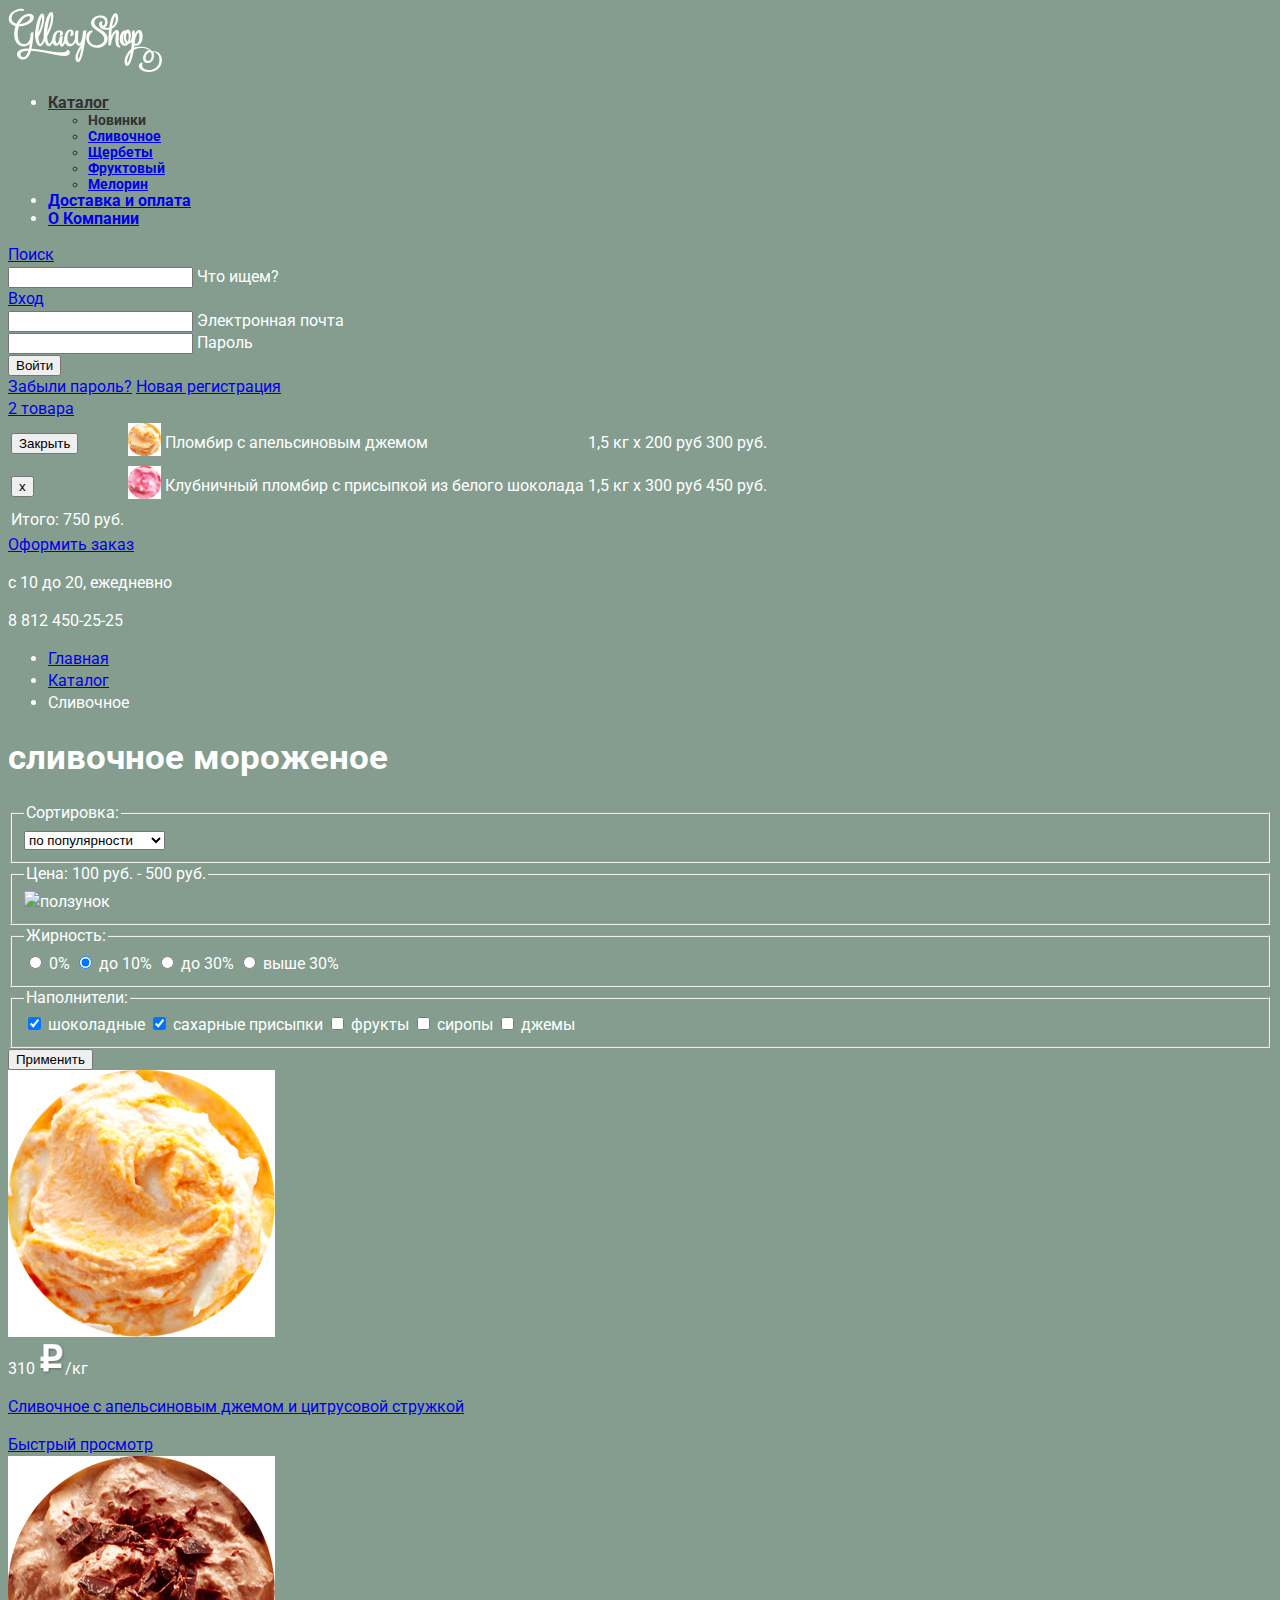
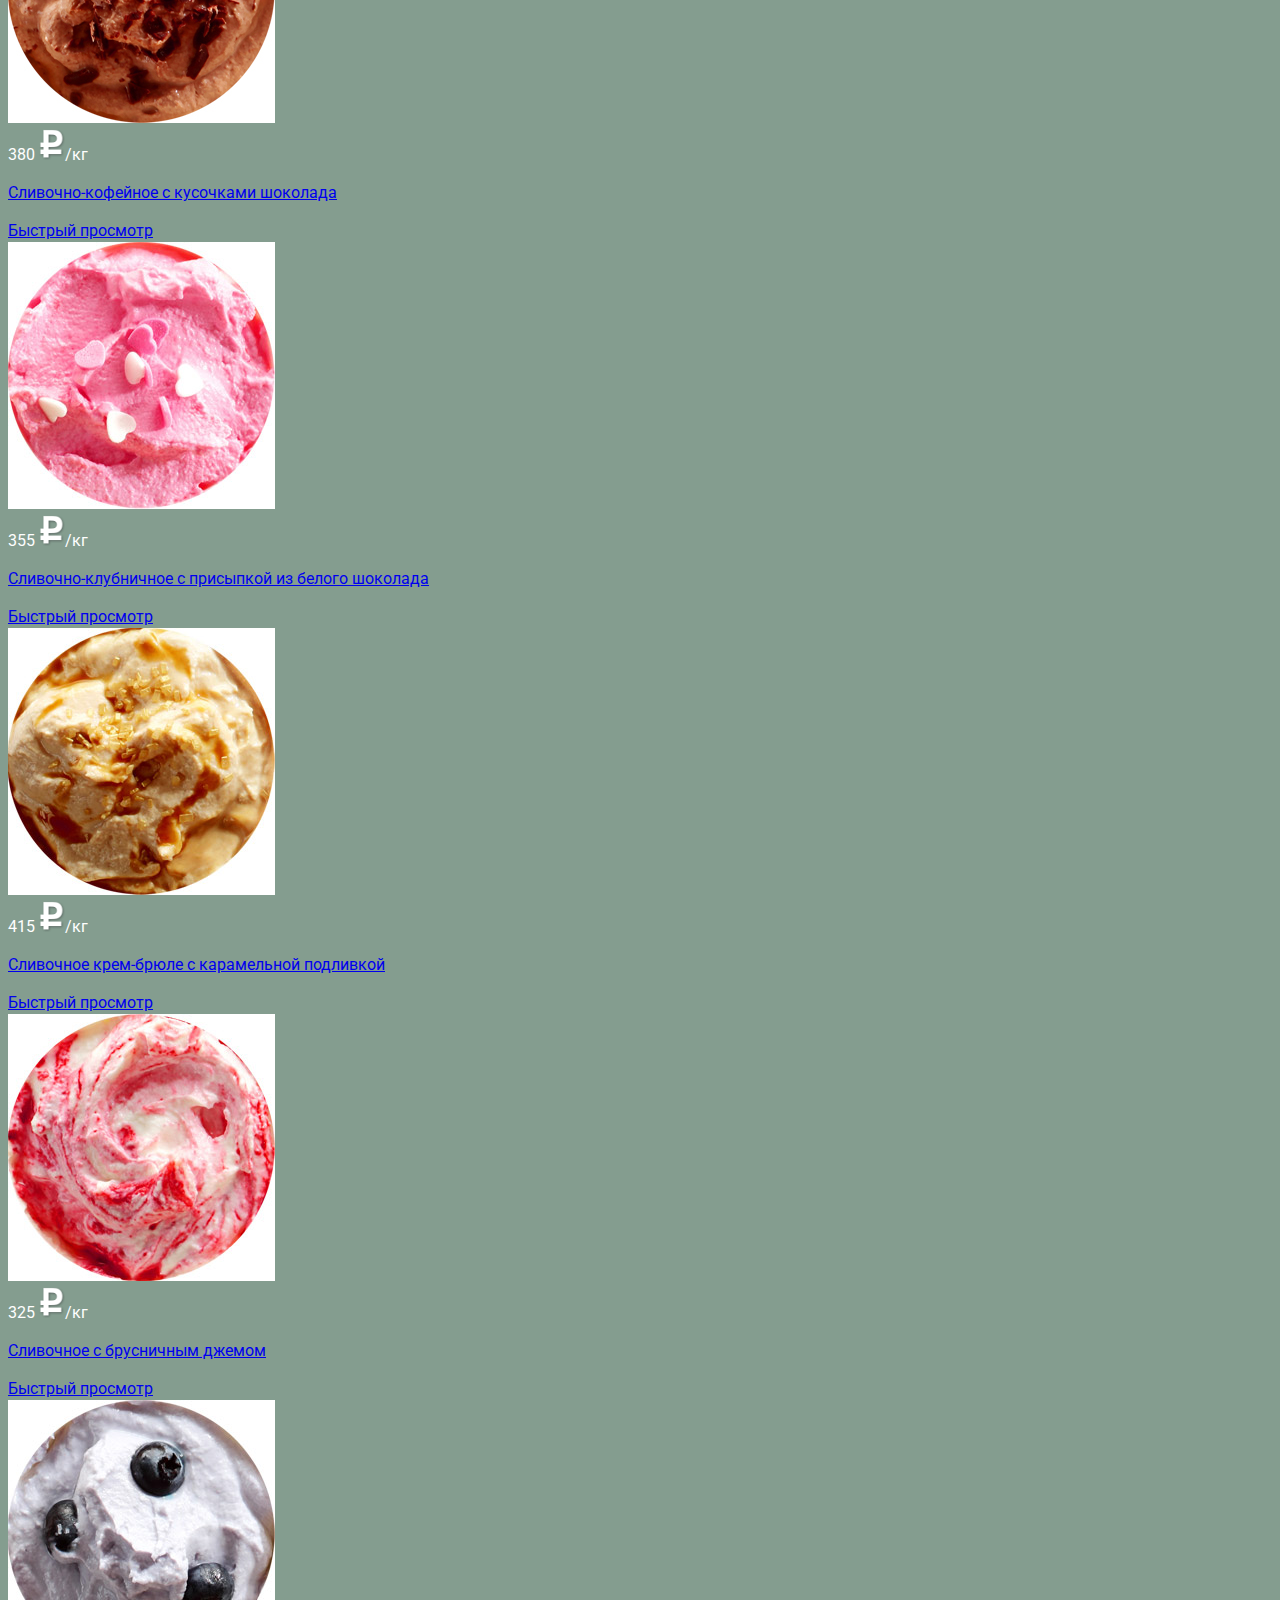
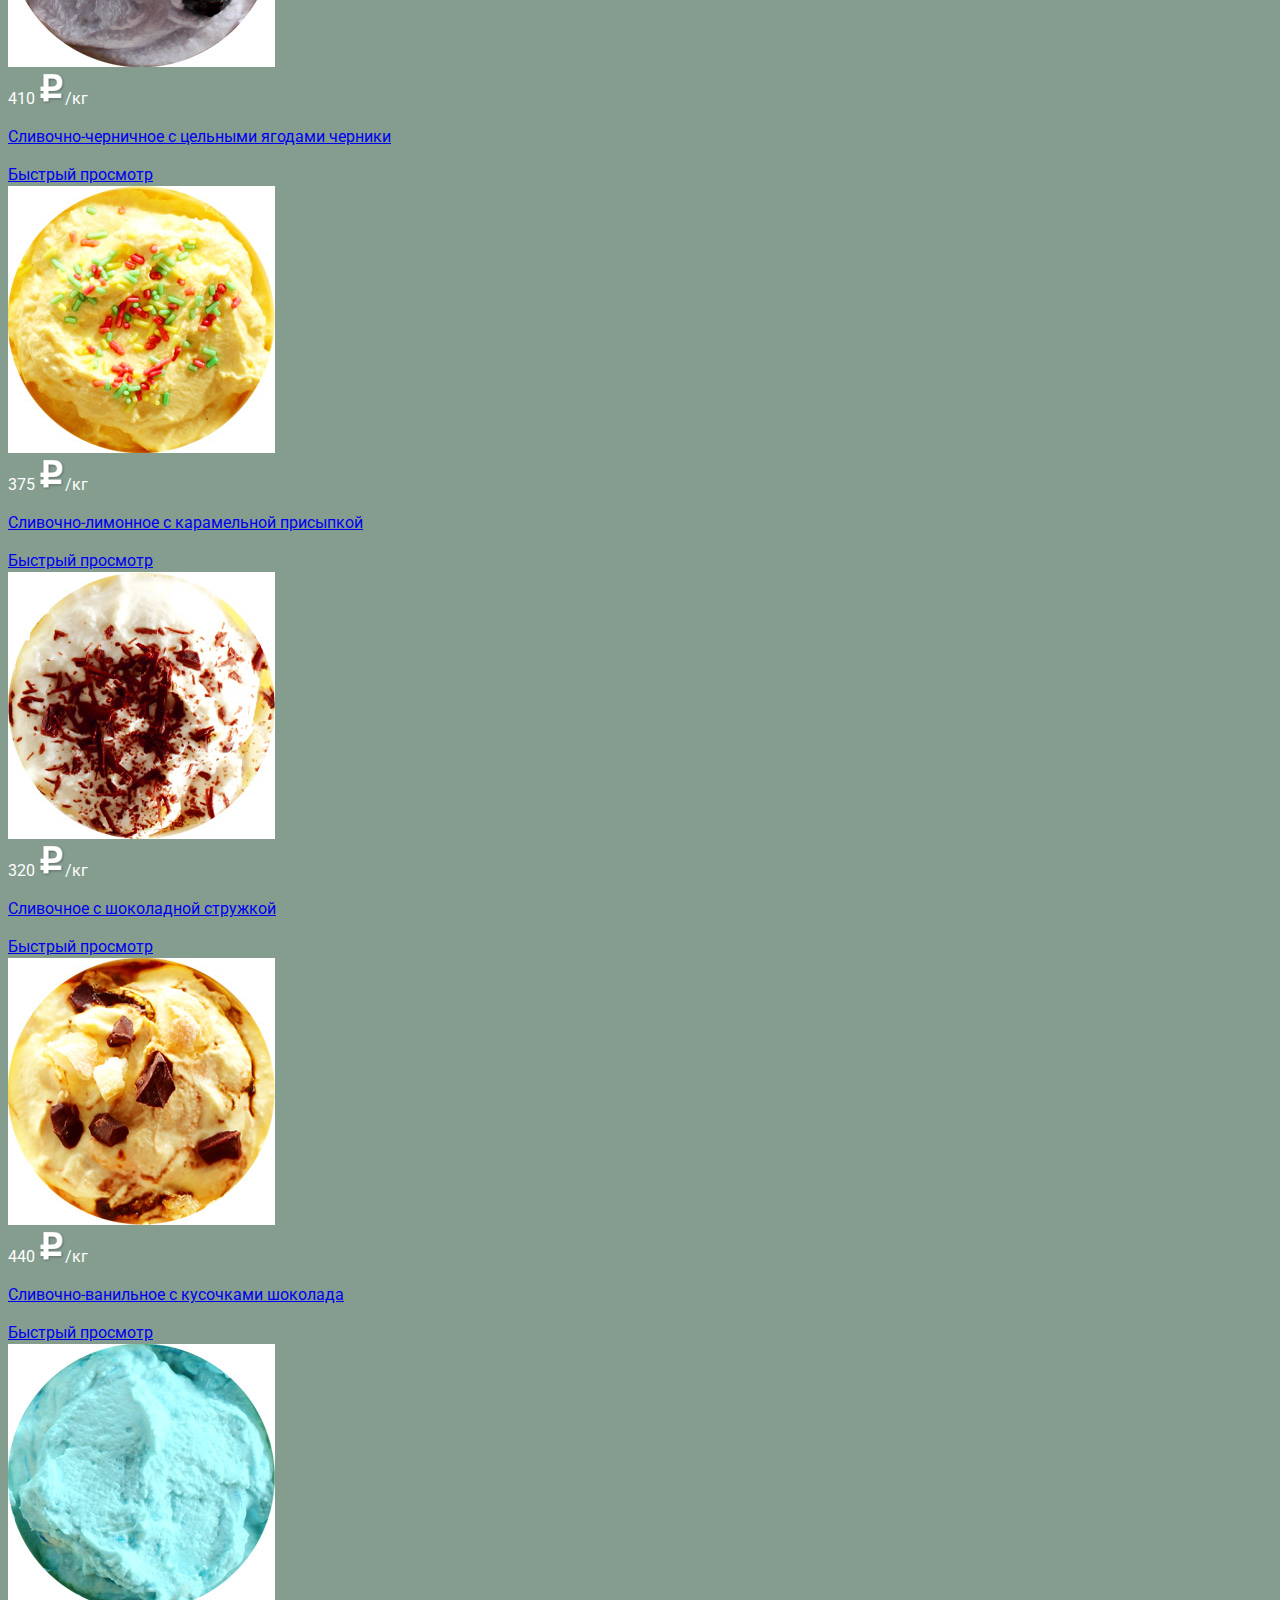
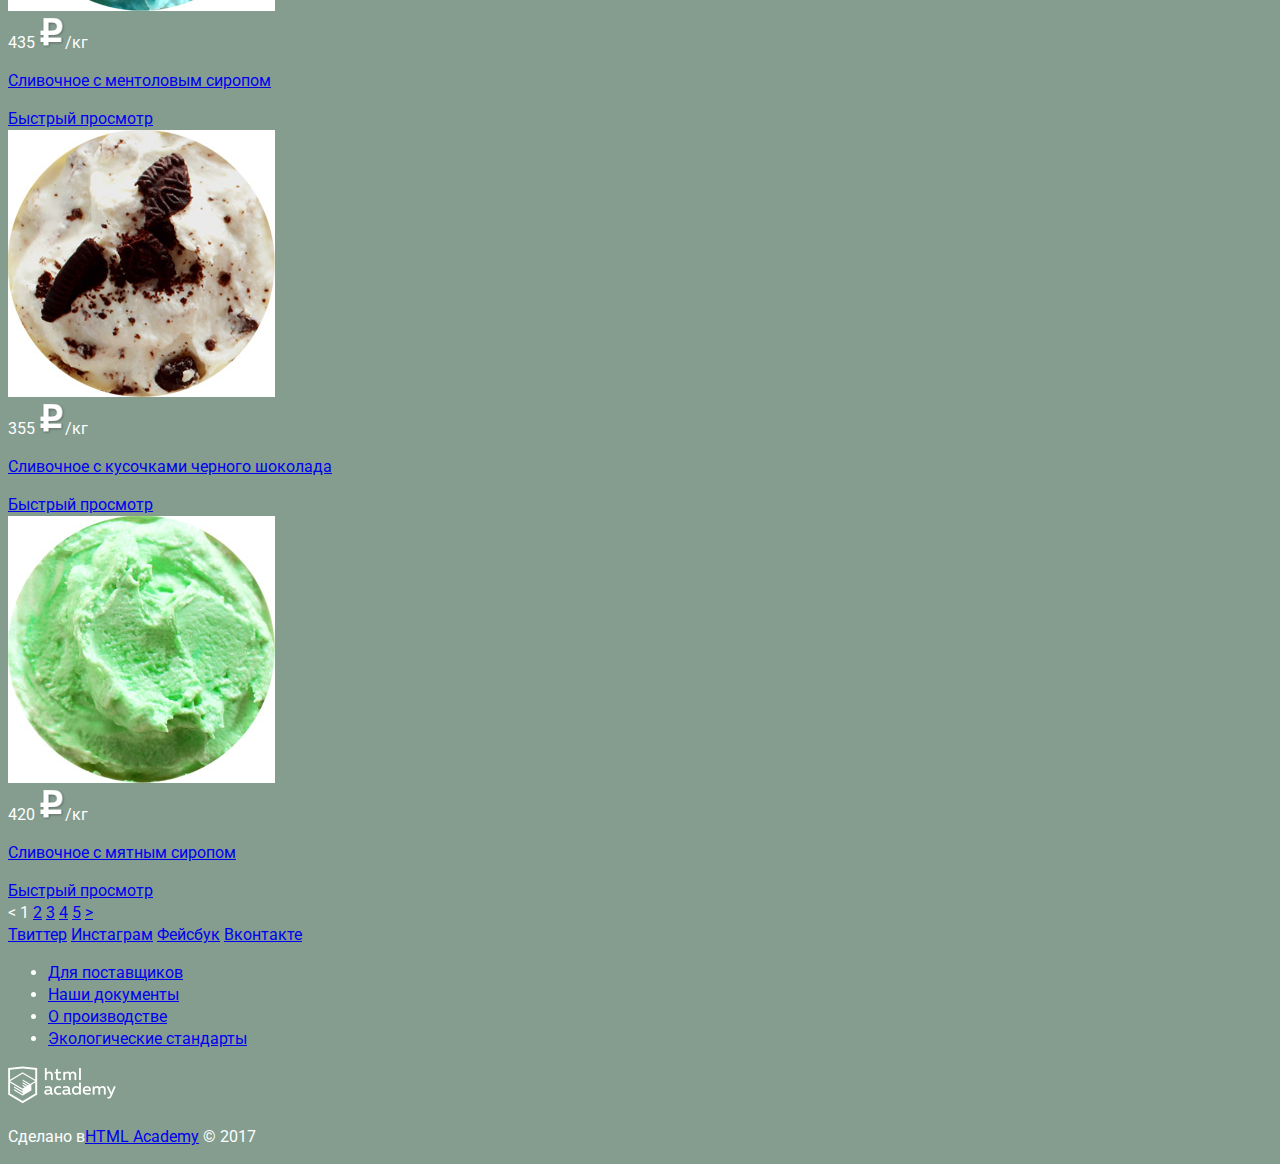
==== catalog.html @ 1952b8bd "Правки в верстке" ====
<!DOCTYPE html>
<html lang="ru">
  <head>
    <meta charset="utf-8">
    <title>Gllacy Shop</title>
    <link rel="stylesheet" type="text/css" href="ttps://fonts.googleapis.com/css?family=Roboto:400,500,700&amp;subset=cyrillic">
    <link rel="stylesheet" type="text/css" href="css/style.css">
  </head>
  <body>
  	<div class="container">
	  	<header class="main-header">
	  		<div class="index-logo">
		  		<a href="#"><img src="img/logo_gllacy.png" width="154" height="64" alt="Gllacy Shop"></a>
			</div>
	  		<nav class="main-navigation">
			  	<ul class="menu-header">
				  	<li>
				  		<a class="menu-active" href="#">Каталог</a>
				  		<ul class="menu-catalog">
					  		<li class="menu-catalog-title">
					  			Новинки
					  		</li>
					  		<li class="menu-catalog-item">
					  			<a href="#">Сливочное</a>
					  		</li>
					  		<li class="menu-catalog-item">
					  			<a href="#">Щербеты</a>
					  		</li>
					  		<li class="menu-catalog-item">
					  			<a href="#">Фруктовый</a>
					  		</li>
					  		<li class="menu-catalog-item">
					  			<a href="#">Мелорин</a>
					  		</li>
					  	</ul>
				 	</li>
				  	<li>
				  		<a href="#">Доставка и оплата</a>
				  	</li>
				  	<li>
				  		<a href="#">О Компании</a>
				  	</li>
			  	</ul>
		  	</nav>
		  	<div class="user-block">
		  		<div class="actions">
		  			<div class="action-search">
			  			<a href="#">Поиск</a>
			  			<div class="search">
			  				<form class="search-form" action="#" method="post">
			  					<div class="search-field">
			  						<input type="search" name="search" id="search" required>
			  						<label class="search-placeholder" for="search">Что ищем?</label>
			  					</div>
			  				</form>
			  			</div>
			  		</div>
			  		<div class="action-enter">
			  			<a href="#">Вход</a>
			  			<div class="enter">
			  				<form class="enter-form" action="#" method="post">
			  					<div class="login-field">
			  						<input type="email" name="login" id="login" required>
			  						<label class="login-placeholder" for="login">Электронная почта</label>
			  					</div>
			  					<div class="password-field">
			  						<input type="password" name="password" id="password" required>
			  						<label class="password-placeholder" for="password">Пароль</label>
			  					</div>
			  					<input class="btn enter-form-btn" type="submit" value="Войти">
			  					<div class="help">
			  						<a class="new-password" href="#">Забыли пароль?</a>
			  						<a class="new-user" href="#">Новая регистрация</a>
			  					</div>
			  				</form>
			  			</div>
			  		</div>
			  		<div class="action-basket">
			  			<a href="#">2 товара</a>
			  			<div class="basket">
			  				<table class="basket-product">
			  					<tr>
			  						<td><button type="button">Закрыть</button></td>
			  						<td><img src="img/ice_1.jpg" width="33" height="33" alt="фотография мороженого"></td>
			  						<td>Пломбир с апельсиновым джемом</td>
			  						<td>1,5 кг х <span>200 руб</span></td>
			  						<td>300 руб.</td>
			  					</tr>
			  					<tr>
			  						<td><button type="button">x</button></td>
			  						<td><img src="img/ice_3.jpg" width="33" height="33" alt="фотография мороженого"></td>
			  						<td>Клубничный пломбир с присыпкой из белого шоколада</td>
			  						<td>1,5 кг х <span>300 руб</span></td>
			  						<td>450 руб.</td>
			  					</tr>
			  					<tr>
			  						<td>Итого: 750 руб.</td>
			  					</tr>
			  				</table>
			  				<div class="basket-checkout">
			  					<a href="#" class="btn basket-btn">Оформить заказ</a>
			  				</div>
			  			</div>
			  		</div>
		  		</div>
		  		<div class="connect">
		  			<p class="time">c 10 до 20, ежедневно</p>
		  			<p class="phone">8 812 450-25-25</p>
		  		</div>
		  	</div>
	  	</header>
	  	<main>
	  		<div class="heading-title">
			  	<ul class="breadcrumbs">
			  		<li class="breadcrumbs-element">
			  			<a href="#">Главная</a>
			  		</li>
			  		<li class="breadcrumbs-element">
			  			<a href="#">Каталог</a>
			  		</li>
			  		<li class="breadcrumbs-element">
			  			<a class="breadcrumbs-active">Сливочное</a>
			  		</li>
			  	</ul>
			  	<h1 class="catalog-title">сливочное мороженое</h1>
		  	</div>
		  	<aside class="topbar">
		  		<form class="filters" action="#" method="post">
			  		<fieldset class="form-sorting">
			  			<legend>Сортировка:</legend>
			  			<select name="sorting">
			  				<option value="top">по популярности</option>
			  				<option value="low">сначала недорогие</option>
			  				<option value="high">сначала дорогие</option>
			  				<option value="fat">по жирности</option>
			  			</select>
			  		</fieldset>
			  		<fieldset class="form-price">
			  			<legend>Цена: 100 руб. - 500 руб.</legend>
			  			<div class="price-sorting">
			  				<img src="#" alt="ползунок">		  					
			  			</div>
			  		</fieldset>
			  		<fieldset class="form-fat">
			  			<legend>Жирность:</legend>
			  			<input type="radio" name="fat" value="pin-1" id="fat-1"> 
						<label for="fat-1">0%</label>
						<input checked type="radio" name="fat" value="pin-2" id="fat-2">
						<label for="fat-2">до 10%</label>
						<input  type="radio" name="fat" value="pin-3" id="fat-3">
						<label for="fat-3">до 30%</label>
						<input  type="radio" name="fat" value="pin-4" id="fat-4">
						<label for="fat-4">выше 30%</label>
			  		</fieldset>
			  		<fieldset class="form-topping">
			  			<legend>Наполнители:</legend>
			  			<input checked type="checkbox" name="topping" id="topping-1">
						<label for="topping-1">шоколадные</label>
						<input checked type="checkbox" name="topping" id="topping-2">
						<label for="topping-2">сахарные присыпки</label>
						<input type="checkbox" name="topping" id="topping-3">
						<label for="topping-3">фрукты</label>
						<input type="checkbox" name="topping" id="topping-4">
						<label for="topping-4">сиропы</label>
						<input type="checkbox" name="topping" id="topping-5">
						<label for="topping-5">джемы</label>
			  		</fieldset>
			  		<div class="form-btn">
					  	<input type="submit" value="Применить">
					</div>
				</form>
		  	</aside>
		  	<section class="catalog">
				<article class="card-product">
					<div class="img-product">
						<a href="#"><img src="img/ice_1.jpg" width="267" height="267" alt="фотография мороженого"></a>
						<div class="price-product">
							<span>310 <img class="rub" src="img/rub.png" width="26" height="31" alt="руб.">/кг</span>
						</div>
					</div>
					<p class="name-product">
					  	<a href="#">Сливочное с апельсиновым джемом и цитрусовой стружкой</a>
					</p>
					<div class="action-product">
						<a class="btn action-product-btn" href="#">Быстрый просмотр</a>
					</div>
				</article>
				<article class="card-product">
					<div class="img-product">
						<a href="#"><img src="img/ice_2.jpg" width="267" height="267" alt="фотография мороженого"></a>
						<div class="price-product">
							<span>380 <img class="rub" src="img/rub.png" width="26" height="31" alt="руб.">/кг</span>
						</div>
					</div>
					<p class="name-product">
					  	<a href="#">Сливочно-кофейное с кусочками шоколада</a>
					</p>
					<div class="action-product">
						<a class="btn action-product-btn" href="#">Быстрый просмотр</a>
					</div>
				</article>
				<article class="card-product">
					<div class="img-product">
						<a href="#"><img src="img/ice_3.jpg" width="267" height="267" alt="фотография мороженого"></a>
						<div class="price-product">
							<span>355 <img class="rub" src="img/rub.png" width="26" height="31" alt="руб.">/кг</span>
						</div>
					</div>
					<p class="name-product">
					  	<a href="#">Сливочно-клубничное с присыпкой из белого шоколада</a>
					</p>
					<div class="action-product">
						<a class="btn action-product-btn" href="#">Быстрый просмотр</a>
					</div>
				</article>
				<article class="card-product">
					<div class="img-product">
						<a href="#"><img src="img/ice_4.jpg" width="267" height="267" alt="фотография мороженого"></a>
						<div class="price-product">
							<span>415 <img class="rub" src="img/rub.png" width="26" height="31" alt="руб.">/кг</span>
						</div>
					</div>
					<p class="name-product">
					  	<a href="#">Сливочное крем-брюле с карамельной подливкой</a>
					</p>
					<div class="action-product">
						<a class="btn action-product-btn" href="#">Быстрый просмотр</a>
					</div>
				</article>
				<article class="card-product">
					<div class="img-product">
						<a href="#"><img src="img/ice_5.jpg" width="267" height="267" alt="фотография мороженого"></a>
						<div class="price-product">
							<span>325 <img class="rub" src="img/rub.png" width="26" height="31" alt="руб.">/кг</span>
						</div>
					</div>
					<p class="name-product">
					  	<a href="#">Сливочное с брусничным джемом</a>
					</p>
					<div class="action-product">
						<a class="btn action-product-btn" href="#">Быстрый просмотр</a>
					</div>
				</article>
				<article class="card-product">
					<div class="img-product">
						<a href="#"><img src="img/ice_6.jpg" width="267" height="267" alt="фотография мороженого"></a>
						<div class="price-product">
							<span>410 <img class="rub" src="img/rub.png" width="26" height="31" alt="руб.">/кг</span>
						</div>
					</div>
					<p class="name-product">
					  	<a href="#">Сливочно-черничное с цельными ягодами черники</a>
					</p>
					<div class="action-product">
						<a class="btn action-product-btn" href="#">Быстрый просмотр</a>
					</div>
				</article>
				<article class="card-product">
					<div class="img-product">
						<a href="#"><img src="img/ice_7.jpg" width="267" height="267" alt="фотография мороженого"></a>
						<div class="price-product">
							<span>375 <img class="rub" src="img/rub.png" width="26" height="31" alt="руб.">/кг</span>
						</div>
					</div>
					<p class="name-product">
					  	<a href="#">Сливочно-лимонное с карамельной присыпкой</a>
					</p>
					<div class="action-product">
						<a class="btn action-product-btn" href="#">Быстрый просмотр</a>
					</div>
				</article>
				<article class="card-product">
					<div class="img-product">
						<a href="#"><img src="img/ice_8.jpg" width="267" height="267" alt="фотография мороженого"></a>
						<div class="price-product">
							<span>320 <img class="rub" src="img/rub.png" width="26" height="31" alt="руб.">/кг</span>
						</div>
					</div>
					<p class="name-product">
					  	<a href="#">Сливочное с шоколадной стружкой</a>
					</p>
					<div class="action-product">
						<a class="btn action-product-btn" href="#">Быстрый просмотр</a>
					</div>
				</article>
				<article class="card-product">
					<div class="img-product">
						<a href="#"><img src="img/ice_9.jpg" width="267" height="267" alt="фотография мороженого"></a>
						<div class="price-product">
							<span>440 <img class="rub" src="img/rub.png" width="26" height="31" alt="руб.">/кг</span>
						</div>
					</div>
					<p class="name-product">
					  	<a href="#">Сливочно-ванильное с кусочками шоколада</a>
					</p>
					<div class="action-product">
						<a class="btn action-product-btn" href="#">Быстрый просмотр</a>
					</div>
				</article>
				<article class="card-product">
					<div class="img-product">
						<a href="#"><img src="img/ice_10.jpg" width="267" height="267" alt="фотография мороженого"></a>
						<div class="price-product">
							<span>435 <img class="rub" src="img/rub.png" width="26" height="31" alt="руб.">/кг</span>
						</div>
					</div>
					<p class="name-product">
					  	<a href="#">Сливочное с ментоловым сиропом</a>
					</p>
					<div class="action-product">
						<a class="btn action-product-btn" href="#">Быстрый просмотр</a>
					</div>
				</article>
				<article class="card-product">
					<div class="img-product">
						<a href="#"><img src="img/ice_11.jpg" width="267" height="267" alt="фотография мороженого"></a>
						<div class="price-product">
							<span>355 <img class="rub" src="img/rub.png" width="26" height="31" alt="руб.">/кг</span>
						</div>
					</div>
					<p class="name-product">
					  	<a href="#">Сливочное с кусочками черного шоколада</a>
					</p>
					<div class="action-product">
						<a class="btn action-product-btn" href="#">Быстрый просмотр</a>
					</div>
				</article>
				<article class="card-product">
					<div class="img-product">
						<a href="#"><img src="img/ice_12.jpg" width="267" height="267" alt="фотография мороженого"></a>
						<div class="price-product">
							<span>420 <img class="rub" src="img/rub.png" width="26" height="31" alt="руб.">/кг</span>
						</div>
					</div>
					<p class="name-product">
					  	<a href="#">Сливочное с мятным сиропом</a>
					</p>
					<div class="action-product">
						<a class="btn action-product-btn" href="#">Быстрый просмотр</a>
					</div>
				</article>
			</section>
			<div class="pagination">
				<span class="page-previous">&lt;</span>
				<span class="page-active">1</span>
				<a class="page" href="#">2</a>
				<a class="page" href="#">3</a>
				<a class="page" href="#">4</a>
				<a class="page" href="#">5</a>
				<a class="page-next" href="#">&gt;</a>
			</div>
		</main>
		<footer class="main-footer">
			<section class="footer-social">
			  	<a class="social-btn sotial-tw" href="#">Твиттер</a>
			  	<a class="social-btn sotial-inst" href="#">Инстаграм</a>
			  	<a class="social-btn social-fb" href="#">Фейсбук</a>
			  	<a class="social-btn social-vk" href="#">Вконтакте</a>
			</section>
			<nav class="footer-navigation">
				<ul class="footer-menu">
				  	<li>
				  		<a class="heart" href="#">Для поставщиков</a>
				  	</li>
				  	<li>
				  		<a href="#">Наши документы</a>
				  	</li>
				  	<li>
				  		<a href="#">О производстве</a>
				  	</li>
				  	<li>
				  		<a href="#">Экологические стандарты</a>
				  	</li>
				</ul>
			</nav>
			<section class="footer-copyright"> 
			  	<a class="footer-logo" href="https://htmlacademy.ru/intensive/htmlcss"><img src="img/logo_academy.png" width="108" height="38" alt="Логотип академии"></a>
			  	<p>
			  		Сделано в<a class="link" href="https://htmlacademy.ru/intensive/htmlcss">HTML Academy</a> &#169; 2017
			  	</p>
			</section>
		</footer>
	</div>
  </body>
</html>
---- css/style.css ----
body {
	font-family: "roboto", sans-serif;
	font-size: 16px;
	font-weight: normal;
	color: #ffffff;
	line-height: 22px;
	background-color: #849d8f; 
}

.info-title {
	font-size: 24px;
	font-weight: medium;
	line-height: 30px;
	color: #323232;
}

.catalog-title {
	font-size: 35px;
	font-weight: bold;
	line-height: 41px;
}

h2 {
	font-weight: bold;
}

.slade-title {
	font-size: 60px;
	line-height: 60,35px;
}

.offer-title {
	font-size: 35px;
	line-height: 41px;
}

.menu-header {
	font-weight: bold;
	line-height: 18px;
}

.menu-active {
	color: #323232;
}

.menu-catalog {
	font-size: 14px;
	line-height: 16px;
	color: #323232;
}
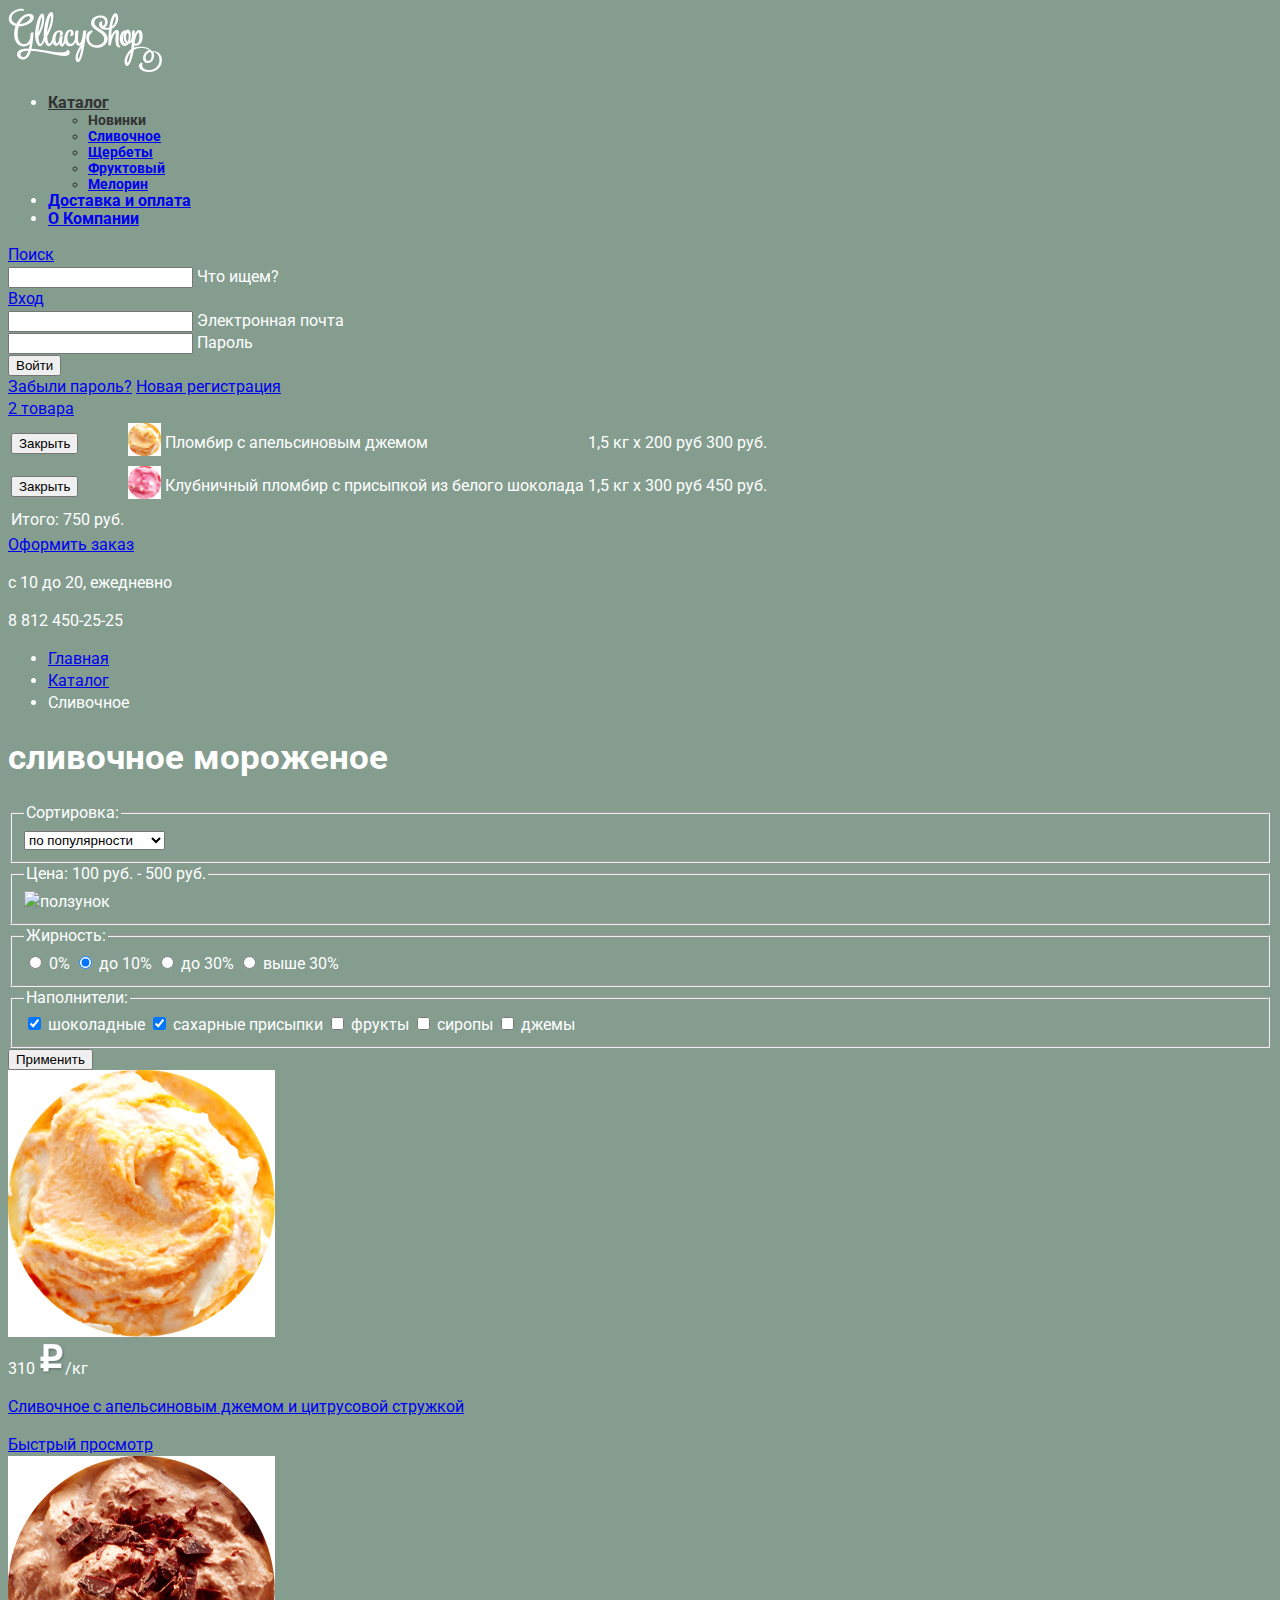
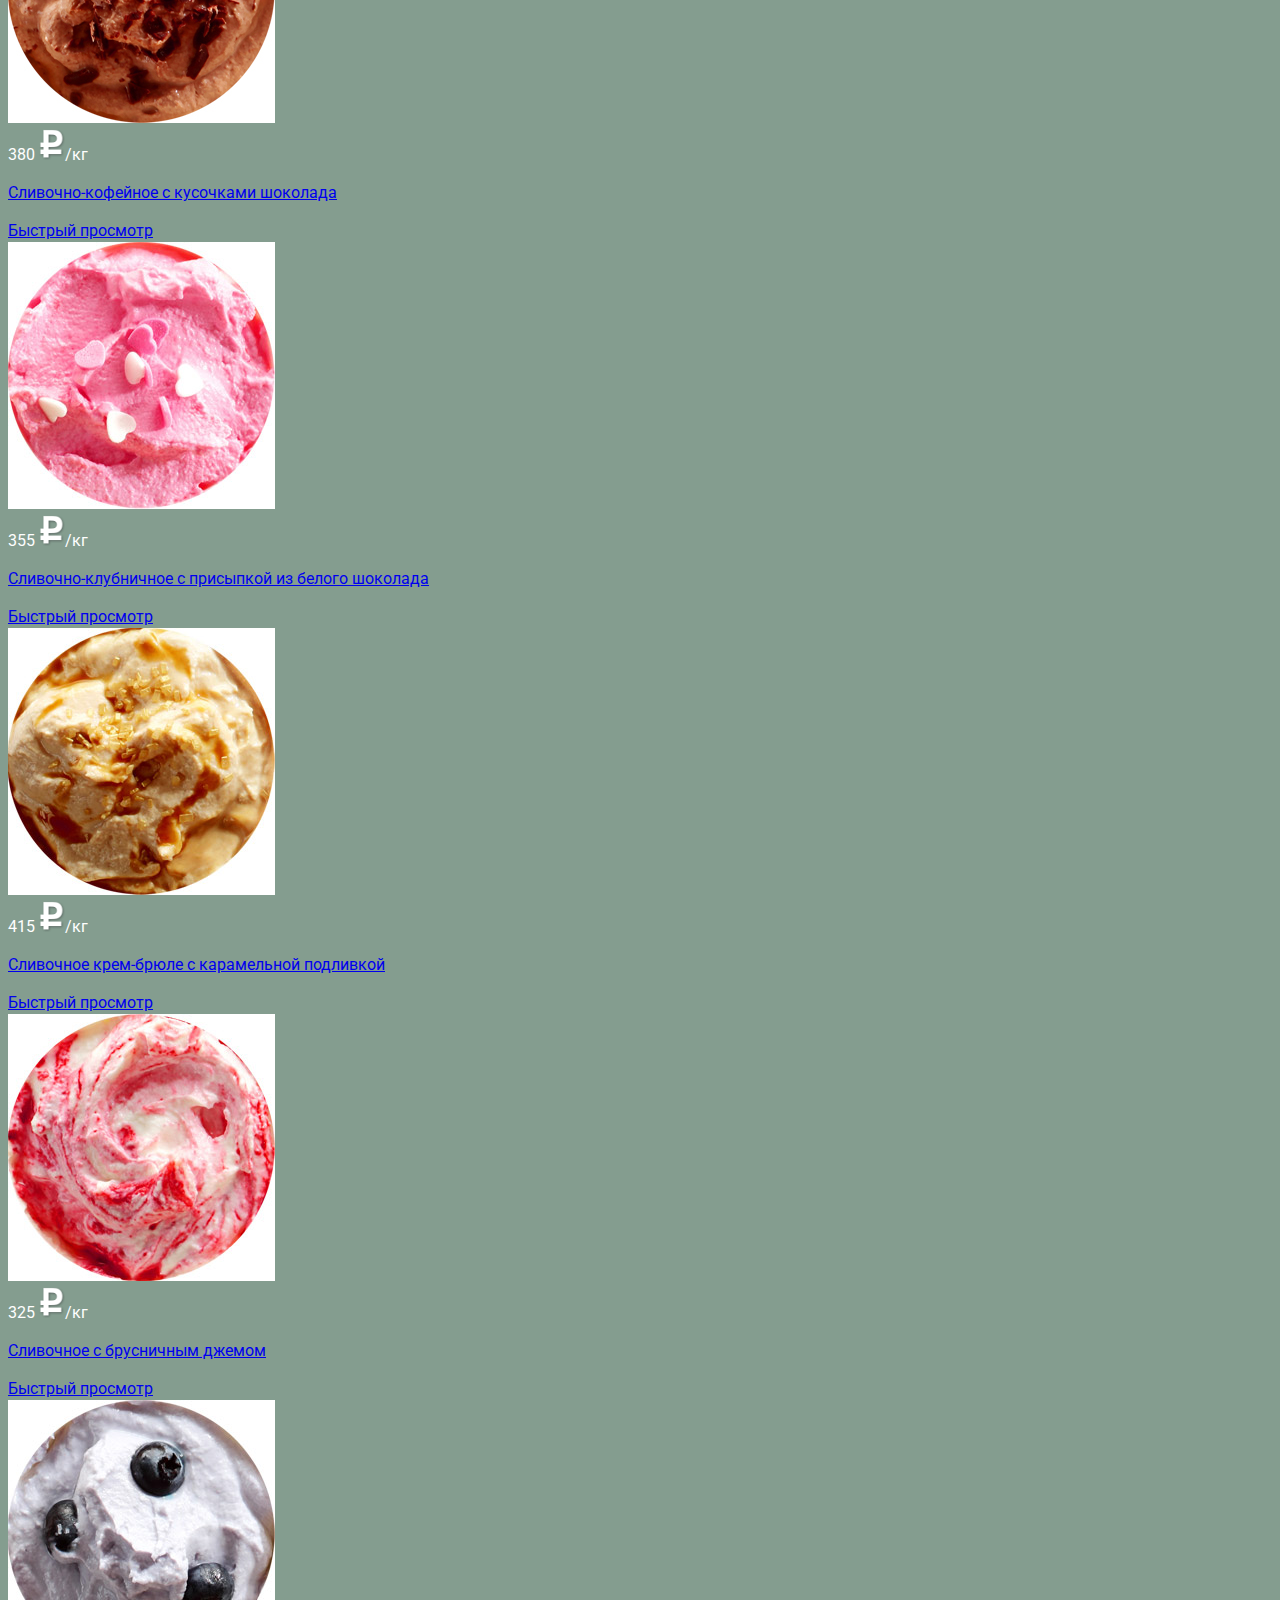
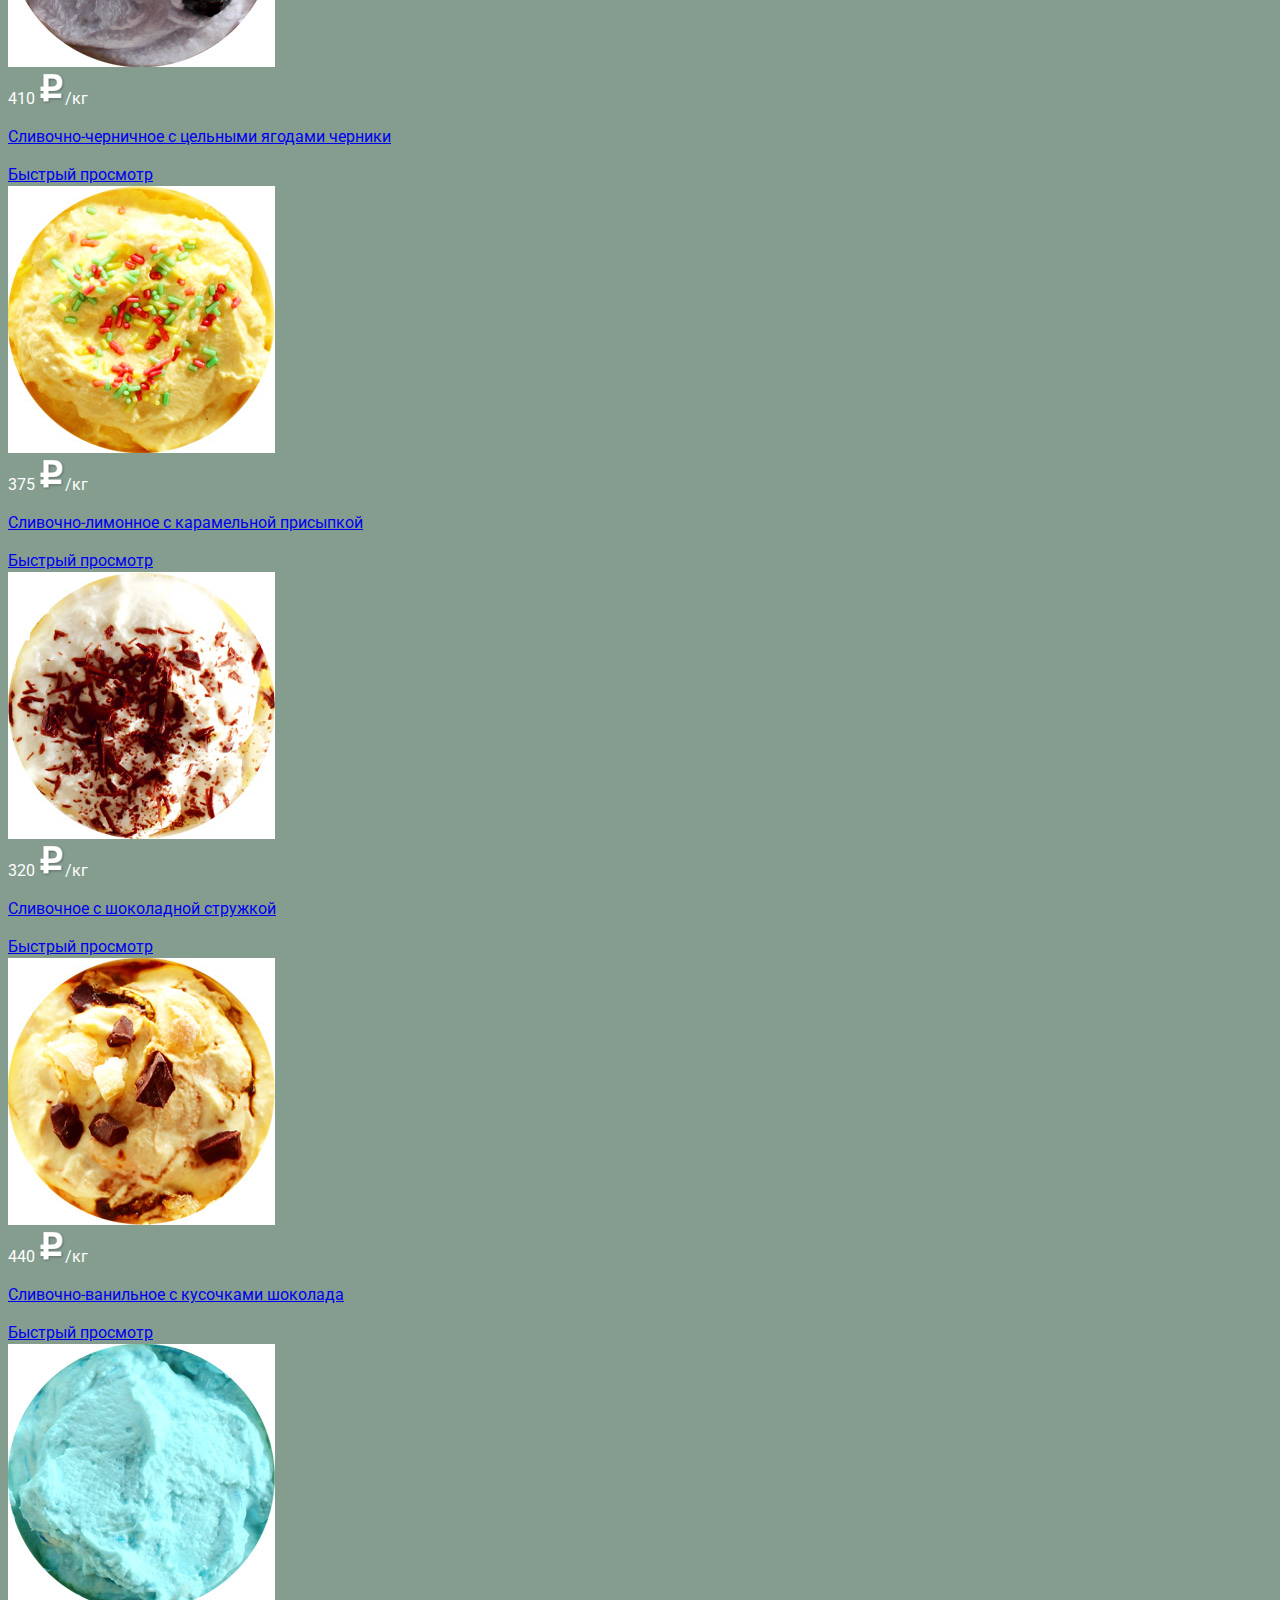
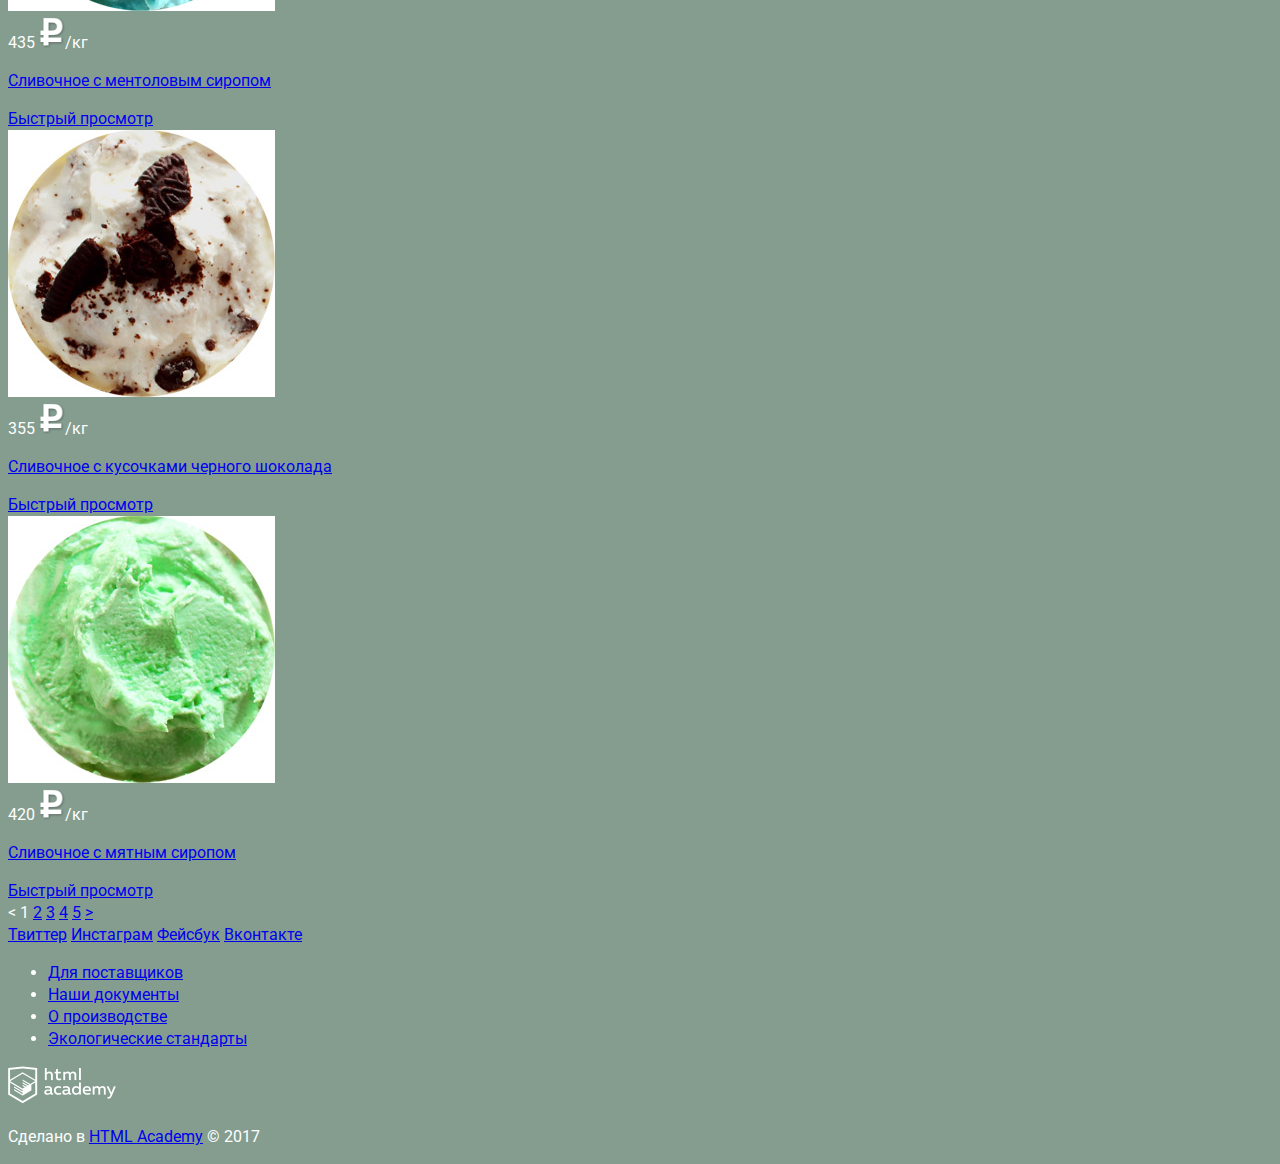
==== commit 5b6146a4: "Фотошоп gllacy_испр" ====
--- a/catalog.html
+++ b/catalog.html
@@ -87,7 +87,7 @@
 			  						<td>300 руб.</td>
 			  					</tr>
 			  					<tr>
-			  						<td><button type="button">x</button></td>
+			  						<td><button type="button">Закрыть</button></td>
 			  						<td><img src="img/ice_3.jpg" width="33" height="33" alt="фотография мороженого"></td>
 			  						<td>Клубничный пломбир с присыпкой из белого шоколада</td>
 			  						<td>1,5 кг х <span>300 руб</span></td>
@@ -376,7 +376,7 @@
 			<section class="footer-copyright"> 
 			  	<a class="footer-logo" href="https://htmlacademy.ru/intensive/htmlcss"><img src="img/logo_academy.png" width="108" height="38" alt="Логотип академии"></a>
 			  	<p>
-			  		Сделано в<a class="link" href="https://htmlacademy.ru/intensive/htmlcss">HTML Academy</a> &#169; 2017
+			  		Сделано в <a class="link" href="https://htmlacademy.ru/intensive/htmlcss">HTML Academy</a> &#169; 2017
 			  	</p>
 			</section>
 		</footer>
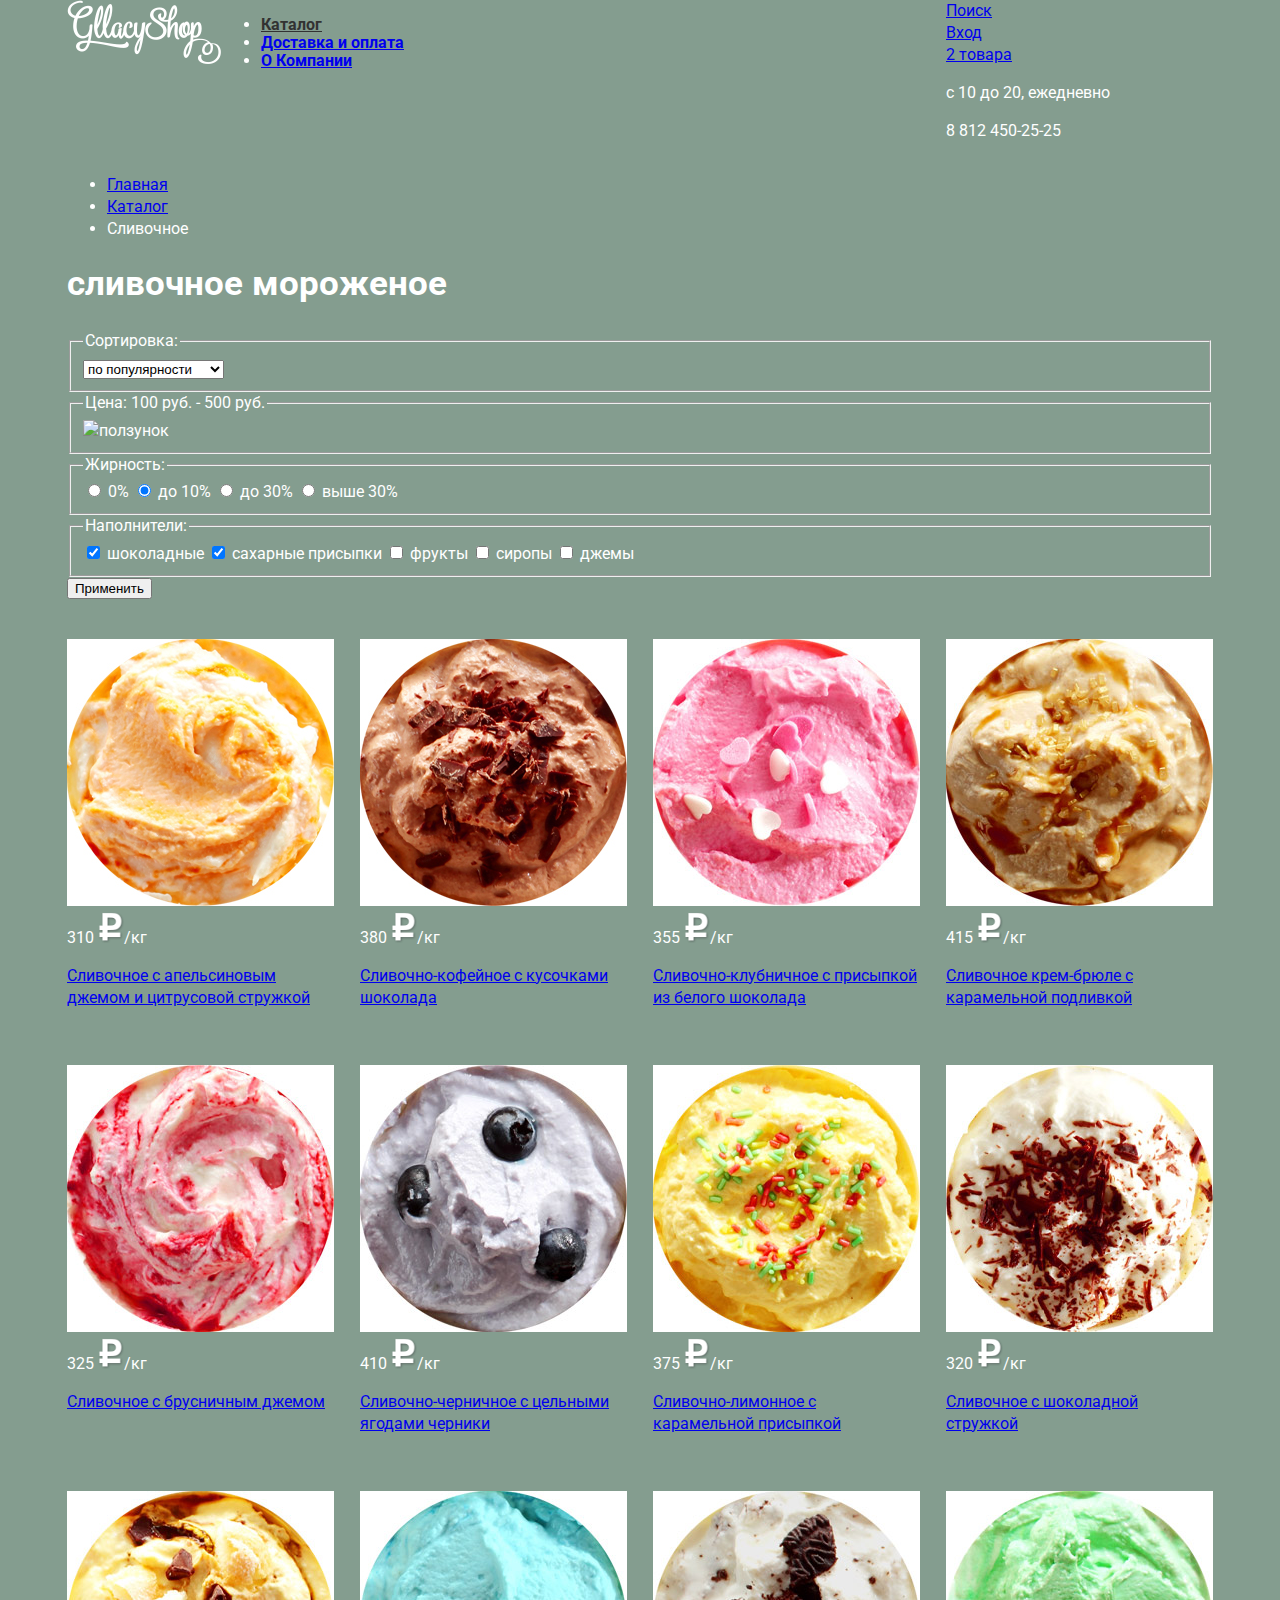
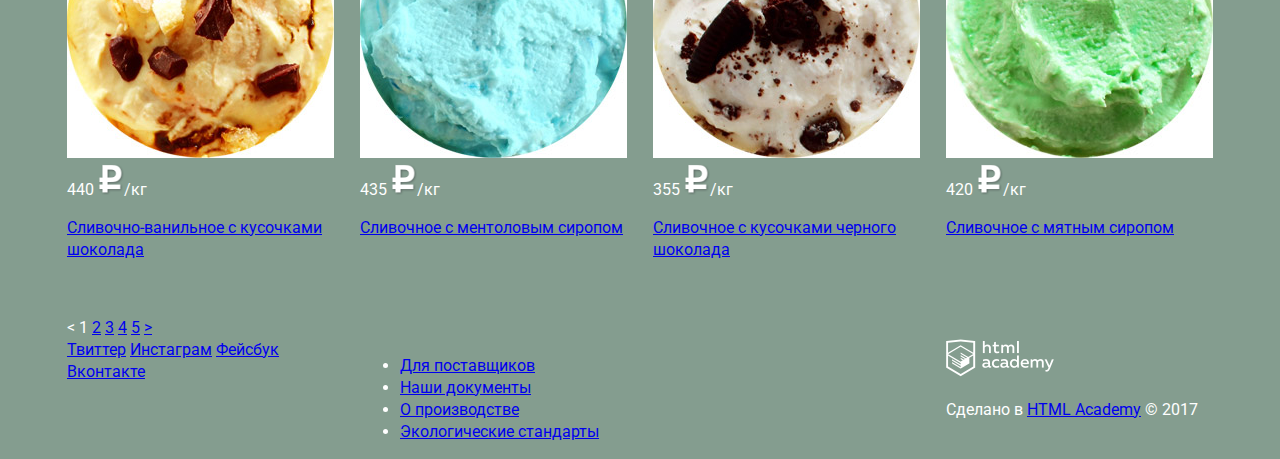
==== commit b612307f: "Сетки gllacy" ====
--- a/catalog.html
+++ b/catalog.html
@@ -8,7 +8,7 @@
   </head>
   <body>
   	<div class="container">
-	  	<header class="main-header">
+	  	<header class="main-header clearfix">
 	  		<div class="index-logo">
 		  		<a href="#"><img src="img/logo_gllacy.png" width="154" height="64" alt="Gllacy Shop"></a>
 			</div>
@@ -16,7 +16,7 @@
 			  	<ul class="menu-header">
 				  	<li>
 				  		<a class="menu-active" href="#">Каталог</a>
-				  		<ul class="menu-catalog">
+				  	<!--<ul class="menu-catalog">
 					  		<li class="menu-catalog-title">
 					  			Новинки
 					  		</li>
@@ -32,7 +32,7 @@
 					  		<li class="menu-catalog-item">
 					  			<a href="#">Мелорин</a>
 					  		</li>
-					  	</ul>
+					  	</ul>-->
 				 	</li>
 				  	<li>
 				  		<a href="#">Доставка и оплата</a>
@@ -46,18 +46,18 @@
 		  		<div class="actions">
 		  			<div class="action-search">
 			  			<a href="#">Поиск</a>
-			  			<div class="search">
+			  		<!--<div class="search">
 			  				<form class="search-form" action="#" method="post">
 			  					<div class="search-field">
 			  						<input type="search" name="search" id="search" required>
 			  						<label class="search-placeholder" for="search">Что ищем?</label>
 			  					</div>
 			  				</form>
-			  			</div>
+			  			</div>-->
 			  		</div>
 			  		<div class="action-enter">
 			  			<a href="#">Вход</a>
-			  			<div class="enter">
+			  		<!--<div class="enter">
 			  				<form class="enter-form" action="#" method="post">
 			  					<div class="login-field">
 			  						<input type="email" name="login" id="login" required>
@@ -67,17 +67,19 @@
 			  						<input type="password" name="password" id="password" required>
 			  						<label class="password-placeholder" for="password">Пароль</label>
 			  					</div>
-			  					<input class="btn enter-form-btn" type="submit" value="Войти">
-			  					<div class="help">
-			  						<a class="new-password" href="#">Забыли пароль?</a>
-			  						<a class="new-user" href="#">Новая регистрация</a>
+			  					<div class="enter-help">
+			  						<input class="btn enter-form-btn" type="submit" value="Войти">
+			  						<div class="help">
+			  							<a class="new-password" href="#">Забыли пароль?</a>
+			  							<a class="new-user" href="#">Новая регистрация</a>
+			  						</div>
 			  					</div>
 			  				</form>
-			  			</div>
+			  			</div>-->
 			  		</div>
 			  		<div class="action-basket">
 			  			<a href="#">2 товара</a>
-			  			<div class="basket">
+			  		<!--<div class="basket">
 			  				<table class="basket-product">
 			  					<tr>
 			  						<td><button type="button">Закрыть</button></td>
@@ -100,7 +102,7 @@
 			  				<div class="basket-checkout">
 			  					<a href="#" class="btn basket-btn">Оформить заказ</a>
 			  				</div>
-			  			</div>
+			  			</div>-->
 			  		</div>
 		  		</div>
 		  		<div class="connect">
@@ -170,7 +172,7 @@
 					</div>
 				</form>
 		  	</aside>
-		  	<section class="catalog">
+		  	<section class="catalog clearfix">
 				<article class="card-product">
 					<div class="img-product">
 						<a href="#"><img src="img/ice_1.jpg" width="267" height="267" alt="фотография мороженого"></a>
@@ -181,9 +183,9 @@
 					<p class="name-product">
 					  	<a href="#">Сливочное с апельсиновым джемом и цитрусовой стружкой</a>
 					</p>
-					<div class="action-product">
-						<a class="btn action-product-btn" href="#">Быстрый просмотр</a>
-					</div>
+					<!-- <div class="action-product">
+						<a class="btn action-product-btn" href="#">Быстрый просмотр</a>
+					</div> -->
 				</article>
 				<article class="card-product">
 					<div class="img-product">
@@ -195,9 +197,9 @@
 					<p class="name-product">
 					  	<a href="#">Сливочно-кофейное с кусочками шоколада</a>
 					</p>
-					<div class="action-product">
-						<a class="btn action-product-btn" href="#">Быстрый просмотр</a>
-					</div>
+					<!-- <div class="action-product">
+						<a class="btn action-product-btn" href="#">Быстрый просмотр</a>
+					</div> -->
 				</article>
 				<article class="card-product">
 					<div class="img-product">
@@ -209,9 +211,9 @@
 					<p class="name-product">
 					  	<a href="#">Сливочно-клубничное с присыпкой из белого шоколада</a>
 					</p>
-					<div class="action-product">
-						<a class="btn action-product-btn" href="#">Быстрый просмотр</a>
-					</div>
+					<!-- <div class="action-product">
+						<a class="btn action-product-btn" href="#">Быстрый просмотр</a>
+					</div> -->
 				</article>
 				<article class="card-product">
 					<div class="img-product">
@@ -223,9 +225,9 @@
 					<p class="name-product">
 					  	<a href="#">Сливочное крем-брюле с карамельной подливкой</a>
 					</p>
-					<div class="action-product">
-						<a class="btn action-product-btn" href="#">Быстрый просмотр</a>
-					</div>
+					<!-- <div class="action-product">
+						<a class="btn action-product-btn" href="#">Быстрый просмотр</a>
+					</div> -->
 				</article>
 				<article class="card-product">
 					<div class="img-product">
@@ -237,9 +239,9 @@
 					<p class="name-product">
 					  	<a href="#">Сливочное с брусничным джемом</a>
 					</p>
-					<div class="action-product">
-						<a class="btn action-product-btn" href="#">Быстрый просмотр</a>
-					</div>
+					<!-- <div class="action-product">
+						<a class="btn action-product-btn" href="#">Быстрый просмотр</a>
+					</div> -->
 				</article>
 				<article class="card-product">
 					<div class="img-product">
@@ -251,9 +253,9 @@
 					<p class="name-product">
 					  	<a href="#">Сливочно-черничное с цельными ягодами черники</a>
 					</p>
-					<div class="action-product">
-						<a class="btn action-product-btn" href="#">Быстрый просмотр</a>
-					</div>
+					<!-- <div class="action-product">
+						<a class="btn action-product-btn" href="#">Быстрый просмотр</a>
+					</div> -->
 				</article>
 				<article class="card-product">
 					<div class="img-product">
@@ -265,9 +267,9 @@
 					<p class="name-product">
 					  	<a href="#">Сливочно-лимонное с карамельной присыпкой</a>
 					</p>
-					<div class="action-product">
-						<a class="btn action-product-btn" href="#">Быстрый просмотр</a>
-					</div>
+					<!-- <div class="action-product">
+						<a class="btn action-product-btn" href="#">Быстрый просмотр</a>
+					</div> -->
 				</article>
 				<article class="card-product">
 					<div class="img-product">
@@ -279,9 +281,9 @@
 					<p class="name-product">
 					  	<a href="#">Сливочное с шоколадной стружкой</a>
 					</p>
-					<div class="action-product">
-						<a class="btn action-product-btn" href="#">Быстрый просмотр</a>
-					</div>
+					<!-- <div class="action-product">
+						<a class="btn action-product-btn" href="#">Быстрый просмотр</a>
+					</div> -->
 				</article>
 				<article class="card-product">
 					<div class="img-product">
@@ -293,9 +295,9 @@
 					<p class="name-product">
 					  	<a href="#">Сливочно-ванильное с кусочками шоколада</a>
 					</p>
-					<div class="action-product">
-						<a class="btn action-product-btn" href="#">Быстрый просмотр</a>
-					</div>
+					<!-- <div class="action-product">
+						<a class="btn action-product-btn" href="#">Быстрый просмотр</a>
+					</div> -->
 				</article>
 				<article class="card-product">
 					<div class="img-product">
@@ -307,9 +309,9 @@
 					<p class="name-product">
 					  	<a href="#">Сливочное с ментоловым сиропом</a>
 					</p>
-					<div class="action-product">
-						<a class="btn action-product-btn" href="#">Быстрый просмотр</a>
-					</div>
+					<!-- <div class="action-product">
+						<a class="btn action-product-btn" href="#">Быстрый просмотр</a>
+					</div> -->
 				</article>
 				<article class="card-product">
 					<div class="img-product">
@@ -321,9 +323,9 @@
 					<p class="name-product">
 					  	<a href="#">Сливочное с кусочками черного шоколада</a>
 					</p>
-					<div class="action-product">
-						<a class="btn action-product-btn" href="#">Быстрый просмотр</a>
-					</div>
+					<!-- <div class="action-product">
+						<a class="btn action-product-btn" href="#">Быстрый просмотр</a>
+					</div> -->
 				</article>
 				<article class="card-product">
 					<div class="img-product">
@@ -335,9 +337,9 @@
 					<p class="name-product">
 					  	<a href="#">Сливочное с мятным сиропом</a>
 					</p>
-					<div class="action-product">
-						<a class="btn action-product-btn" href="#">Быстрый просмотр</a>
-					</div>
+					<!-- <div class="action-product">
+						<a class="btn action-product-btn" href="#">Быстрый просмотр</a>
+					</div> -->
 				</article>
 			</section>
 			<div class="pagination">
@@ -350,7 +352,7 @@
 				<a class="page-next" href="#">&gt;</a>
 			</div>
 		</main>
-		<footer class="main-footer">
+		<footer class="main-footer clearfix">
 			<section class="footer-social">
 			  	<a class="social-btn sotial-tw" href="#">Твиттер</a>
 			  	<a class="social-btn sotial-inst" href="#">Инстаграм</a>
--- a/css/style.css
+++ b/css/style.css
@@ -4,7 +4,118 @@
 	font-weight: normal;
 	color: #ffffff;
 	line-height: 22px;
-	background-color: #849d8f; 
+	background-color: #849d8f;
+	margin: 0;
+  	padding: 0;
+}
+
+.clearfix::after {
+  content: "";
+  display: table;
+  clear: both;
+}
+
+.container {
+	width: 1146px;
+	padding: 0 27px;
+	margin: 0 auto;
+}
+
+.index-logo {
+	width: 154px;
+	float: left;
+}
+
+.main-navigation{
+	width: 685px;
+	float: left;
+}
+
+.user-block {
+	width: 267px;
+	float: right;
+}
+
+.heading-title {
+	margin-bottom: 26px;
+}
+
+.topbar {
+	margin-bottom: 40px;
+}
+
+.carousel {
+	margin-bottom: 40px;
+}
+
+.special-offers {
+	margin-bottom: 40px;
+}
+
+.offer {
+	width: 560px;
+	float: left;
+	margin-right: 26px;
+}
+
+.offer:last-child {
+	margin-right: 0px;
+}
+
+.catalog {
+	font-size: 0px;
+}
+
+.card-product {
+	width: 267px;
+	margin-right: 26px;
+	margin-bottom: 40px; 
+	display: inline-block;
+	vertical-align: top;
+	font-size: 16px;
+}
+
+.card-product:nth-child(4n) {
+	margin-right: 0px;
+}
+
+.main-info {
+	margin-bottom: 40px;
+}
+
+.spamming {
+	margin-bottom: 40px;
+}
+
+.spamming-block {
+	width: 560px;
+	float: left;
+	margin-right: 26px;
+}
+
+.spamming-block:last-child {
+	margin-right: 0px;
+}
+
+.address-contacts {
+	width: 302px;
+	float: right;
+}
+
+.footer-social {
+	width: 267px;
+	float: left;
+	margin-right: 26px;
+}
+
+.footer-navigation {
+	width: 560px;
+	float: left; 
+}
+
+.footer-copyright {
+	width: 267px;
+	float: right;
 }
 
 .info-title {
@@ -26,7 +137,7 @@
 
 .slade-title {
 	font-size: 60px;
-	line-height: 60,35px;
+	line-height: 60.35px;
 }
 
 .offer-title {
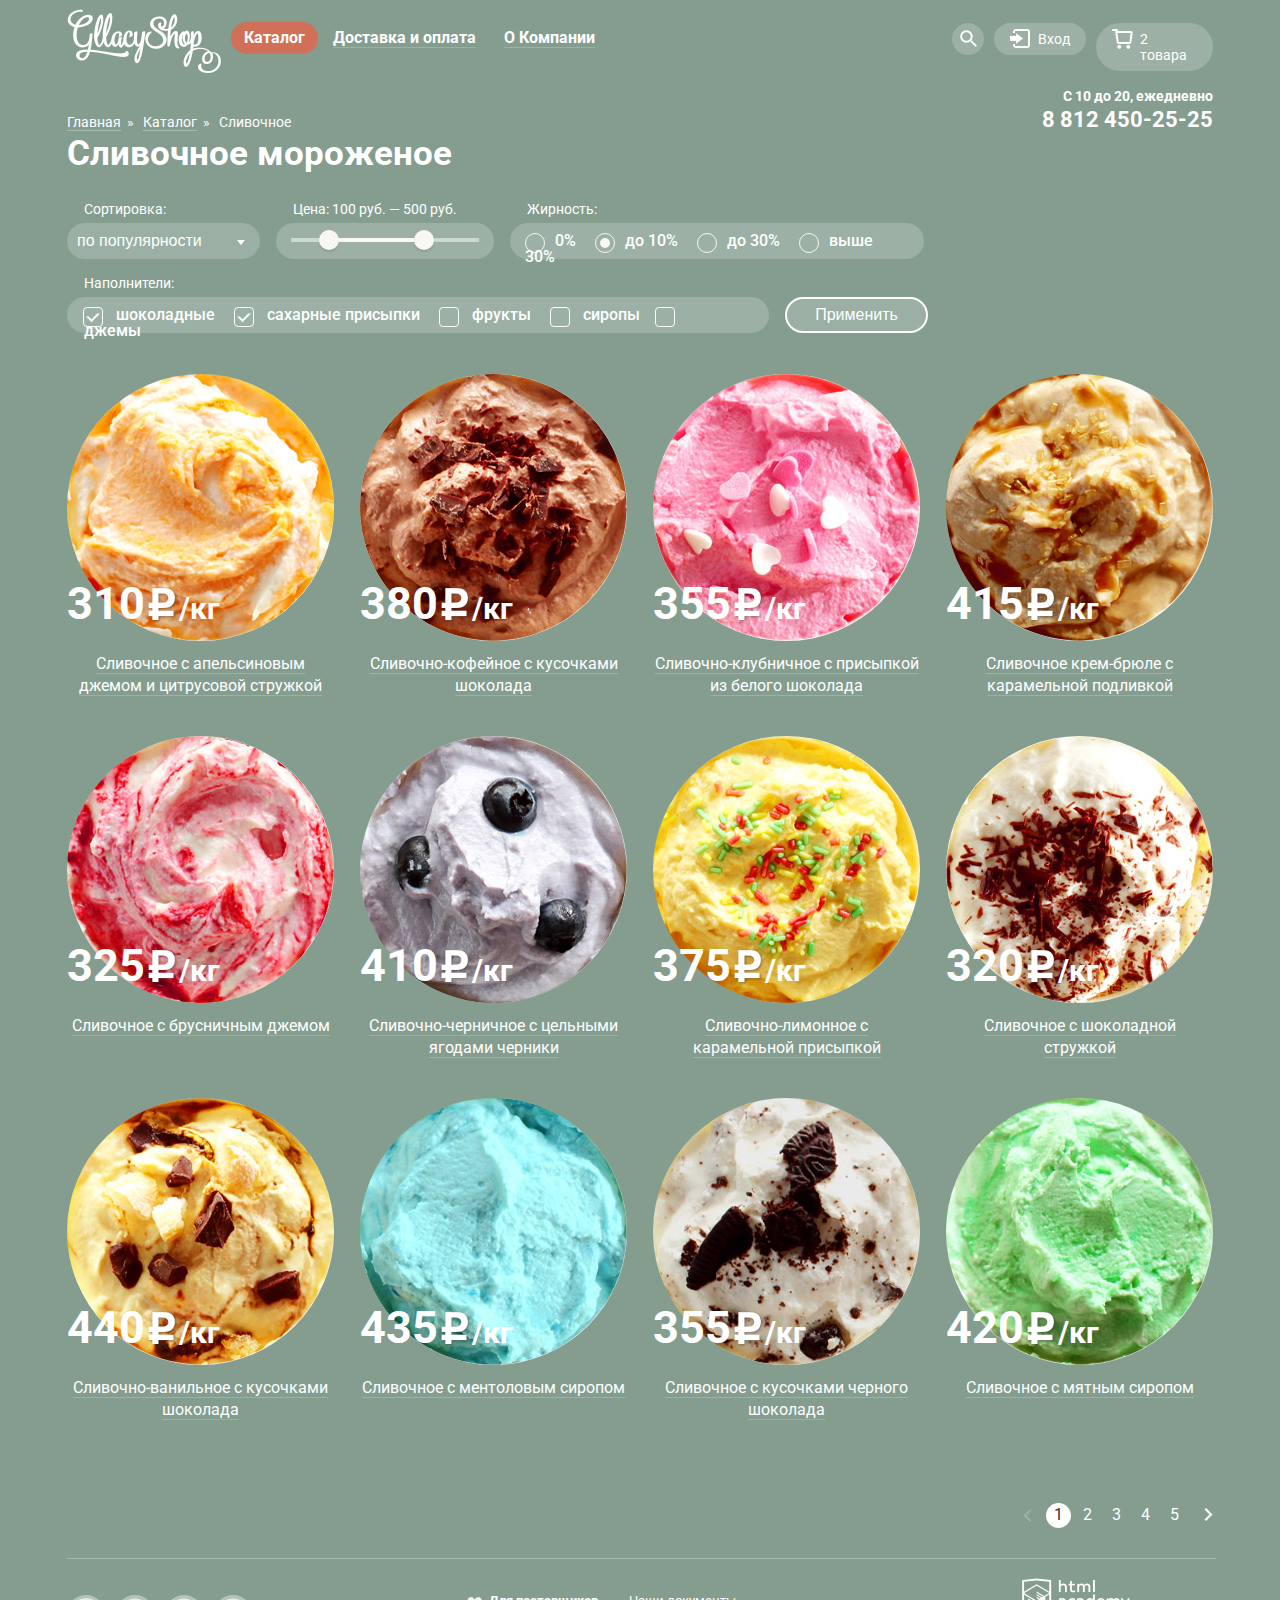
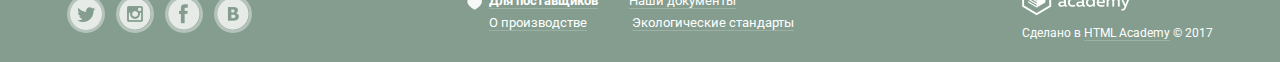
==== commit cf30f9d4: "Декор элементы gllacy" ====
--- a/catalog.html
+++ b/catalog.html
@@ -3,6 +3,7 @@
   <head>
     <meta charset="utf-8">
     <title>Gllacy Shop</title>
+    <link rel="stylesheet" href="https://necolas.github.io/normalize.css/6.0.0/normalize.css">
     <link rel="stylesheet" type="text/css" href="ttps://fonts.googleapis.com/css?family=Roboto:400,500,700&amp;subset=cyrillic">
     <link rel="stylesheet" type="text/css" href="css/style.css">
   </head>
@@ -14,14 +15,14 @@
 			</div>
 	  		<nav class="main-navigation">
 			  	<ul class="menu-header">
-				  	<li>
-				  		<a class="menu-active" href="#">Каталог</a>
-				  	<!--<ul class="menu-catalog">
+				  	<li class="menu-header-item menu-active-page">
+				  		<a class="menu-active menu-header-link" href="#">Каталог</a>
+				  		<ul class="menu-catalog">
 					  		<li class="menu-catalog-title">
-					  			Новинки
+					  			<a>Новинки</a>
 					  		</li>
 					  		<li class="menu-catalog-item">
-					  			<a href="#">Сливочное</a>
+					  			<a class="menu-catalog-item-active" href="#">Сливочное</a>
 					  		</li>
 					  		<li class="menu-catalog-item">
 					  			<a href="#">Щербеты</a>
@@ -32,32 +33,32 @@
 					  		<li class="menu-catalog-item">
 					  			<a href="#">Мелорин</a>
 					  		</li>
-					  	</ul>-->
+					  	</ul>
 				 	</li>
 				  	<li>
-				  		<a href="#">Доставка и оплата</a>
-				  	</li>
-				  	<li>
-				  		<a href="#">О Компании</a>
+				  		<a class="menu-header-link" href="#">Доставка и оплата</a>
+				  	</li>
+				  	<li>
+				  		<a class="menu-header-link" href="#">О Компании</a>
 				  	</li>
 			  	</ul>
 		  	</nav>
-		  	<div class="user-block">
+		  	<div class="user-block user-block-catalog">
 		  		<div class="actions">
 		  			<div class="action-search">
-			  			<a href="#">Поиск</a>
-			  		<!--<div class="search">
+			  			<a class="user-block-btn action-search-btn" href="#"></a>
+			  			<div class="search">
 			  				<form class="search-form" action="#" method="post">
 			  					<div class="search-field">
 			  						<input type="search" name="search" id="search" required>
 			  						<label class="search-placeholder" for="search">Что ищем?</label>
 			  					</div>
 			  				</form>
-			  			</div>-->
+			  			</div>
 			  		</div>
 			  		<div class="action-enter">
-			  			<a href="#">Вход</a>
-			  		<!--<div class="enter">
+			  			<a class="user-block-btn action-enter-btn" href="#">Вход</a>
+			  			<div class="enter">
 			  				<form class="enter-form" action="#" method="post">
 			  					<div class="login-field">
 			  						<input type="email" name="login" id="login" required>
@@ -75,38 +76,38 @@
 			  						</div>
 			  					</div>
 			  				</form>
-			  			</div>-->
+			  			</div>
 			  		</div>
 			  		<div class="action-basket">
-			  			<a href="#">2 товара</a>
-			  		<!--<div class="basket">
+			  			<a class="user-block-btn action-basket-btn" href="#">2 товара</a>
+			  			<div class="basket">
 			  				<table class="basket-product">
 			  					<tr>
-			  						<td><button type="button">Закрыть</button></td>
-			  						<td><img src="img/ice_1.jpg" width="33" height="33" alt="фотография мороженого"></td>
-			  						<td>Пломбир с апельсиновым джемом</td>
-			  						<td>1,5 кг х <span>200 руб</span></td>
-			  						<td>300 руб.</td>
+			  						<td class="basket-product-remove"><button class="basket-product-close" type="button" title="Закрыть">Закрыть</button></td>
+			  						<td class="basket-product-img"><img src="img/ice_1.jpg" width="33" height="33" alt="фотография мороженого"></td>
+			  						<td class="basket-product-name">Пломбир с апельсиновым джемом</td>
+			  						<td class="basket-product-price">1,5 кг х <span>200 руб.</span></td>
+			  						<td class="basket-product-total">300 руб.</td>
 			  					</tr>
 			  					<tr>
-			  						<td><button type="button">Закрыть</button></td>
-			  						<td><img src="img/ice_3.jpg" width="33" height="33" alt="фотография мороженого"></td>
-			  						<td>Клубничный пломбир с присыпкой из белого шоколада</td>
-			  						<td>1,5 кг х <span>300 руб</span></td>
-			  						<td>450 руб.</td>
+			  						<td class="basket-product-remove"><button class="basket-product-close" type="button" title="Закрыть">Закрыть</button></td>
+			  						<td class="basket-product-img"><img src="img/ice_3.jpg" width="33" height="33" alt="фотография мороженого"></td>
+			  						<td class="basket-product-name">Клубничный пломбир с присыпкой из белого шоколада</td>
+			  						<td class="basket-product-price">1,5 кг х <span>300 руб.</span></td>
+			  						<td class="basket-product-total">450 руб.</td>
 			  					</tr>
 			  					<tr>
-			  						<td>Итого: 750 руб.</td>
+			  						<td class="total" colspan="5">Итого: 750 руб.</td>
 			  					</tr>
 			  				</table>
 			  				<div class="basket-checkout">
 			  					<a href="#" class="btn basket-btn">Оформить заказ</a>
 			  				</div>
-			  			</div>-->
+			  			</div>
 			  		</div>
 		  		</div>
 		  		<div class="connect">
-		  			<p class="time">c 10 до 20, ежедневно</p>
+		  			<p class="time">С 10 до 20, ежедневно</p>
 		  			<p class="phone">8 812 450-25-25</p>
 		  		</div>
 		  	</div>
@@ -121,51 +122,90 @@
 			  			<a href="#">Каталог</a>
 			  		</li>
 			  		<li class="breadcrumbs-element">
-			  			<a class="breadcrumbs-active">Сливочное</a>
+			  			<span class="breadcrumbs-active">Сливочное</span>
 			  		</li>
 			  	</ul>
-			  	<h1 class="catalog-title">сливочное мороженое</h1>
+			  	<h1 class="catalog-title">Сливочное мороженое</h1>
 		  	</div>
 		  	<aside class="topbar">
 		  		<form class="filters" action="#" method="post">
-			  		<fieldset class="form-sorting">
+			  		<fieldset class="filters-item form-sorting">
 			  			<legend>Сортировка:</legend>
-			  			<select name="sorting">
-			  				<option value="top">по популярности</option>
-			  				<option value="low">сначала недорогие</option>
-			  				<option value="high">сначала дорогие</option>
-			  				<option value="fat">по жирности</option>
-			  			</select>
+			  			<div class="form-sorting-select">
+				  			<select class="select" name="sorting">
+				  				<option value="top">по популярности</option>
+				  				<option value="low">сначала недорогие</option>
+				  				<option value="high">сначала дорогие</option>
+				  				<option value="fat">по жирности</option>
+				  			</select>
+				  			<i class="select-icon"></i>
+				  		</div>
 			  		</fieldset>
-			  		<fieldset class="form-price">
-			  			<legend>Цена: 100 руб. - 500 руб.</legend>
+			  		<fieldset class="filters-item form-price">
+			  			<legend>Цена: 100 руб. &mdash; 500 руб.</legend>
 			  			<div class="price-sorting">
-			  				<img src="#" alt="ползунок">		  					
+			  				<div class="price-scale">
+			  					<div class="price-range">
+			  						<div class="price-toggle price-toggle-min"></div>
+			  						<div class="price-toggle price-toggle-max"></div>
+			  					</div>
+			  				</div>	  					
 			  			</div>
 			  		</fieldset>
-			  		<fieldset class="form-fat">
+			  		<fieldset class="filters-item form-fat">
 			  			<legend>Жирность:</legend>
-			  			<input type="radio" name="fat" value="pin-1" id="fat-1"> 
-						<label for="fat-1">0%</label>
-						<input checked type="radio" name="fat" value="pin-2" id="fat-2">
-						<label for="fat-2">до 10%</label>
-						<input  type="radio" name="fat" value="pin-3" id="fat-3">
-						<label for="fat-3">до 30%</label>
-						<input  type="radio" name="fat" value="pin-4" id="fat-4">
-						<label for="fat-4">выше 30%</label>
+			  			<div class="form-fat-radio">
+				  			<input class="form-fat-input" type="radio" name="fat" value="pin-1" id="fat-1"> 
+							<label class="form-fat-label" for="fat-1">
+								<span class="fat-indicator"></span>
+								0%
+							</label>
+							<input class="form-fat-input" checked type="radio" name="fat" value="pin-2" id="fat-2">
+							<label class="form-fat-label" for="fat-2">
+								<span class="fat-indicator"></span>
+								до 10%
+							</label>
+							<input  class="form-fat-input" type="radio" name="fat" value="pin-3" id="fat-3">
+							<label class="form-fat-label" for="fat-3">
+								<span class="fat-indicator"></span>
+								до 30%
+							</label>
+							<input  class="form-fat-input" type="radio" name="fat" value="pin-4" id="fat-4">
+							<label class="form-fat-label" for="fat-4">
+								<span class="fat-indicator"></span>
+								выше 30%
+							</label>
+						</div>
 			  		</fieldset>
-			  		<fieldset class="form-topping">
+			  		<fieldset class="filters-item form-topping">
 			  			<legend>Наполнители:</legend>
-			  			<input checked type="checkbox" name="topping" id="topping-1">
-						<label for="topping-1">шоколадные</label>
-						<input checked type="checkbox" name="topping" id="topping-2">
-						<label for="topping-2">сахарные присыпки</label>
-						<input type="checkbox" name="topping" id="topping-3">
-						<label for="topping-3">фрукты</label>
-						<input type="checkbox" name="topping" id="topping-4">
-						<label for="topping-4">сиропы</label>
-						<input type="checkbox" name="topping" id="topping-5">
-						<label for="topping-5">джемы</label>
+			  			<div class="form-topping-check">
+				  			<input class="form-topping-input" checked type="checkbox" name="topping" id="topping-1">
+							<label class="form-topping-label" for="topping-1">
+								<span class="topping-indicator"></span>
+								шоколадные
+							</label>
+							<input class="form-topping-input" checked type="checkbox" name="topping" id="topping-2">
+							<label class="form-topping-label" for="topping-2">
+								<span class="topping-indicator"></span>
+								сахарные присыпки
+							</label>
+							<input class="form-topping-input" type="checkbox" name="topping" id="topping-3">
+							<label class="form-topping-label" for="topping-3">
+								<span class="topping-indicator"></span>
+								фрукты
+							</label>
+							<input class="form-topping-input" type="checkbox" name="topping" id="topping-4">
+							<label class="form-topping-label" for="topping-4">
+								<span class="topping-indicator"></span>
+								сиропы
+							</label>
+							<input class="form-topping-input" type="checkbox" name="topping" id="topping-5">
+							<label class="form-topping-label" for="topping-5">
+								<span class="topping-indicator"></span>
+								джемы
+							</label>
+						</div>
 			  		</fieldset>
 			  		<div class="form-btn">
 					  	<input type="submit" value="Применить">
@@ -177,187 +217,211 @@
 					<div class="img-product">
 						<a href="#"><img src="img/ice_1.jpg" width="267" height="267" alt="фотография мороженого"></a>
 						<div class="price-product">
-							<span>310 <img class="rub" src="img/rub.png" width="26" height="31" alt="руб.">/кг</span>
+							310
+							<span class="rub">руб.</span>
+							<span class="kg">/кг</span>
 						</div>
 					</div>
 					<p class="name-product">
 					  	<a href="#">Сливочное с апельсиновым джемом и цитрусовой стружкой</a>
 					</p>
-					<!-- <div class="action-product">
-						<a class="btn action-product-btn" href="#">Быстрый просмотр</a>
-					</div> -->
+						<div class="action-product">
+						<a class="btn action-product-btn" href="#">Быстрый просмотр</a>
+					</div>
 				</article>
 				<article class="card-product">
 					<div class="img-product">
 						<a href="#"><img src="img/ice_2.jpg" width="267" height="267" alt="фотография мороженого"></a>
 						<div class="price-product">
-							<span>380 <img class="rub" src="img/rub.png" width="26" height="31" alt="руб.">/кг</span>
+							380
+							<span class="rub">руб.</span>
+							<span class="kg">/кг</span>
 						</div>
 					</div>
 					<p class="name-product">
 					  	<a href="#">Сливочно-кофейное с кусочками шоколада</a>
 					</p>
-					<!-- <div class="action-product">
-						<a class="btn action-product-btn" href="#">Быстрый просмотр</a>
-					</div> -->
+					<div class="action-product">
+						<a class="btn action-product-btn" href="#">Быстрый просмотр</a>
+					</div>
 				</article>
 				<article class="card-product">
 					<div class="img-product">
 						<a href="#"><img src="img/ice_3.jpg" width="267" height="267" alt="фотография мороженого"></a>
 						<div class="price-product">
-							<span>355 <img class="rub" src="img/rub.png" width="26" height="31" alt="руб.">/кг</span>
+							355
+							<span class="rub">руб.</span>
+							<span class="kg">/кг</span>
 						</div>
 					</div>
 					<p class="name-product">
 					  	<a href="#">Сливочно-клубничное с присыпкой из белого шоколада</a>
 					</p>
-					<!-- <div class="action-product">
-						<a class="btn action-product-btn" href="#">Быстрый просмотр</a>
-					</div> -->
+					<div class="action-product">
+						<a class="btn action-product-btn" href="#">Быстрый просмотр</a>
+					</div>
 				</article>
 				<article class="card-product">
 					<div class="img-product">
 						<a href="#"><img src="img/ice_4.jpg" width="267" height="267" alt="фотография мороженого"></a>
 						<div class="price-product">
-							<span>415 <img class="rub" src="img/rub.png" width="26" height="31" alt="руб.">/кг</span>
+							415
+							<span class="rub">руб.</span>
+							<span class="kg">/кг</span>
 						</div>
 					</div>
 					<p class="name-product">
 					  	<a href="#">Сливочное крем-брюле с карамельной подливкой</a>
 					</p>
-					<!-- <div class="action-product">
-						<a class="btn action-product-btn" href="#">Быстрый просмотр</a>
-					</div> -->
+					<div class="action-product">
+						<a class="btn action-product-btn" href="#">Быстрый просмотр</a>
+					</div>
 				</article>
 				<article class="card-product">
 					<div class="img-product">
 						<a href="#"><img src="img/ice_5.jpg" width="267" height="267" alt="фотография мороженого"></a>
 						<div class="price-product">
-							<span>325 <img class="rub" src="img/rub.png" width="26" height="31" alt="руб.">/кг</span>
+							325
+							<span class="rub">руб.</span>
+							<span class="kg">/кг</span>
 						</div>
 					</div>
 					<p class="name-product">
 					  	<a href="#">Сливочное с брусничным джемом</a>
 					</p>
-					<!-- <div class="action-product">
-						<a class="btn action-product-btn" href="#">Быстрый просмотр</a>
-					</div> -->
+					<div class="action-product">
+						<a class="btn action-product-btn" href="#">Быстрый просмотр</a>
+					</div>
 				</article>
 				<article class="card-product">
 					<div class="img-product">
 						<a href="#"><img src="img/ice_6.jpg" width="267" height="267" alt="фотография мороженого"></a>
 						<div class="price-product">
-							<span>410 <img class="rub" src="img/rub.png" width="26" height="31" alt="руб.">/кг</span>
+							410
+							<span class="rub">руб.</span>
+							<span class="kg">/кг</span>
 						</div>
 					</div>
 					<p class="name-product">
 					  	<a href="#">Сливочно-черничное с цельными ягодами черники</a>
 					</p>
-					<!-- <div class="action-product">
-						<a class="btn action-product-btn" href="#">Быстрый просмотр</a>
-					</div> -->
+					<div class="action-product">
+						<a class="btn action-product-btn" href="#">Быстрый просмотр</a>
+					</div>
 				</article>
 				<article class="card-product">
 					<div class="img-product">
 						<a href="#"><img src="img/ice_7.jpg" width="267" height="267" alt="фотография мороженого"></a>
 						<div class="price-product">
-							<span>375 <img class="rub" src="img/rub.png" width="26" height="31" alt="руб.">/кг</span>
+							375
+							<span class="rub">руб.</span>
+							<span class="kg">/кг</span>
 						</div>
 					</div>
 					<p class="name-product">
 					  	<a href="#">Сливочно-лимонное с карамельной присыпкой</a>
 					</p>
-					<!-- <div class="action-product">
-						<a class="btn action-product-btn" href="#">Быстрый просмотр</a>
-					</div> -->
+					<div class="action-product">
+						<a class="btn action-product-btn" href="#">Быстрый просмотр</a>
+					</div>
 				</article>
 				<article class="card-product">
 					<div class="img-product">
 						<a href="#"><img src="img/ice_8.jpg" width="267" height="267" alt="фотография мороженого"></a>
 						<div class="price-product">
-							<span>320 <img class="rub" src="img/rub.png" width="26" height="31" alt="руб.">/кг</span>
+							320
+							<span class="rub">руб.</span>
+							<span class="kg">/кг</span>
 						</div>
 					</div>
 					<p class="name-product">
 					  	<a href="#">Сливочное с шоколадной стружкой</a>
 					</p>
-					<!-- <div class="action-product">
-						<a class="btn action-product-btn" href="#">Быстрый просмотр</a>
-					</div> -->
+					<div class="action-product">
+						<a class="btn action-product-btn" href="#">Быстрый просмотр</a>
+					</div>
 				</article>
 				<article class="card-product">
 					<div class="img-product">
 						<a href="#"><img src="img/ice_9.jpg" width="267" height="267" alt="фотография мороженого"></a>
 						<div class="price-product">
-							<span>440 <img class="rub" src="img/rub.png" width="26" height="31" alt="руб.">/кг</span>
+							440
+							<span class="rub">руб.</span>
+							<span class="kg">/кг</span>
 						</div>
 					</div>
 					<p class="name-product">
 					  	<a href="#">Сливочно-ванильное с кусочками шоколада</a>
 					</p>
-					<!-- <div class="action-product">
-						<a class="btn action-product-btn" href="#">Быстрый просмотр</a>
-					</div> -->
+					<div class="action-product">
+						<a class="btn action-product-btn" href="#">Быстрый просмотр</a>
+					</div>
 				</article>
 				<article class="card-product">
 					<div class="img-product">
 						<a href="#"><img src="img/ice_10.jpg" width="267" height="267" alt="фотография мороженого"></a>
 						<div class="price-product">
-							<span>435 <img class="rub" src="img/rub.png" width="26" height="31" alt="руб.">/кг</span>
+							435
+							<span class="rub">руб.</span>
+							<span class="kg">/кг</span>
 						</div>
 					</div>
 					<p class="name-product">
 					  	<a href="#">Сливочное с ментоловым сиропом</a>
 					</p>
-					<!-- <div class="action-product">
-						<a class="btn action-product-btn" href="#">Быстрый просмотр</a>
-					</div> -->
+					<div class="action-product">
+						<a class="btn action-product-btn" href="#">Быстрый просмотр</a>
+					</div>
 				</article>
 				<article class="card-product">
 					<div class="img-product">
 						<a href="#"><img src="img/ice_11.jpg" width="267" height="267" alt="фотография мороженого"></a>
 						<div class="price-product">
-							<span>355 <img class="rub" src="img/rub.png" width="26" height="31" alt="руб.">/кг</span>
+							355
+							<span class="rub">руб.</span>
+							<span class="kg">/кг</span>
 						</div>
 					</div>
 					<p class="name-product">
 					  	<a href="#">Сливочное с кусочками черного шоколада</a>
 					</p>
-					<!-- <div class="action-product">
-						<a class="btn action-product-btn" href="#">Быстрый просмотр</a>
-					</div> -->
+					<div class="action-product">
+						<a class="btn action-product-btn" href="#">Быстрый просмотр</a>
+					</div>
 				</article>
 				<article class="card-product">
 					<div class="img-product">
 						<a href="#"><img src="img/ice_12.jpg" width="267" height="267" alt="фотография мороженого"></a>
 						<div class="price-product">
-							<span>420 <img class="rub" src="img/rub.png" width="26" height="31" alt="руб.">/кг</span>
+							420
+							<span class="rub">руб.</span>
+							<span class="kg">/кг</span>
 						</div>
 					</div>
 					<p class="name-product">
 					  	<a href="#">Сливочное с мятным сиропом</a>
 					</p>
-					<!-- <div class="action-product">
-						<a class="btn action-product-btn" href="#">Быстрый просмотр</a>
-					</div> -->
+					<div class="action-product">
+						<a class="btn action-product-btn" href="#">Быстрый просмотр</a>
+					</div>
 				</article>
 			</section>
-			<div class="pagination">
-				<span class="page-previous">&lt;</span>
-				<span class="page-active">1</span>
-				<a class="page" href="#">2</a>
-				<a class="page" href="#">3</a>
-				<a class="page" href="#">4</a>
-				<a class="page" href="#">5</a>
-				<a class="page-next" href="#">&gt;</a>
+			<div class="paginator">
+				<span class="paginator-element prev disabled">Назад</span>
+				<span class="paginator-element page-active current">1</span>
+				<a class="paginator-element page" href="#">2</a>
+				<a class="paginator-element page" href="#">3</a>
+				<a class="paginator-element page" href="#">4</a>
+				<a class="paginator-element page" href="#">5</a>
+				<a class="paginator-element next" href="#">Вперёд</a>
 			</div>
 		</main>
 		<footer class="main-footer clearfix">
 			<section class="footer-social">
-			  	<a class="social-btn sotial-tw" href="#">Твиттер</a>
-			  	<a class="social-btn sotial-inst" href="#">Инстаграм</a>
-			  	<a class="social-btn social-fb" href="#">Фейсбук</a>
-			  	<a class="social-btn social-vk" href="#">Вконтакте</a>
+			  	<a class="social-btn social-tw" href="#"></a>
+			  	<a class="social-btn social-inst" href="#"></a>
+			  	<a class="social-btn social-fb" href="#"></a>
+			  	<a class="social-btn social-vk" href="#"></a>
 			</section>
 			<nav class="footer-navigation">
 				<ul class="footer-menu">
--- a/css/style.css
+++ b/css/style.css
@@ -1,7 +1,7 @@
 body {
-	font-family: "roboto", sans-serif;
+	font-family: "Roboto", "Arial", sans-serif;
 	font-size: 16px;
-	font-weight: normal;
+	font-weight: 400;
 	color: #ffffff;
 	line-height: 22px;
 	background-color: #849d8f;
@@ -9,68 +9,1067 @@
   	padding: 0;
 }
 
+body > input[type="radio"] {
+ 	display: none;
+}
+
+.site-wrapper {
+	min-width: 900px;
+  	background-color: #849d8f;
+  	background-image: url("../img/background_1.png");
+  	background-repeat: no-repeat;
+  	background-position: top center;
+  	transition: background-image 0.5s ease, background-color 0.5s ease;
+}
+
+.site-wrapper::before,
+.site-wrapper::after {
+ 	content: "";
+ 	visibility: hidden;
+}
+
+.site-wrapper::before {
+ 	background-image: url("../img/background_2.png");
+}
+
+.site-wrapper::after {
+ 	background-image: url("../img/background_3.png");
+}
+
 .clearfix::after {
-  content: "";
-  display: table;
-  clear: both;
+ 	content: "";
+ 	display: table;
+ 	clear: both;
 }
 
 .container {
+	margin: 0;
+	padding: 0;
 	width: 1146px;
 	padding: 0 27px;
 	margin: 0 auto;
 }
 
 .index-logo {
+	margin: 0;
+	padding: 0;
 	width: 154px;
+	min-height: 64px;
+	padding-top: 9px;
 	float: left;
 }
 
 .main-navigation{
+	margin: 0;
+	padding: 0;
 	width: 685px;
+	margin-left: 10px;
+	padding-top: 22px;
 	float: left;
 }
 
+.menu-header {
+	margin: 0;
+	padding: 0;
+	font-size: 0px;
+	line-height: 0px;
+	list-style: none;
+}
+
+.menu-header > li {
+	margin: 0;
+	padding: 0;
+	display: inline-block;
+	margin-right: 2px;
+	padding-top: 7.2px;
+	padding-right: 13px;
+	padding-bottom: 6.8px;
+	padding-left: 13px;
+	font-weight: bold;
+	font-size: 16px;
+	line-height: 1.125;
+	border-radius: 40px;
+}
+
+.menu-header-link {
+	font-size: 16px;
+	line-height: 1.125;
+	color: #ffffff;
+	text-decoration: none;
+	border-bottom: 1px solid rgba(255, 255, 255, 0.2);
+}
+
+.menu-header > li:hover a {
+	color: #333333;
+	text-decoration: none;
+}
+
+.menu-header > li:hover {
+	background: #ffffff;
+}
+
+.menu-header-item {
+	position: relative;
+}
+
+.menu-catalog {
+	position: absolute;
+	top: 35px;
+	left: -7px;
+	box-sizing: border-box;
+	display: none;
+	min-width: 143px;
+	margin: 0;
+	padding: 0;
+	font-size: 0;
+	line-height: 0;
+	list-style: none;
+	background-color: #ffffff;
+	border-radius: 5px;
+	z-index: 1
+}
+
+.menu-catalog li {
+	margin: 0;
+	padding: 0;
+	font-size: 14px;
+	line-height: 16px;
+	color: #323232;
+}
+
+.menu-catalog-title {
+	border-bottom: 1px solid #323232;
+}
+
+.menu-catalog-title a {
+	display: block;
+	padding-top: 11px;
+	padding-right: 12px;
+	padding-bottom: 11px;
+	padding-left: 14px;
+}
+
+.menu-catalog-item a {
+	display: block;
+	text-decoration: none;
+	color: #323232;
+	font-weight: normal;
+	padding-top: 10px;
+	padding-right: 12px;
+	padding-bottom: 5px;
+	padding-left: 14px;
+}
+
+.menu-catalog-item a:last-child {
+	padding-bottom: 13px;
+}
+
+.menu-header-item:hover .menu-catalog {
+	display: block;
+}
+
+.menu-catalog-item a:hover {
+	background-color: #fbded7;
+}
+
+.menu-catalog-item a:active {
+	background-color: #f6b5a5;
+}
+
+.menu-active-page {
+	background: #d07058;
+}
+
+.menu-active-page a {
+	border-bottom: none;
+}
+
+.menu-catalog-item-active {
+	background-color: #d07058;
+}
+
 .user-block {
+	margin: 0;
+	padding: 0;
+	font-size: 0px;
+	line-height: 0px;
 	width: 267px;
 	float: right;
-}
-
-.heading-title {
-	margin-bottom: 26px;
-}
-
-.topbar {
+	padding-top: 23px;
+}
+
+.user-block-catalog {
+	margin-bottom: -18px;
+}
+
+.actions {
+	display: flex;
+	margin-bottom: 17px;
+}
+
+.action-search {
+	position: relative;
+	margin-left: 5.5px;
+}
+
+.user-block-btn {
+	display: block;
+	position: relative;
+	text-decoration: none;
+	background: rgba(255, 255, 255, 0.2);
+	border-radius: 40px;
+	font-size: 14px;
+	line-height: 16px;
+	color: #ffffff;
+	font-weight: medium;
+}
+
+.action-search-btn {
+	width: 32px;
+	min-height: 32px;
+	border-radius: 50%;
+}
+
+.action-search-btn::before {
+	content: "";
+	position: absolute;
+	top: 7px;
+	left: 8px;
+	width: 17px;
+	height: 17px;
+	background: transparent url("../img/sprite.png") no-repeat;
+	background-position: -10px -759px;
+}
+
+.search {
+	box-sizing: border-box;
+	display: none;
+	position: absolute;
+	top: 38px;
+	right: 0px;
+	width: 341px;
+	padding: 20px 15px;
+	border-radius: 6px;
+	background-color: rgb(248, 247, 244);
+    box-shadow: 0px 20px 20px 0px rgba(0, 0, 0, 0.4);
+    text-align: center;
+}
+
+.search-field input {
+	position: relative;
+	width: 311px;
+	border: 1px solid rgb(211, 211, 210);
+ 	border-radius: 5px;
+ 	background-color: rgb(255, 255, 255);
+ 	padding: 13px;
+}
+
+.search-placeholder {
+	position: absolute;
+	top: 28px;
+	left: 29px;
+	font-size: 14px;
+	color: rgb(153, 153, 153);
+	line-height: 1.714;
+	text-align: left;
+}
+
+.action-search:hover .search {
+	display: block;
+}
+
+.action-search:hover .action-search-btn::before {
+	content: "";
+	position: absolute;
+	top: 7px;
+	left: 8px;
+	width: 17px;
+	height: 17px;
+	background: transparent url("../img/sprite.png") no-repeat;
+	background-position: -10px -796px;
+}
+
+.action-search:hover .action-search-btn {
+	background-color: #ffffff;
+	border-radius: 50%; 
+}
+
+.action-enter-btn {
+	position: relative;
+	padding-top: 8px;
+	padding-right: 16px;
+	padding-bottom: 8px;
+	padding-left: 44px;
+}
+
+.action-enter-btn::before {
+	content: "";
+	position: absolute;
+	top: 6px;
+	left: 16px;
+	width: 20px;
+	height: 19px;
+	background: transparent url("../img/sprite.png") no-repeat;
+	background-position: -10px -309px;
+}
+
+.action-enter {
+	position: relative;
+	margin-left: 10px;
+}
+
+.enter {
+	box-sizing: border-box;
+	display: none;
+	position: absolute;
+	z-index: 2;
+	top: 36px;
+	right: 0px;
+	width: 277px;
+    padding-top: 20px;
+ 	padding-right: 17px;
+ 	padding-bottom: 22px;
+ 	padding-left: 19px;
+ 	border-radius: 6px;
+	background-color: rgb(248, 247, 244);
+	box-shadow: 0px 20px 20px 0px rgba(0, 0, 0, 0.4);
+}
+
+.action-enter:hover .enter {
+	display: block;
+}
+
+.action-enter:hover .action-enter-btn::before {
+	content: "";
+	position: absolute;
+	top: 6px;
+	left: 16px;
+	width: 20px;
+	height: 19px;
+	background: transparent url("../img/sprite.png") no-repeat;
+	background-position: -10px -348px;
+}
+
+.action-enter:hover .action-enter-btn {
+	color: #323232;
+	background-color: #ffffff;
+	border-radius: 40px; 
+}
+
+.login-placeholder, .password-placeholder {
+	position: absolute;
+	top: 8px;
+	left:12px;
+	font-size: 14px;
+ 	color: rgb(153, 153, 153);
+ 	line-height: 1.714;
+ 	text-align: left;
+ 	z-index: 1;
+}
+
+.login-field {
+	position: relative;
+	margin-bottom: 20px;
+}
+
+.login-field input {
+	box-sizing: border-box;
+	width: 241px;
+	border: 1px solid rgb(211, 211, 210);
+ 	border-radius: 5px;
+ 	background-color: rgb(255, 255, 255);
+ 	padding: 13px 14px;
+}
+
+.password-field {
+	position: relative;
+	margin-bottom: 20px;
+}
+
+.password-field input {
+	box-sizing: border-box;
+	width: 241px;
+	border: 1px solid rgb(211, 211, 210);
+ 	border-radius: 5px;
+ 	background-color: rgb(255, 255, 255);
+ 	padding: 13px 14px;
+}
+
+.enter-help {
+ 	display: flex;
+}
+
+.new-password, .new-user {
+	font-size: 13px;
+ 	color: rgb(50, 50, 50);
+ 	line-height: 1.846;
+ 	text-align: left;
+ 	text-decoration: none;
+ 	border-bottom: 1px solid rgba(50, 50, 50, 0.302);
+}
+
+.new-password:hover,
+.new-user:hover {
+	color: #ffbc9e;
+	border-bottom: 1px solid rgba(255, 188, 158, 0.3);
+}
+
+.new-password:active,
+.new-user:active {
+	color: #ffbc9e;
+	border-bottom: 1px solid rgba(255, 188, 158, 0.3);
+}
+
+.action-basket {
+	position: relative;
+	margin-left: 10px;
+}
+
+.action-basket-btn {
+	box-sizing: border-box;
+	padding: 8px 16px;
+	padding-left: 44px;
+	min-width: 117px;
+}
+
+.action-basket-btn::before {
+	content: "";
+	position: absolute;
+	top: 6px;
+	left: 16px;
+	width: 21px;
+	height: 20px;
+	background: transparent url("../img/sprite.png") no-repeat;
+	background-position: -10px -10px;
+}
+
+.basket {
+	box-sizing: border-box;
+	display: none;
+	position: absolute;
+	top: 36px;
+	right: 0px;
+	width: 540px;
+    padding-top: 20px;
+ 	padding-right: 14px;
+ 	padding-bottom: 21px;
+ 	padding-left: 15px;
+ 	border-radius: 6px;
+	background-color: rgb(255, 255, 255);
+	box-shadow: 0px 20px 20px 0px rgba(0, 0, 0, 0.4);
+}
+
+.action-basket:hover .basket {
+	display: block;
+}
+
+.action-basket:hover .action-basket-btn::before {
+	content: "";
+	position: absolute;
+	top: 6px;
+	left: 16px;
+	width: 21px;
+	height: 20px;
+	background: transparent url("../img/sprite.png") no-repeat;
+	background-position: -10px -50px;
+}
+
+.action-basket:hover .action-basket-btn {
+	color: #323232;
+	background-color: #ffffff;
+	border-radius: 40px; 
+}
+
+.basket-product {
+	color: #323232;
+	font-size: 13px;
+	line-height: 16px;
+	font-weight: normal;
+	margin-bottom: 13px;
+	border-collapse: collapse;
+}
+
+.basket-product span {
+	color: #999999;
+}
+
+.total {
+	border-top: 1px solid #cacac7;
+	padding-top: 12px;
+	font-size: 15px;
+	line-height: 18px;
+	font-weight: bold;
+	text-align: right;
+}
+
+.basket-product-remove {
+	vertical-align: top;
+	padding-right: 11px;
+	padding-left: 2px: 
+	width: 10px;
+}
+
+.basket-product-img {
+	vertical-align: top;
+	width: 39px;
+	padding-bottom: 18px;
+}
+
+.basket-product-name {
+	vertical-align: top;
+	padding-top: 10px;
+	padding-right: 10px;
+	padding-bottom: 15px;
+	padding-left: 10px;
+	width: 48%;
+}
+
+.basket-product-price {
+	vertical-align: top;
+	padding-top: 10px;
+	padding-right: 10px;
+	padding-bottom: 15px;
+	padding-left: 10px;
+}
+
+.basket-product-total {
+	vertical-align: top;
+	padding-top: 10px;
+	padding-right: 10px;
+	padding-bottom: 15px;
+	padding-left: 10px;
+}
+
+.basket-product-close {
+	position: relative;
+	margin: 0;
+	padding: 0;
+	border: none;
+	outline: none;
+	font-size: 0;
+	width: 10px;
+ 	height: 10px;
+ 	background-color: #ffffff;
+ 	cursor: pointer;
+}
+
+.basket-product-close::before,
+.basket-product-close::after {
+  	content: "";
+ 	position: absolute;
+ 	top: 4px;
+ 	left: -1px;
+ 	width: 12px;
+ 	height: 2px;
+ 	background-color: #323232;
+ 	border-radius: 1px;
+}
+
+.basket-product-close::before {
+ 	transform: rotate(45deg);
+}
+
+.basket-product-close::after {
+ 	transform: rotate(-45deg);
+}
+
+.basket-checkout {
+	float: right;
+}
+
+.connect {
+	font-weight: bold;
+	color: #ffffff;
+	text-align: right;
+}
+
+.time {
+	margin: 0;
+	font-size: 14px;
+	line-height: 16px;
+	margin-bottom: 4px;
+}
+
+.phone {
+	margin: 0;
+	font-size: 22px;
+	line-height: 24px;
+}
+
+.carousel {
+	position: relative;
+ 	padding-top: 274px;
+ 	text-align: center;
+ 	color: #ffffff;
+	margin-bottom: 43px;
+}
+
+.slide {
+ 	display: none;
+}
+
+h2 {
+	font-weight: bold;
+}
+
+.slide-title {
+	width: 700px;
+	font-size: 60px;
+	line-height: 60.35px;
+	font-weight: bold;
+	margin: 0 auto;
+	margin-bottom: 31px;	
+}
+
+.carousel-controls {
+	position: absolute;
+  	bottom: 19px;
+  	left: 0;
+  	z-index: 20;
+  	font-size: 0;
+}
+
+.carousel-controls label {
+ 	display: inline-block;
+ 	width: 17px;
+ 	height: 17px;
+ 	margin-right: 8px;
+ 	vertical-align: top;
+ 	background-color: transparent;
+ 	border: 2px solid #ffffff;
+ 	border-radius: 50%;
+ 	cursor: pointer;
+}
+
+#slide-1:checked ~ .site-wrapper #carousel-slide-1,
+#slide-2:checked ~ .site-wrapper #carousel-slide-2,
+#slide-3:checked ~ .site-wrapper #carousel-slide-3 {
+ 	display: block;
+}
+
+#slide-1:checked ~ .site-wrapper {
+ 	background-color: #849d8f;
+ 	background-image: url("../img/background_1.png");
+}
+
+#slide-2:checked ~ .site-wrapper {
+ 	background-color: #8996a6;
+ 	background-image: url("../img/background_2.png");
+}
+
+#slide-3:checked ~ .site-wrapper {
+ 	background-color: #9d8b84;
+ 	background-image: url("../img/background_3.png");
+}
+
+#slide-1:checked ~ .site-wrapper label[for="slide-1"],
+#slide-2:checked ~ .site-wrapper label[for="slide-2"],
+#slide-3:checked ~ .site-wrapper label[for="slide-3"] {
+ 	background-color: #ffffff;
+}
+
+.special-offers {
+	padding: 0;
+	margin: 0;
 	margin-bottom: 40px;
 }
 
-.carousel {
-	margin-bottom: 40px;
-}
-
-.special-offers {
-	margin-bottom: 40px;
-}
-
 .offer {
+	margin: 0;
+	padding: 0;
 	width: 560px;
 	float: left;
+	font-weight: bold;
 	margin-right: 26px;
+	background-position: center;
+	background-repeat: no-repeat;
+	overflow: hidden;
+	border-radius: 15px;
 }
 
 .offer:last-child {
 	margin-right: 0px;
 }
 
+.offer-title {
+	margin: 0;
+	margin-top: 14px;
+	margin-left: 18px;
+	margin-right: 21px;
+	margin-bottom: 16px;
+	font-size: 35px;
+	line-height: 41px;
+}
+
+.offer p {
+	margin: 0;
+	margin-left: 19px;
+	margin-right: 21px;
+	font-size: 18px;
+	line-height: 22px;
+	margin-bottom: 44.7px;
+}
+
+.offer-1 {
+	background-color: #530111;
+	background-image: url(../img/rasp_background.jpg);
+	background-position-x: -50px;
+    background-position-y: -94px;
+}
+
+.offer-2 {
+	background-color: #5f381e;
+	background-image: url(../img/choco_background.jpg);
+	background-position-x: -218px;
+    background-position-y: -104px;
+}
+
+.heading-title {
+	margin: 0;
+	padding: 0;
+	margin-bottom: 27px;
+}
+
+.breadcrumbs {
+	margin: 0;
+	padding: 0;
+	margin-bottom: 2.5px;
+	font-size: 0px;
+	line-height: 0px;
+	list-style: none;
+}
+
+.breadcrumbs-element {
+	margin: 0;
+	padding: 0;
+	display: inline-block;
+	position: relative;
+	margin-right: 22px;
+	font-weight: normal;
+	font-size: 14px;
+	line-height: 16px;
+}
+
+.breadcrumbs-element a:after {
+	content: "\00BB";
+	position: absolute;
+	left: 60px;
+}
+
+.breadcrumbs-element a {
+	color: #ffffff;
+	text-decoration: none;
+	border-bottom: 1px solid rgba(255, 255, 255, 0.3);
+}
+
+.breadcrumbs-element:hover a {
+	color: #ffbc9e;
+	border-bottom: 1px solid rgba(255, 188, 158, 0.3);
+}
+
+.breadcrumbs-element:active a {
+	color: #ffbc9e;
+	border-bottom: 1px solid rgba(255, 188, 158, 0.3);
+}
+
+.catalog-title {
+	margin: 0;
+	font-size: 35px;
+	font-weight: bold;
+	line-height: 41px;
+}
+
+.topbar {
+	margin-bottom: 25px;
+}
+
+.filters-item {
+	display: inline-block;
+	margin: 0;
+	padding: 0;
+	border: none;
+	margin-right: 12px;
+	margin-bottom: 16px;
+	padding: 0;
+	vertical-align: top;
+}
+
+.filters legend {
+	font-size: 14px;
+	line-height: 16px;
+	color: #ffffff;
+	margin-bottom: 6px;
+	margin-left: 15px;
+}
+
+.form-sorting {
+	width: 193px;
+}
+
+.form-sorting-select {
+	position: relative;
+	box-sizing: border-box;
+	margin: 0;
+	padding: 0; 
+	width: 100%;
+	height: 36px;
+	background-color: rgba(255, 255, 255, 0.188);
+	border-radius: 30px;
+	cursor: pointer;
+    font-weight: 500;
+}
+
+.select {
+	margin: 0px;
+	padding: 0px;
+	outline: none;
+	border: 0;
+	width: 100%;
+    height: 36px;
+    padding-top: 0;
+    padding-right: 25px;
+    padding-bottom: 0;
+    padding-left: 10px;
+    background-color: transparent;
+    border-radius: 30px;
+    cursor: pointer;
+    -webkit-appearance: none;
+    text-transform: none;
+    font-size: 16px;
+    font-weight: 500;
+    color: #ffffff;
+}
+
+.select-icon:after {
+	content: "";
+    position: absolute;
+    top: 17px;
+    right: 15px;
+    width: 0;
+    height: 0;
+    pointer-events: none;
+    border-top: 5px solid;
+    border-right: 4px solid transparent;
+    border-bottom: 5px solid transparent;
+    border-left: 4px solid transparent;
+}
+
+.form-sorting-select:hover .select,
+.form-sorting-select:hover .select-icon:after {
+	background-color: rgba(255, 255, 255, 1);
+	color: #323232;
+}
+
+.form-price {
+	width: 218px;
+}
+
+.price-sorting {
+	align-items: center;
+    width: 100%;
+    height: 36px;
+    padding: 15px;
+    box-sizing: border-box;
+    line-height: 1;
+    font-weight: 500;
+    border-radius: 30px;
+    background-color: rgba(255,255,255, 0.2);
+}
+
+.price-scale {
+	box-sizing: border-box;
+    width: 100%;
+    height: 4px;
+    background-color: rgba(255,255,255, 0.5);
+    cursor: pointer;
+}
+
+.price-range {
+	position: relative;
+    margin-left: 20%;
+    width: 51%;
+    height: inherit;
+    background-color: #f8f7f4;
+}
+
+.price-toggle {
+	position: absolute;
+    top: 50%;
+    width: 20px;
+    height: 20px;
+    background-color: #f8f7f4;
+    border-radius: 50%;
+    box-shadow: 0 2px 2px rgba(0,0,0, 0.1);
+}
+
+.price-toggle-min {
+	left: 0;
+	transform: translateX(-50%) translateY(-50%);
+}
+
+.price-toggle-max {
+	right: 0;
+	transform: translateX(50%) translateY(-50%);
+}
+
+.form-fat {
+	width: 414px;
+}
+
+.form-fat-radio {
+	width: 100%;
+	height: 36px;
+    padding: 10px 15px;
+    box-sizing: border-box;
+    line-height: 1;
+    font-weight: 500;
+    border-radius: 30px;
+    background-color: rgba(255,255,255, 0.2);
+}
+
+.form-fat-input {
+	display: none;
+	padding: 0;
+	margin: 0;
+	box-sizing: border-box;
+	line-height: normal;
+}
+
+.form-fat-label {
+	position: relative;
+    margin-right: 15px;
+    padding-left: 30px;
+    cursor: pointer;
+}
+
+.fat-indicator {
+	position: absolute;
+    top: 2px;
+    left: 0;
+    box-sizing: border-box;
+    width: 20px;
+    height: 20px;
+    border: 1px solid #f8f7f4;
+    border-radius: 50px;
+}
+
+.form-fat-input:checked+.form-fat-label  .fat-indicator:before {
+    content: "";
+    position: absolute;
+    top: 50%;
+    left: 50%;
+    -webkit-transform: translate(-50%,-50%);
+    -ms-transform: translate(-50%,-50%);
+    transform: translate(-50%,-50%);
+    width: 10px;
+    height: 10px;
+    background-color: #f8f7f4;
+    border-radius: 50px;
+}
+
+.form-topping {
+	width: 702px;
+}
+
+.form-topping-check {
+	width: 100%;
+    height: 36px;
+    padding: 10px 20px 10px 17px;
+    box-sizing: border-box;
+    line-height: 1;
+    font-weight: 500;
+    border-radius: 30px;
+    background-color: rgba(255,255,255, 0.2);
+}
+
+.form-topping-input {
+	box-sizing: border-box;
+	padding: 0;
+	margin: 0;
+	display: none;
+	line-height: normal;
+}
+
+.form-topping-label {
+	position: relative;
+	margin-right: 16px;
+    padding-left: 32px;
+    cursor: pointer;
+}
+
+.topping-indicator {
+	position: absolute;
+    top: 2px;
+    left: -1px;
+    box-sizing: border-box;
+    width: 20px;
+    height: 20px;
+    border: 1px solid #fff;
+    border-radius: 4px;
+}
+
+.form-topping-input:checked+.form-topping-label .topping-indicator:before {
+    content: "";
+    position: absolute;
+    top: 50%;
+    left: 50%;
+    -webkit-transform: translate(-50%,-75%) rotate(-45deg);
+    -ms-transform: translate(-50%,-75%) rotate(-45deg);
+    transform: translate(-50%,-75%) rotate(-45deg);
+    width: 8px;
+    height: 4px;
+    border: 2px solid #fff;
+    border-top-color: transparent;
+    border-right-color: transparent;
+}
+
+.form-btn {
+	display: inline-block;
+	vertical-align: bottom;
+	margin-bottom: 16px;
+	cursor: pointer;
+}
+
+.form-btn input {
+	width: 143px;
+	border: none;
+	outline: none;
+	text-decoration: none;
+	padding: 7px 28px;
+	font-size: 16px;
+	line-height: 18px;
+	color: #ffffff;
+	text-align: center;
+	border-radius: 30px;
+	border: 2px solid #ffffff;
+	background-color: rgba(255, 255, 255, 0.188);
+	cursor: pointer;
+}
+
+.form-btn:hover input {
+	color: #323232;
+	background-color: rgba(255, 255, 255, 1);
+}
+
+.form-btn:active input {
+	border-color: rgb(237, 237, 237);
+	color: #323232;
+	background-color: rgb(237, 237, 237);
+	box-shadow: inset 0px 2px 1px 0px #696969;
+}
+
 .catalog {
+	margin: 0;
+	padding: 0;
 	font-size: 0px;
 }
 
 .card-product {
+	position: relative;
+	display: inline-block;
 	width: 267px;
 	margin-right: 26px;
-	margin-bottom: 40px; 
-	display: inline-block;
+	margin-bottom: 39px; 
 	vertical-align: top;
 	font-size: 16px;
 }
@@ -79,27 +1078,430 @@
 	margin-right: 0px;
 }
 
+.img-product {
+	position: relative;
+	margin-bottom: 12px;
+}
+
+.hit {
+	position: absolute;
+	top: 0px;
+	left: 0px;
+	width: 61px;
+	min-height: 61px;
+	background: transparent url("../img/sprite.png") no-repeat;
+	background-position: -5px -467px;
+	border-radius: 50%;
+	text-align: center;
+}
+
+.img-product a {
+	display: block;
+	margin: 0;
+	padding: 0;
+	font-size: 0;
+	line-height: 0;
+	border-radius: 50%;
+	overflow: hidden;
+}
+
+.price-product {
+	margin: 0;
+	padding: 0;
+	position: absolute;
+	font-size: 45px;
+	font-weight: bold;
+	top: 219px;
+}
+
+.rub {
+	position: relative;
+	width: 26px;
+	min-height: 31px;
+	font-size: 0;
+}
+
+.rub::before {
+	content: "";
+	position: absolute;
+	top: -32px;
+	left: -9px;
+	width: 31px;
+	height: 36px;
+	background: transparent url("../img/sprite.png") no-repeat;
+	background-position: -5px -708px;
+}
+
+.kg {
+	font-size: 30px;
+	margin-left: 12px;
+}
+
+.name-product {
+	margin: 0;
+	padding: 0;
+	text-align: center;
+}
+
+.name-product a {
+	margin: 0;
+	padding: 0;
+	text-decoration: none;
+	color: #ffffff;
+	font-weight: medium;
+	border-bottom: 1px solid rgba(255, 255, 255, 0.2);
+}
+
+.action-product {
+	display: none;
+	position: absolute;
+	width: 293px;
+	padding-top: 339px;
+	padding-bottom: 22px;
+	z-index: 2;
+	border-radius: 5px;
+	background:  rgba(255, 255, 255, 0.3);
+	text-align: center;
+	bottom: -78px;
+	left: -12px;
+}
+
+.card-product:hover .action-product {
+	display: block;
+}
+
+.card-product:hover .name-product a {
+	border-bottom: none;
+}
+
 .main-info {
+	margin: 0;
+	padding: 0;
+	color: #323232;
+	background-position: center;
+	background-repeat: repeat;
+	overflow: hidden;
+	border-radius: 15px;
+	background-color: #ece2cc;
+	background-image: url(../img/wafer_background.jpg);
+	background-position-x: 10px;
+    background-position-y: -2px;
+	padding-top: 22.9px;
+	padding-left: 19.4px;
+	padding-right: 20px;
+	padding-bottom: 14px;
 	margin-bottom: 40px;
 }
 
+.info-title {
+	margin: 0;
+	padding: 0;
+	font-size: 24px;
+	font-weight: bold;
+	line-height: 1.25;
+	margin-bottom: 9px;
+}
+
+.advantages {
+	margin: 0;
+}
+
+.advantages-product {
+	display: inline-block;
+	box-sizing: border-box;
+	margin: 0;
+	position: relative;
+	width: 540px;
+	padding-top: 13px;
+	padding-right: 0px;
+	padding-bottom: 10px;
+	padding-left: 56px;
+	vertical-align: top;
+}
+
+.advantages-product::before {
+	content: "";
+	position: absolute;
+	top: 0;
+	left: 0;
+	width: 49px;
+	height: 49px;
+	background: transparent url("../img/sprite.png") no-repeat;
+	background-position: -5px -538px;
+}
+
+.advantage-2::before {
+	background-position: -5px -245px;
+}
+
+.advantage-3::before {
+	background-position: -5px -649px;
+}
+
+.advantage-4::before {
+	background-position: -5px -828px;
+}
+
+.advantage-1,
+.advantage-3 {
+	float: left;
+}
+
+.advantage-2,
+.advantage-4 {
+	float: right;
+}
+
 .spamming {
+	padding: 0;
+	margin: 0;
 	margin-bottom: 40px;
 }
 
 .spamming-block {
+	padding: 0;
+	margin: 0;
 	width: 560px;
+	min-height: 220px;
+	box-sizing: border-box;
 	float: left;
 	margin-right: 26px;
+	background-position: center;
+	background-repeat: no-repeat;
+	overflow: hidden;
+	border-radius: 15px;
+	padding-top: 22px;
+	padding-right: 21px;
+	padding-bottom: 25px;
+	padding-left: 19px;
 }
 
 .spamming-block:last-child {
 	margin-right: 0px;
 }
 
+.new {
+	background-color: #ffffff;
+	background-image: url(../img/straw_background.jpg);
+	color: #323232;
+	background-position-x: -52px;
+    background-position-y: -224px;
+}
+
+.new-title {
+	margin: 0;
+	padding: 0;
+	margin-bottom: 4px;
+}
+
+.new-article {
+	margin: 0;
+	padding: 0;
+	width: 290px;
+	line-height: 30px;
+}
+
+.new-article a {
+	margin: 0;
+	padding: 0;
+	text-decoration: none;
+	font-size: 24px;
+	font-weight: bold;
+	color: #323232;
+	border-bottom: 2px solid #323232;
+}
+
+.email {
+	position: relative;
+	padding-top: 33px;
+	padding-left: 26px; 
+	background: url(../img/mail_background.jpg) no-repeat;
+	background-color: #f8f7f4;
+	color: #5a5a5a;
+}
+
+.email-title {
+	margin: 0;
+	padding: 0;
+	margin-bottom: 37px;
+}
+
+.email-form {
+	display: flex;
+}
+
+.email-field {
+	position: relative;
+	margin-right: 11px;
+}
+
+.email-field > input {
+	box-sizing: border-box;
+	padding: 12px;
+	width: 368px;
+	min-height: 44px;
+	border: none;
+	border-radius: 5px;
+	background-color: rgb(255, 255, 255);
+  	opacity: 0.52;
+  	border: 1px solid rgb(178, 178, 178);
+}
+
+.email-field label{
+	position: absolute;
+	top: 9px;
+	left: 14px;
+ 	font-size: 16px;
+ 	color: rgb(153, 153, 153);
+ 	line-height: 1.5;
+ 	text-align: left;
+}
+
 .address-contacts {
+	position: relative;
+	z-index: 1;
+	font-style: normal;
+	padding: 0;
+	margin: 0;
+	margin-top: 62px;
+	margin-bottom: 62px;
 	width: 302px;
+	box-sizing: border-box;
 	float: right;
+	background-color: #ffffff;
+	border-radius: 15px;
+	padding-top: 28px;
+	padding-right: 25px;
+	padding-bottom: 31px;
+	padding-left: 25px;
+}
+
+.address-contacts p {
+	margin: 0;
+	padding: 0;
+	color: #323232;
+	font-size: 14px;
+	line-height: 20px;
+	margin-bottom: 25px;
+}
+
+.address-contacts span {
+	font-size: 18px;
+	line-height: 24px;
+	font-weight: bold;
+}
+
+.map {
+	position: relative;
+}
+
+.map-img {
+	position: absolute;
+	left: -27px;
+	width: 1200px;
+	min-height: 428px;
+ 	background: url(../img/map.jpg) no-repeat;
+ 	overflow: hidden;
+ 	background-position-y: -108px;
+}
+
+.paginator {
+	text-align: right;
+	margin-right: -3px;
+	padding-top: 43px;
+	padding-bottom: 30px;
+	border-bottom: 1px solid rgba(255, 255, 255, 0.302)
+}
+
+.paginator-element {
+	display: inline-block;
+	min-width: 25px;
+    height: 25px;
+    border-radius: 50%;
+    font-size: 16px;
+    line-height: 23px;
+    color: #ffffff;
+    text-decoration: none;
+    text-align: center;
+    vertical-align: middle;
+}
+
+.prev {
+	position: relative;
+	text-indent: -3000px;
+}
+
+.next {
+	position: relative;
+	text-indent: -3000px;
+}
+
+.prev::before {
+	content: "";
+ 	position: absolute;
+ 	top: 14px;
+ 	left: 6px;
+ 	width: 9px;
+ 	height: 2px;
+ 	background-color: #ffffff;
+}
+
+.prev::after {
+	content: "";
+ 	position: absolute;
+ 	top: 9px;
+ 	left: 6px;
+ 	width: 9px;
+ 	height: 2px;
+ 	background-color: #ffffff;
+}
+
+.next::before {
+	content: "";
+ 	position: absolute;
+ 	top: 8px;
+ 	left: 13px;
+ 	width: 9px;
+ 	height: 2px;
+ 	background-color: #ffffff;
+}
+
+.next::after {
+	content: "";
+ 	position: absolute;
+ 	top: 13px;
+ 	left: 13px;
+ 	width: 9px;
+ 	height: 2px;
+ 	background-color: #ffffff;
+}
+
+.prev::before,
+.next::before {
+ 	transform: rotate(45deg);
+}
+
+.prev::after,
+.next::after {
+ 	transform: rotate(-45deg);
+}
+
+.current {
+	background-color: #ffffff;
+	color: #323232;
+}
+
+.disabled {
+	opacity: 0.2;
+}
+
+.paginator a:hover {
+	background: rgba(255, 255, 255, 0.2);
+}
+
+.paginator a:active {
+	background: rgba(255, 255, 255, 1);
+	color: #323232;
 }
 
 .footer-social {
@@ -108,57 +1510,377 @@
 	margin-right: 26px;
 }
 
+.social-btn {
+	display: inline-block;
+	margin-top: 36px;
+	margin-right: 7px;
+	margin-bottom: 29px;
+	width: 32px;
+	min-height: 32px;
+	background: url("../img/sprite.png") no-repeat;
+	opacity: 0.8;
+	vertical-align: middle;
+	border: 3px solid rgba(255, 255, 255, 0.502);
+	border-radius: 50%;
+}
+
+.social-tw {
+	background-position: -10px -892px;
+}
+
+.social-inst {
+	background-position: -10px -602px;
+}
+
+.social-fb {
+	background-position: -10px -387px;
+}
+
+.social-vk {
+	background-position: -10px -944px;
+}
+
+.social-btn:hover {
+	opacity: 1.0;
+	border: 3px solid rgba(255, 255, 255, 0.7);
+}
+
+.social-btn:active {
+	opacity: 0.7;
+	box-shadow: inset 0px 2px 1px 0px #888;
+}
+
 .footer-navigation {
+	box-sizing: border-box;
 	width: 560px;
 	float: left; 
+	margin: 0;
+	padding: 0;
+	padding-top: 30px;
+	padding-right: 126px;
+	padding-left: 109px;
+}
+
+.footer-menu {
+	margin: 0;
+	padding: 0;
+	list-style: none;
+}
+
+.footer-menu li {
+	display: inline-block;
+	padding-left: 20px;
+	margin-right: 7px;
+}
+
+.footer-menu a {
+	padding: 0;
+	margin: 0;
+	text-decoration: none;
+	font-size: 13px;
+	line-height: 18px;
+	color: #ffffff;
+	border-bottom: 1px solid rgba(255, 255, 255, 0.2);
+}
+
+.footer-menu li:last-child {
+	margin-right: 0;
+	float: right;
+}
+
+.heart {
+	font-weight: bold;
+	position: relative;
+}
+
+.heart::before {
+	content: "";
+	position: absolute;
+	width: 15px;
+	height: 13px;
+	left: -22px;
+	top: 4px;
+	background: transparent url("../img/sprite.png") no-repeat;
+	background-position: -10px -439px;
+}
+
+.footer-menu li:hover a {
+	color: #ffbc9e;
+	border-bottom: 1px solid rgba(255, 188, 158, 0.3);
+}
+
+.footer-menu li:active a {
+	color: #ffbc9e;
+	border-bottom: 1px solid rgba(255, 188, 158, 0.3);
 }
 
 .footer-copyright {
+	margin: 0;
+	padding: 0;
+	float: right;
+	margin-top: 19px;
+}
+
+.footer-logo {
+	margin: 0;
+	padding: 0;
+	line-height: 0px;
+	font-size: 0px;
+}
+
+.footer-copyright p {
+	margin: 0;
+	padding: 0;
+	font-size: 12px;
+}
+
+.link {
+	text-decoration: none;
+	color: #ffffff;
+	border-bottom: 1px solid rgba(255, 255, 255, 0.2);
+}
+
+.link:hover {
+	color: #ffbc9e;
+	border-bottom: 1px solid rgba(255, 188, 158, 0.3);
+}
+
+.link:active {
+	color: #ffbc9e;
+	border-bottom: 1px solid rgba(255, 188, 158, 0.3);
+}
+
+.modal-content {
+	display: none;
+	box-sizing: border-box;
+	position: absolute;
+	top: 120px;
+	left: 50%;
+	margin-left: -250px;
+	width: 477px;
+    padding-top: 15px;
+ 	padding-right: 25px;
+ 	padding-bottom: 27px;
+ 	padding-left: 24px;
+ 	border-radius: 6px;
+	background-color: rgb(248, 247, 244);
+	font-family: "Roboto", "Arial", sans-serif;
+}
+
+.modal-content-close {
+	position: absolute;
+ 	top: 15px;
+ 	right: 16px;
+	width: 16px;
+  	height: 16px;
+ 	font-size: 0;
+ 	background-color: rgb(248, 247, 244);
+ 	border: 0;
+ 	cursor: pointer;
+}
+
+.modal-content-close::before,
+.modal-content-close::after {
+ 	content: "";
+ 	position: absolute;
+ 	top: 7px;
+ 	left: -3px;
+ 	width: 22px;
+ 	height: 2px;
+ 	background-color: #323232;
+}
+
+.modal-content-close::before {
+ 	transform: rotate(45deg);
+}
+
+.modal-content-close::after {
+ 	transform: rotate(-45deg);
+}
+
+.feedback-form fieldset {
+	border: none;
+	margin: 0;
+	padding: 0;
+}
+
+.feedback-form legend {
+	margin-bottom: 18px;
+	font-size: 24px;
+	line-height: 28px;
+	color: #323232;
+}
+
+.feedback-name-label,
+.feedback-email-label,
+.feedback-question-label {
+	position: absolute;
+	top: 8px;
+	left:12px;
+	font-size: 16px;
+ 	color: rgb(153, 153, 153);
+ 	line-height: 24px;
+ 	text-align: left;
+ 	z-index: 1;
+}
+
+.feedback-name {
+	position: relative;
+	margin-bottom: 20px;
+}
+
+.feedback-name input {
+	box-sizing: border-box;
+	padding-top: 13px;
+	padding-right: 14px;
+	padding-bottom: 13px;
+	padding-left: 14px;
 	width: 267px;
+	border: 1px solid rgb(211, 211, 210);
+ 	border-radius: 5px;
+ 	background-color: rgb(255, 255, 255);
+}
+
+.feedback-email {
+	position: relative;
+	margin-bottom: 20px;
+}
+
+.feedback-email input {
+	box-sizing: border-box;
+	padding-top: 13px;
+	padding-right: 14px;
+	padding-bottom: 13px;
+	padding-left: 14px;
+	width: 267px;
+	border: 1px solid rgb(211, 211, 210);
+ 	border-radius: 5px;
+ 	background-color: rgb(255, 255, 255);
+}
+
+.feedback-question {
+	position: relative;
+	margin-bottom: 25px;
+}
+
+.question {
+	box-sizing: border-box;
+	padding-top: 13px;
+	padding-right: 14px;
+	padding-bottom: 13px;
+	padding-left: 14px;
+	width: 428px;
+	min-height: 155px;
+	resize: none;
+	border: 1px solid rgb(211, 211, 210);
+ 	border-radius: 5px;
+ 	background-color: rgb(255, 255, 255);
+}
+
+.btn {
+	display: inline-block;
+ 	background-color: #000000;
+ 	border: none;
+ 	outline: none;
+	padding: 12px;
+	font-family: "Roboto", "Arial", sans-serif;
+	color: #ffffff;
+	font-weight: 600;
+	font-size: 18px;
+ 	line-height: 24px;
+ 	text-decoration: none;
+ 	text-shadow: 0 2px 5px rgba(160, 32, 11, 0.76);
+	text-align: center;
+	vertical-align: top;
+	background-color: #f26843;
+  	background:    -moz-linear-gradient(top, #f26843 0%, #e74a35 100%);
+  	background: -webkit-linear-gradient(top, #f26843 0%, #e74a35 100%);
+  	background:         linear-gradient(to bottom, #f26843 0%, #e74a35 100%);
+  	border-radius: 100px;
+ 	box-shadow: 0px 2px 2px 0px rgba(172, 16, 0, 0.64); 
+ 	cursor: pointer;
+}
+
+.slide-btn {
+	padding-top: 9px;
+	padding-right: 40px;
+	padding-bottom: 10px;
+	padding-left: 40px;
+	font-size: 32px;
+ 	line-height: 44px;
+}
+
+.btn:hover {
+  	background:    -moz-linear-gradient(top, #f58669 0%, #ec6f5e 100%);
+  	background: -webkit-linear-gradient(top, #f58669 0%, #ec6f5e 100%);
+  	background:         linear-gradient(to bottom, #f58669 0%, #ec6f5e 100%);
+  	box-shadow: 0 2px 2px rgba(172, 16, 0, 1);
+}
+
+.btn:active {
+  	background:    -moz-linear-gradient(top, #d84732 0%, #e1613e 100%);
+  	background: -webkit-linear-gradient(top, #d84732 0%, #e1613e 100%);
+  	background:         linear-gradient(to bottom, #d84732 0%, #e1613e 100%);
+  	box-shadow: inset 0 2px 2px rgba(172, 16, 0, 1);
+}
+
+.enter-form-btn {
+	width: 100px;
+	margin-right: 21px;
+	padding-top: 13px;
+	padding-right: 25px;
+	padding-bottom: 10px;
+	padding-left: 24px;
+}
+
+.basket-btn {
+	padding-top: 10px;
+	padding-right: 15px;
+	padding-bottom: 10px;
+	padding-left: 14px;
+}
+
+.action-product-btn {
+	width: 200px;
+}
+
+.offer-btn {
 	float: right;
-}
-
-.info-title {
-	font-size: 24px;
-	font-weight: medium;
-	line-height: 30px;
-	color: #323232;
-}
-
-.catalog-title {
-	font-size: 35px;
-	font-weight: bold;
-	line-height: 41px;
-}
-
-h2 {
-	font-weight: bold;
-}
-
-.slade-title {
-	font-size: 60px;
-	line-height: 60.35px;
-}
-
-.offer-title {
-	font-size: 35px;
-	line-height: 41px;
-}
-
-.menu-header {
-	font-weight: bold;
-	line-height: 18px;
-}
-
-.menu-active {
-	color: #323232;
-}
-
-.menu-catalog {
-	font-size: 14px;
-	line-height: 16px;
-	color: #323232;
-}
-
-
-
+	margin-right: 21px;
+	margin-bottom: 23px;
+	padding-top: 8px;
+	padding-right: 21px;
+	padding-bottom: 13px;
+	padding-left: 21px;
+	font-style: bold;
+}
+
+.offer-btn-1 {
+	padding-top: 9px;
+	padding-right: 23px;
+	padding-bottom: 13px;
+	padding-left: 22px;
+}
+
+.email-btn {
+	width: 128px;
+	padding-top: 6px;
+	padding-right: 16px;
+	padding-bottom: 11px;
+	padding-left: 17px;
+  	background-image: -moz-linear-gradient( 90deg, rgb(231,74,53) 0%, rgb(242,104,67) 100%);
+  	background-image: -webkit-linear-gradient( 90deg, rgb(231,74,53) 0%, rgb(242,104,67) 100%);
+  	background-image: -ms-linear-gradient( 90deg, rgb(231,74,53) 0%, rgb(242,104,67) 100%);
+}
+
+.address-contacts-btn {
+	padding-top: 8px;
+	padding-right: 27px;
+	padding-left: 28px;
+}
+
+.feedback-btn {
+	float: right;
+	padding-right: 23px;
+	padding-left: 24px;
+}
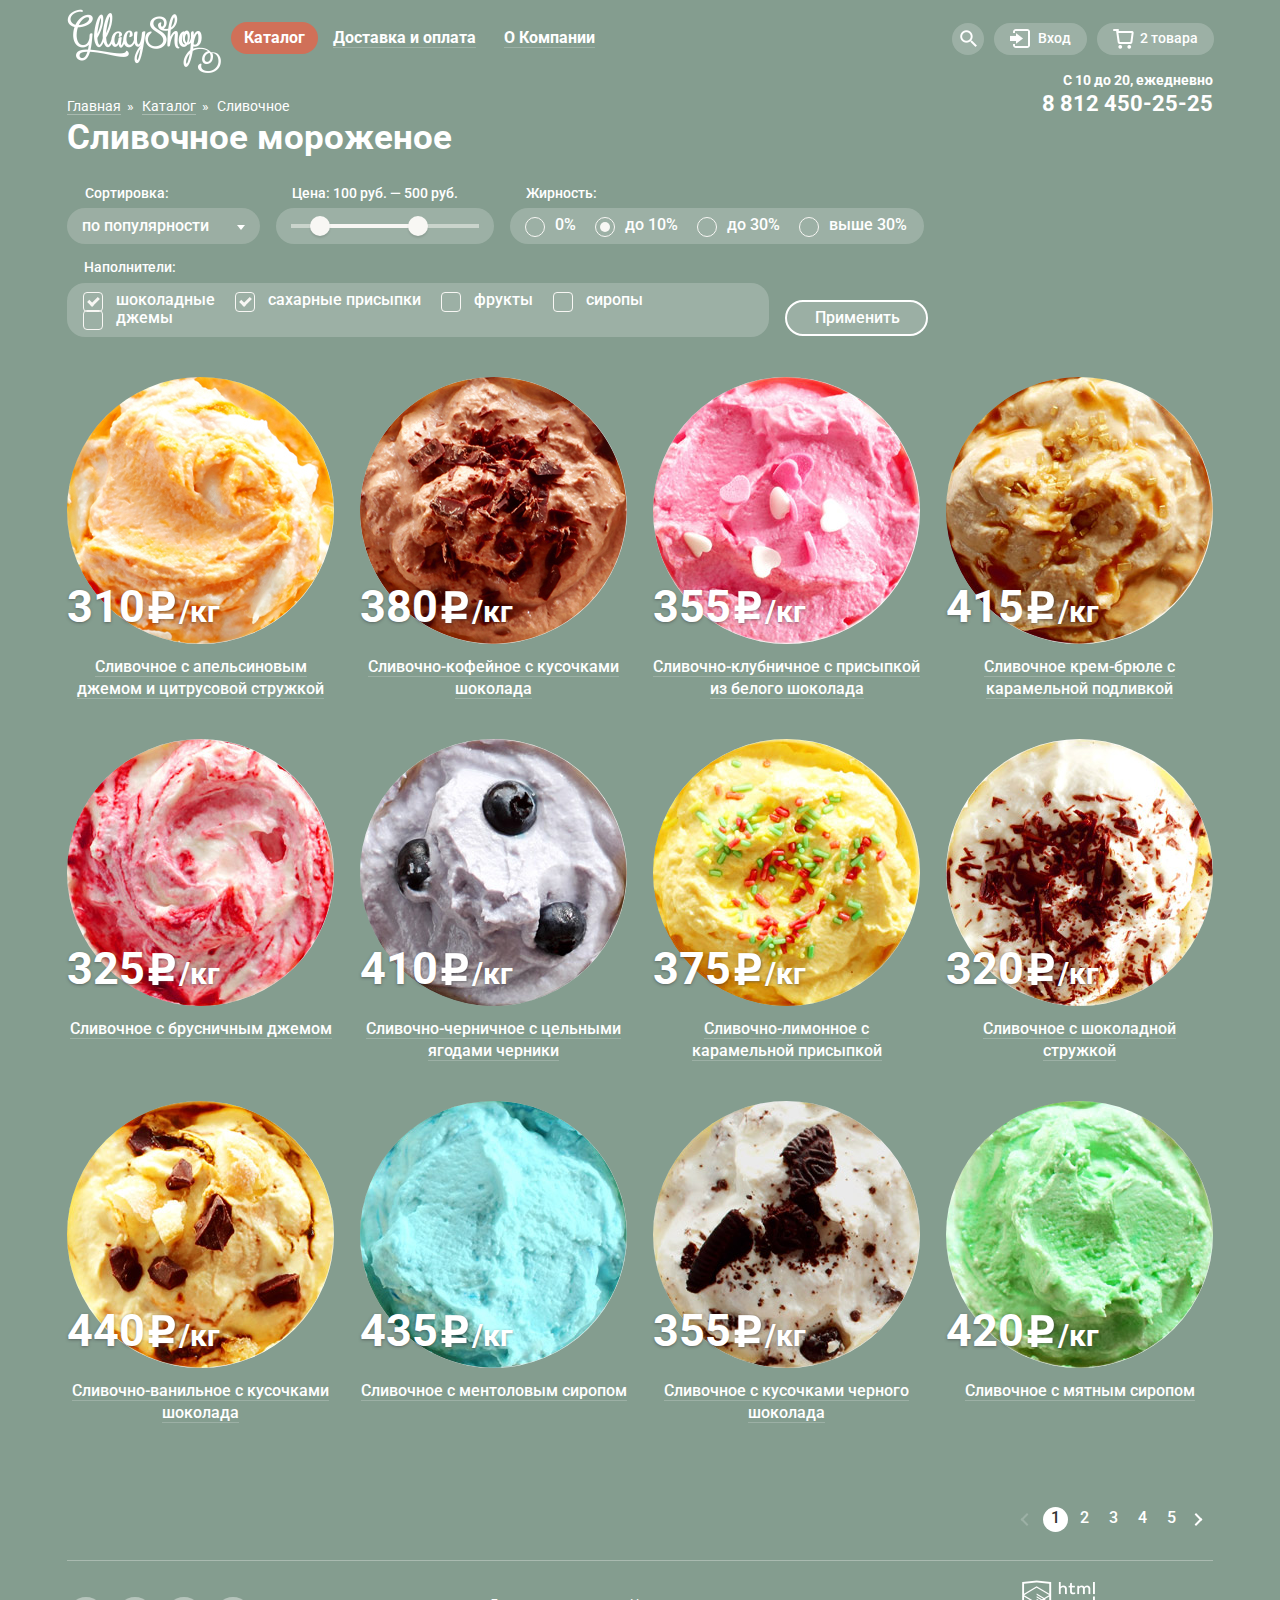
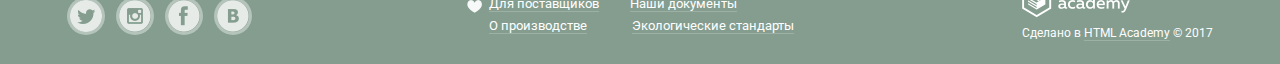
==== commit 9bd6f70f: "Оформление контента gllacy" ====
--- a/catalog.html
+++ b/catalog.html
@@ -17,23 +17,25 @@
 			  	<ul class="menu-header">
 				  	<li class="menu-header-item menu-active-page">
 				  		<a class="menu-active menu-header-link" href="#">Каталог</a>
-				  		<ul class="menu-catalog">
-					  		<li class="menu-catalog-title">
-					  			<a>Новинки</a>
-					  		</li>
-					  		<li class="menu-catalog-item">
-					  			<a class="menu-catalog-item-active" href="#">Сливочное</a>
-					  		</li>
-					  		<li class="menu-catalog-item">
-					  			<a href="#">Щербеты</a>
-					  		</li>
-					  		<li class="menu-catalog-item">
-					  			<a href="#">Фруктовый</a>
-					  		</li>
-					  		<li class="menu-catalog-item">
-					  			<a href="#">Мелорин</a>
-					  		</li>
-					  	</ul>
+				  		<div class="menu-catalog-hide">
+					  		<ul class="menu-catalog">
+						  		<li class="menu-catalog-title">
+						  			<a href="#">Новинки</a>
+						  		</li>
+						  		<li class="menu-catalog-item">
+						  			<a class="menu-catalog-item-active" href="#">Сливочное</a>
+						  		</li>
+						  		<li class="menu-catalog-item">
+						  			<a href="#">Щербеты</a>
+						  		</li>
+						  		<li class="menu-catalog-item">
+						  			<a href="#">Фруктовый</a>
+						  		</li>
+						  		<li class="menu-catalog-item">
+						  			<a href="#">Мелорин</a>
+						  		</li>
+						  	</ul>
+						</div>
 				 	</li>
 				  	<li>
 				  		<a class="menu-header-link" href="#">Доставка и оплата</a>
@@ -46,64 +48,70 @@
 		  	<div class="user-block user-block-catalog">
 		  		<div class="actions">
 		  			<div class="action-search">
-			  			<a class="user-block-btn action-search-btn" href="#"></a>
-			  			<div class="search">
-			  				<form class="search-form" action="#" method="post">
-			  					<div class="search-field">
-			  						<input type="search" name="search" id="search" required>
-			  						<label class="search-placeholder" for="search">Что ищем?</label>
-			  					</div>
-			  				</form>
-			  			</div>
+			  			<a class="user-block-btn action-search-btn" href="#">Поиск</a>
+			  			<div class="search-hide">
+				  			<div class="search">
+				  				<form class="search-form" action="#" method="post">
+				  					<div class="search-field">
+				  						<input type="search" name="search" id="search" required>
+				  						<label class="search-placeholder" for="search">Что ищем?</label>
+				  					</div>
+				  				</form>
+				  			</div>
+				  		</div>
 			  		</div>
 			  		<div class="action-enter">
 			  			<a class="user-block-btn action-enter-btn" href="#">Вход</a>
-			  			<div class="enter">
-			  				<form class="enter-form" action="#" method="post">
-			  					<div class="login-field">
-			  						<input type="email" name="login" id="login" required>
-			  						<label class="login-placeholder" for="login">Электронная почта</label>
-			  					</div>
-			  					<div class="password-field">
-			  						<input type="password" name="password" id="password" required>
-			  						<label class="password-placeholder" for="password">Пароль</label>
-			  					</div>
-			  					<div class="enter-help">
-			  						<input class="btn enter-form-btn" type="submit" value="Войти">
-			  						<div class="help">
-			  							<a class="new-password" href="#">Забыли пароль?</a>
-			  							<a class="new-user" href="#">Новая регистрация</a>
-			  						</div>
-			  					</div>
-			  				</form>
-			  			</div>
+			  			<div class="enter-hide">
+				  			<div class="enter">
+				  				<form class="enter-form" action="#" method="post">
+				  					<div class="login-field">
+				  						<input type="email" name="login" id="login" required>
+				  						<label class="login-placeholder" for="login">Электронная почта</label>
+				  					</div>
+				  					<div class="password-field">
+				  						<input type="password" name="password" id="password" required>
+				  						<label class="password-placeholder" for="password">Пароль</label>
+				  					</div>
+				  					<div class="enter-help">
+				  						<input class="btn enter-form-btn" type="submit" value="Войти">
+				  						<div class="help">
+				  							<a class="new-password" href="#">Забыли пароль?</a>
+				  							<a class="new-user" href="#">Новая регистрация</a>
+				  						</div>
+				  					</div>
+				  				</form>
+				  			</div>
+				  		</div>
 			  		</div>
 			  		<div class="action-basket">
 			  			<a class="user-block-btn action-basket-btn" href="#">2 товара</a>
-			  			<div class="basket">
-			  				<table class="basket-product">
-			  					<tr>
-			  						<td class="basket-product-remove"><button class="basket-product-close" type="button" title="Закрыть">Закрыть</button></td>
-			  						<td class="basket-product-img"><img src="img/ice_1.jpg" width="33" height="33" alt="фотография мороженого"></td>
-			  						<td class="basket-product-name">Пломбир с апельсиновым джемом</td>
-			  						<td class="basket-product-price">1,5 кг х <span>200 руб.</span></td>
-			  						<td class="basket-product-total">300 руб.</td>
-			  					</tr>
-			  					<tr>
-			  						<td class="basket-product-remove"><button class="basket-product-close" type="button" title="Закрыть">Закрыть</button></td>
-			  						<td class="basket-product-img"><img src="img/ice_3.jpg" width="33" height="33" alt="фотография мороженого"></td>
-			  						<td class="basket-product-name">Клубничный пломбир с присыпкой из белого шоколада</td>
-			  						<td class="basket-product-price">1,5 кг х <span>300 руб.</span></td>
-			  						<td class="basket-product-total">450 руб.</td>
-			  					</tr>
-			  					<tr>
-			  						<td class="total" colspan="5">Итого: 750 руб.</td>
-			  					</tr>
-			  				</table>
-			  				<div class="basket-checkout">
-			  					<a href="#" class="btn basket-btn">Оформить заказ</a>
-			  				</div>
-			  			</div>
+			  			<div class="basket-hide">
+				  			<div class="basket">
+				  				<table class="basket-product">
+				  					<tr>
+				  						<td class="basket-product-remove"><button class="basket-product-close" type="button" title="Закрыть">Закрыть</button></td>
+				  						<td class="basket-product-img"><img src="img/ice_1.jpg" width="33" height="33" alt="фотография мороженого"></td>
+				  						<td class="basket-product-name">Пломбир с апельсиновым джемом</td>
+				  						<td class="basket-product-price">1,5 кг х <span>200 руб.</span></td>
+				  						<td class="basket-product-total">300 руб.</td>
+				  					</tr>
+				  					<tr>
+				  						<td class="basket-product-remove"><button class="basket-product-close" type="button" title="Закрыть">Закрыть</button></td>
+				  						<td class="basket-product-img"><img src="img/ice_3.jpg" width="33" height="33" alt="фотография мороженого"></td>
+				  						<td class="basket-product-name">Клубничный пломбир с присыпкой из белого шоколада</td>
+				  						<td class="basket-product-price">1,5 кг х <span>300 руб.</span></td>
+				  						<td class="basket-product-total">450 руб.</td>
+				  					</tr>
+				  					<tr>
+				  						<td class="total" colspan="5">Итого: 750 руб.</td>
+				  					</tr>
+				  				</table>
+				  				<div class="basket-checkout">
+				  					<a href="#" class="btn basket-btn">Оформить заказ</a>
+				  				</div>
+				  			</div>
+				  		</div>
 			  		</div>
 		  		</div>
 		  		<div class="connect">
@@ -130,7 +138,7 @@
 		  	<aside class="topbar">
 		  		<form class="filters" action="#" method="post">
 			  		<fieldset class="filters-item form-sorting">
-			  			<legend>Сортировка:</legend>
+			  			<legend class="form-sorting-title">Сортировка:</legend>
 			  			<div class="form-sorting-select">
 				  			<select class="select" name="sorting">
 				  				<option value="top">по популярности</option>
@@ -142,7 +150,7 @@
 				  		</div>
 			  		</fieldset>
 			  		<fieldset class="filters-item form-price">
-			  			<legend>Цена: 100 руб. &mdash; 500 руб.</legend>
+			  			<legend class="form-price-title">Цена: 100 руб. &mdash; 500 руб.</legend>
 			  			<div class="price-sorting">
 			  				<div class="price-scale">
 			  					<div class="price-range">
@@ -153,58 +161,31 @@
 			  			</div>
 			  		</fieldset>
 			  		<fieldset class="filters-item form-fat">
-			  			<legend>Жирность:</legend>
+			  			<legend class="form-fat-title">Жирность:</legend>
 			  			<div class="form-fat-radio">
 				  			<input class="form-fat-input" type="radio" name="fat" value="pin-1" id="fat-1"> 
-							<label class="form-fat-label" for="fat-1">
-								<span class="fat-indicator"></span>
-								0%
-							</label>
+							<label class="form-fat-label" for="fat-1">0%</label>
 							<input class="form-fat-input" checked type="radio" name="fat" value="pin-2" id="fat-2">
-							<label class="form-fat-label" for="fat-2">
-								<span class="fat-indicator"></span>
-								до 10%
-							</label>
+							<label class="form-fat-label" for="fat-2">до 10%</label>
 							<input  class="form-fat-input" type="radio" name="fat" value="pin-3" id="fat-3">
-							<label class="form-fat-label" for="fat-3">
-								<span class="fat-indicator"></span>
-								до 30%
-							</label>
+							<label class="form-fat-label" for="fat-3">до 30%</label>
 							<input  class="form-fat-input" type="radio" name="fat" value="pin-4" id="fat-4">
-							<label class="form-fat-label" for="fat-4">
-								<span class="fat-indicator"></span>
-								выше 30%
-							</label>
+							<label class="form-fat-label" for="fat-4">выше 30%</label>
 						</div>
 			  		</fieldset>
 			  		<fieldset class="filters-item form-topping">
-			  			<legend>Наполнители:</legend>
+			  			<legend class="form-topping-title">Наполнители:</legend>
 			  			<div class="form-topping-check">
 				  			<input class="form-topping-input" checked type="checkbox" name="topping" id="topping-1">
-							<label class="form-topping-label" for="topping-1">
-								<span class="topping-indicator"></span>
-								шоколадные
-							</label>
+							<label class="form-topping-label" for="topping-1">шоколадные</label>
 							<input class="form-topping-input" checked type="checkbox" name="topping" id="topping-2">
-							<label class="form-topping-label" for="topping-2">
-								<span class="topping-indicator"></span>
-								сахарные присыпки
-							</label>
+							<label class="form-topping-label" for="topping-2">сахарные присыпки</label>
 							<input class="form-topping-input" type="checkbox" name="topping" id="topping-3">
-							<label class="form-topping-label" for="topping-3">
-								<span class="topping-indicator"></span>
-								фрукты
-							</label>
+							<label class="form-topping-label" for="topping-3">фрукты</label>
 							<input class="form-topping-input" type="checkbox" name="topping" id="topping-4">
-							<label class="form-topping-label" for="topping-4">
-								<span class="topping-indicator"></span>
-								сиропы
-							</label>
+							<label class="form-topping-label" for="topping-4">сиропы</label>
 							<input class="form-topping-input" type="checkbox" name="topping" id="topping-5">
-							<label class="form-topping-label" for="topping-5">
-								<span class="topping-indicator"></span>
-								джемы
-							</label>
+							<label class="form-topping-label" for="topping-5">джемы</label>
 						</div>
 			  		</fieldset>
 			  		<div class="form-btn">
@@ -407,7 +388,7 @@
 				</article>
 			</section>
 			<div class="paginator">
-				<span class="paginator-element prev disabled">Назад</span>
+				<a class="paginator-element prev disabled">Назад</a>
 				<span class="paginator-element page-active current">1</span>
 				<a class="paginator-element page" href="#">2</a>
 				<a class="paginator-element page" href="#">3</a>
--- a/css/style.css
+++ b/css/style.css
@@ -2,8 +2,8 @@
 	font-family: "Roboto", "Arial", sans-serif;
 	font-size: 16px;
 	font-weight: 400;
-	color: #ffffff;
-	line-height: 22px;
+	color: rgb(50, 50, 50);
+	line-height: 1.375;
 	background-color: #849d8f;
 	margin: 0;
   	padding: 0;
@@ -80,112 +80,152 @@
 	margin: 0;
 	padding: 0;
 	display: inline-block;
+	font-family: "Roboto", "Arial", sans-serif;
+	font-size: 16px;
+	line-height: 1.125;
+	font-weight: bold;
+	color: rgb(255, 255, 255);
 	margin-right: 2px;
 	padding-top: 7.2px;
 	padding-right: 13px;
 	padding-bottom: 6.8px;
 	padding-left: 13px;
-	font-weight: bold;
+	border-radius: 40px;
+	cursor: pointer;
+}
+
+.menu-header-link {
+	font-family: "Roboto", "Arial", sans-serif;
 	font-size: 16px;
 	line-height: 1.125;
-	border-radius: 40px;
-}
-
-.menu-header-link {
-	font-size: 16px;
-	line-height: 1.125;
-	color: #ffffff;
+	color: rgb(255, 255, 255);
 	text-decoration: none;
 	border-bottom: 1px solid rgba(255, 255, 255, 0.2);
 }
 
 .menu-header > li:hover a {
-	color: #333333;
+	font-family: "Roboto", "Arial", sans-serif;
+	color: rgb(50, 50, 50);
 	text-decoration: none;
 }
 
 .menu-header > li:hover {
-	background: #ffffff;
+	background: rgb(247, 246, 243);
+}
+
+.menu-header > li:active {
+	background-color: rgba(248, 247, 244, 0.988);
+ 	box-shadow: inset 0px 2px 1px 0px #696969;
 }
 
 .menu-header-item {
 	position: relative;
 }
 
+.menu-catalog-hide {
+	box-sizing: border-box;
+	display: none;
+	position: absolute;
+	top: 0px;
+	left: -7px;
+	width: 143px;
+	padding-top: 37px;
+	z-index: 1;
+}
+
 .menu-catalog {
-	position: absolute;
-	top: 35px;
-	left: -7px;
-	box-sizing: border-box;
-	display: none;
+	box-sizing: border-box;
+	position: relative;
 	min-width: 143px;
 	margin: 0;
 	padding: 0;
 	font-size: 0;
 	line-height: 0;
 	list-style: none;
-	background-color: #ffffff;
+	background-color: rgb(248, 247, 244);
 	border-radius: 5px;
-	z-index: 1
+	box-shadow: 0px 20px 20px 0px rgba(0, 0, 0, 0.4);
+	overflow: hidden;
 }
 
 .menu-catalog li {
 	margin: 0;
 	padding: 0;
+	font-family: "Roboto", "Arial", sans-serif;
 	font-size: 14px;
-	line-height: 16px;
-	color: #323232;
-}
-
-.menu-catalog-title {
-	border-bottom: 1px solid #323232;
+	line-height: 1.143;
+	font-weight: 400;
+	color: rgb(50, 50, 50);
+	text-align: left;
+}
+
+.menu-catalog-title:after {
+    content: "";
+    position: absolute;
+    left: 6px;
+    right: 9px;
+    height: 1px;
+    width: 128px;
+    background-color: #d1d0ce;
 }
 
 .menu-catalog-title a {
 	display: block;
+	text-decoration: none;
+	font-family: "Roboto", "Arial", sans-serif;
 	padding-top: 11px;
 	padding-right: 12px;
 	padding-bottom: 11px;
 	padding-left: 14px;
+	font-size: 14px;
+	line-height: 1.143;
+	color: rgb(50, 50, 50);
+	font-weight: bold;
 }
 
 .menu-catalog-item a {
 	display: block;
 	text-decoration: none;
-	color: #323232;
-	font-weight: normal;
 	padding-top: 10px;
 	padding-right: 12px;
 	padding-bottom: 5px;
 	padding-left: 14px;
+	font-family: "Roboto", "Arial", sans-serif;
+	font-size: 14px;
+	line-height: 1.143;
+	font-weight: 400;
+	color: rgb(50, 50, 50);
 }
 
 .menu-catalog-item a:last-child {
 	padding-bottom: 13px;
 }
 
-.menu-header-item:hover .menu-catalog {
+.menu-header-item:hover .menu-catalog-hide {
 	display: block;
 }
 
-.menu-catalog-item a:hover {
-	background-color: #fbded7;
-}
-
-.menu-catalog-item a:active {
-	background-color: #f6b5a5;
+.menu-catalog-item a:hover,
+.menu-catalog-title a:hover {
+	background-color: rgb(251, 222, 215);
+}
+
+.menu-catalog-item a:active,
+.menu-catalog-title a:active {
+	background-color: rgb(246, 181, 165);
 }
 
 .menu-active-page {
-	background: #d07058;
+	background: rgb(208, 112, 88);
 }
 
 .menu-active-page a {
 	border-bottom: none;
 }
 
-.menu-catalog-item-active {
-	background-color: #d07058;
+.menu-catalog-item .menu-catalog-item-active {
+	background-color: rgb(208, 112, 88);
+	color: rgb(255, 255, 255);
 }
 
 .user-block {
@@ -218,16 +258,19 @@
 	text-decoration: none;
 	background: rgba(255, 255, 255, 0.2);
 	border-radius: 40px;
+	font-family: "Roboto", "Arial", sans-serif;
 	font-size: 14px;
-	line-height: 16px;
-	color: #ffffff;
-	font-weight: medium;
+	line-height: 1.143;
+	font-weight: 500;
+	color: rgb(255, 255, 255);
+	z-index: 5;
 }
 
 .action-search-btn {
 	width: 32px;
 	min-height: 32px;
 	border-radius: 50%;
+	text-indent: -3000px;
 }
 
 .action-search-btn::before {
@@ -241,12 +284,18 @@
 	background-position: -10px -759px;
 }
 
+.search-hide {
+	box-sizing: border-box;
+	display: none;
+	position: absolute;
+	top: 0px;
+	right: 0px;
+	width: 341px;
+	padding-top: 36px;
+	z-index: 3;
+}
 .search {
 	box-sizing: border-box;
-	display: none;
-	position: absolute;
-	top: 38px;
-	right: 0px;
 	width: 341px;
 	padding: 20px 15px;
 	border-radius: 6px;
@@ -255,8 +304,11 @@
     text-align: center;
 }
 
+.search-field {
+	position: relative;
+}
+
 .search-field input {
-	position: relative;
 	width: 311px;
 	border: 1px solid rgb(211, 211, 210);
  	border-radius: 5px;
@@ -266,15 +318,17 @@
 
 .search-placeholder {
 	position: absolute;
-	top: 28px;
-	left: 29px;
+	top: 8px;
+	left: 14px;
+	font-family: "Roboto", "Arial", sans-serif;
 	font-size: 14px;
+	line-height: 1.714;
+	font-weight: 400;
 	color: rgb(153, 153, 153);
-	line-height: 1.714;
 	text-align: left;
 }
 
-.action-search:hover .search {
+.action-search:hover .search-hide {
 	display: block;
 }
 
@@ -290,15 +344,15 @@
 }
 
 .action-search:hover .action-search-btn {
-	background-color: #ffffff;
+	background-color: rgb(248, 247, 244);
 	border-radius: 50%; 
 }
 
 .action-enter-btn {
 	position: relative;
-	padding-top: 8px;
+	padding-top: 7px;
 	padding-right: 16px;
-	padding-bottom: 8px;
+	padding-bottom: 9px;
 	padding-left: 44px;
 }
 
@@ -318,13 +372,19 @@
 	margin-left: 10px;
 }
 
+.enter-hide {
+	box-sizing: border-box;
+	display: none;
+	position: absolute;
+	top: 0px;
+	right: 0px;
+	width: 277px;
+	padding-top: 36px;
+	z-index: 2;
+}
+
 .enter {
 	box-sizing: border-box;
-	display: none;
-	position: absolute;
-	z-index: 2;
-	top: 36px;
-	right: 0px;
 	width: 277px;
     padding-top: 20px;
  	padding-right: 17px;
@@ -335,7 +395,7 @@
 	box-shadow: 0px 20px 20px 0px rgba(0, 0, 0, 0.4);
 }
 
-.action-enter:hover .enter {
+.action-enter:hover .enter-hide {
 	display: block;
 }
 
@@ -351,28 +411,19 @@
 }
 
 .action-enter:hover .action-enter-btn {
-	color: #323232;
-	background-color: #ffffff;
+	color: rgb(50, 50, 50);
+	background-color: rgb(248, 247, 244);
 	border-radius: 40px; 
 }
 
-.login-placeholder, .password-placeholder {
-	position: absolute;
-	top: 8px;
-	left:12px;
-	font-size: 14px;
- 	color: rgb(153, 153, 153);
- 	line-height: 1.714;
- 	text-align: left;
- 	z-index: 1;
-}
-
-.login-field {
+.login-field, 
+.password-field {
 	position: relative;
 	margin-bottom: 20px;
 }
 
-.login-field input {
+.login-field input,
+.password-field input {
 	box-sizing: border-box;
 	width: 241px;
 	border: 1px solid rgb(211, 211, 210);
@@ -381,28 +432,31 @@
  	padding: 13px 14px;
 }
 
-.password-field {
-	position: relative;
-	margin-bottom: 20px;
-}
-
-.password-field input {
-	box-sizing: border-box;
-	width: 241px;
-	border: 1px solid rgb(211, 211, 210);
- 	border-radius: 5px;
- 	background-color: rgb(255, 255, 255);
- 	padding: 13px 14px;
+.login-placeholder,
+.password-placeholder {
+	position: absolute;
+	top: 8px;
+	left:14px;
+	font-family: "Roboto", "Arial", sans-serif;
+	font-size: 14px;
+	line-height: 1.714;
+	font-weight: 400;
+ 	color: rgb(153, 153, 153);
+ 	text-align: left;
+ 	z-index: 2;
 }
 
 .enter-help {
  	display: flex;
 }
 
-.new-password, .new-user {
+.new-password,
+.new-user {
+	font-family: "Roboto", "Arial", sans-serif;
 	font-size: 13px;
+	line-height: 1.846;
+	font-weight: 400;
  	color: rgb(50, 50, 50);
- 	line-height: 1.846;
  	text-align: left;
  	text-decoration: none;
  	border-bottom: 1px solid rgba(50, 50, 50, 0.302);
@@ -410,13 +464,13 @@
 
 .new-password:hover,
 .new-user:hover {
-	color: #ffbc9e;
+	color: rgb(255, 188, 158);
 	border-bottom: 1px solid rgba(255, 188, 158, 0.3);
 }
 
 .new-password:active,
 .new-user:active {
-	color: #ffbc9e;
+	color: rgb(255, 188, 158);
 	border-bottom: 1px solid rgba(255, 188, 158, 0.3);
 }
 
@@ -427,9 +481,11 @@
 
 .action-basket-btn {
 	box-sizing: border-box;
-	padding: 8px 16px;
-	padding-left: 44px;
-	min-width: 117px;
+	padding-top: 7px;
+	padding-right: 16px;
+	padding-bottom: 9px;
+	padding-left: 43px;
+	width: 117px;
 }
 
 .action-basket-btn::before {
@@ -443,23 +499,31 @@
 	background-position: -10px -10px;
 }
 
+.basket-hide {
+	box-sizing: border-box;
+	position: absolute;
+	display: none;
+	top: 0px;
+	right: 0px;
+	width: 540px;
+	padding-top: 36px;
+	z-index: 1;
+}
+
 .basket {
 	box-sizing: border-box;
-	display: none;
-	position: absolute;
-	top: 36px;
-	right: 0px;
 	width: 540px;
     padding-top: 20px;
  	padding-right: 14px;
  	padding-bottom: 21px;
  	padding-left: 15px;
- 	border-radius: 6px;
-	background-color: rgb(255, 255, 255);
+ 	border-radius: 5px;
+	background-color: rgb(248, 247, 244);
 	box-shadow: 0px 20px 20px 0px rgba(0, 0, 0, 0.4);
-}
-
-.action-basket:hover .basket {
+	text-align: right;
+}
+
+.action-basket:hover .basket-hide {
 	display: block;
 }
 
@@ -475,18 +539,24 @@
 }
 
 .action-basket:hover .action-basket-btn {
-	color: #323232;
-	background-color: #ffffff;
+	color: rgb(50, 50, 50);
+	background-color: rgba(248, 247, 244, 0.988);
 	border-radius: 40px; 
 }
 
 .basket-product {
-	color: #323232;
+	font-family: "Roboto", "Arial", sans-serif;
+	color: rgb(50, 50, 50);
 	font-size: 13px;
-	line-height: 16px;
-	font-weight: normal;
+	line-height: 1.231;
+	font-weight: 400;
 	margin-bottom: 13px;
 	border-collapse: collapse;
+	text-align: left;
+}
+
+.basket-product-img img {
+	border-radius: 50%;
 }
 
 .basket-product span {
@@ -494,18 +564,20 @@
 }
 
 .total {
+	font-family: "Roboto", "Arial", sans-serif;
 	border-top: 1px solid #cacac7;
 	padding-top: 12px;
 	font-size: 15px;
-	line-height: 18px;
+	line-height: 1.2;
 	font-weight: bold;
 	text-align: right;
 }
 
 .basket-product-remove {
 	vertical-align: top;
+	padding-top: 6px;
 	padding-right: 11px;
-	padding-left: 2px: 
+	padding-left: 2px; 
 	width: 10px;
 }
 
@@ -549,8 +621,8 @@
 	font-size: 0;
 	width: 10px;
  	height: 10px;
- 	background-color: #ffffff;
  	cursor: pointer;
+ 	background-color: rgb(248, 247, 244);
 }
 
 .basket-product-close::before,
@@ -560,8 +632,8 @@
  	top: 4px;
  	left: -1px;
  	width: 12px;
- 	height: 2px;
- 	background-color: #323232;
+ 	height: 1px;
+ 	background-color: rgb(50, 50, 50);
  	border-radius: 1px;
 }
 
@@ -573,49 +645,44 @@
  	transform: rotate(-45deg);
 }
 
-.basket-checkout {
-	float: right;
-}
-
 .connect {
 	font-weight: bold;
-	color: #ffffff;
+	color: rgb(255, 255, 255);
 	text-align: right;
 }
 
 .time {
+	font-family: "Roboto", "Arial", sans-serif;
 	margin: 0;
 	font-size: 14px;
-	line-height: 16px;
+	line-height: 1.143;
 	margin-bottom: 4px;
 }
 
 .phone {
+	font-family: "Roboto", "Arial", sans-serif;
 	margin: 0;
 	font-size: 22px;
-	line-height: 24px;
+	line-height: 1.091;
 }
 
 .carousel {
 	position: relative;
+	margin-bottom: 43px;
  	padding-top: 274px;
  	text-align: center;
- 	color: #ffffff;
-	margin-bottom: 43px;
+ 	color: rgb(255, 255, 255);
 }
 
 .slide {
  	display: none;
 }
 
-h2 {
-	font-weight: bold;
-}
-
 .slide-title {
 	width: 700px;
+	font-family: "Roboto", "Arial", sans-serif;
 	font-size: 60px;
-	line-height: 60.35px;
+	line-height: 1.006;
 	font-weight: bold;
 	margin: 0 auto;
 	margin-bottom: 31px;	
@@ -636,9 +703,17 @@
  	margin-right: 8px;
  	vertical-align: top;
  	background-color: transparent;
- 	border: 2px solid #ffffff;
+ 	border: 2px solid rgb(255, 255, 255);
  	border-radius: 50%;
  	cursor: pointer;
+}
+
+.carousel-controls label:hover {
+	background-color: rgba(248, 247, 244, 0.4);
+}
+
+.carousel-controls label:active {
+	background-color: rgb(255, 255, 255);
 }
 
 #slide-1:checked ~ .site-wrapper #carousel-slide-1,
@@ -675,16 +750,24 @@
 }
 
 .offer {
-	margin: 0;
-	padding: 0;
+	box-sizing: border-box;
+	margin: 0;
+	padding: 0;
+	margin-right: 26px;
+	padding-top: 14px;
+	padding-right: 21px;
+	padding-bottom: 23px;
+	padding-left: 18px;
 	width: 560px;
 	float: left;
+	font-family: "Roboto", "Arial", sans-serif;
 	font-weight: bold;
-	margin-right: 26px;
+	color: rgb(255, 255, 255);
 	background-position: center;
 	background-repeat: no-repeat;
 	overflow: hidden;
 	border-radius: 15px;
+	text-align: left;
 }
 
 .offer:last-child {
@@ -693,21 +776,18 @@
 
 .offer-title {
 	margin: 0;
-	margin-top: 14px;
-	margin-left: 18px;
-	margin-right: 21px;
 	margin-bottom: 16px;
+	font-family: "Roboto", "Arial", sans-serif;
 	font-size: 35px;
 	line-height: 41px;
 }
 
 .offer p {
 	margin: 0;
-	margin-left: 19px;
-	margin-right: 21px;
+	margin-bottom: 44.7px;
+	font-family: "Roboto", "Arial", sans-serif;
 	font-size: 18px;
 	line-height: 22px;
-	margin-bottom: 44.7px;
 }
 
 .offer-1 {
@@ -727,13 +807,14 @@
 .heading-title {
 	margin: 0;
 	padding: 0;
-	margin-bottom: 27px;
+	margin-bottom: 28px;
 }
 
 .breadcrumbs {
 	margin: 0;
 	padding: 0;
 	margin-bottom: 2.5px;
+	font-family: "Roboto", "Arial", sans-serif;
 	font-size: 0px;
 	line-height: 0px;
 	list-style: none;
@@ -744,10 +825,13 @@
 	padding: 0;
 	display: inline-block;
 	position: relative;
-	margin-right: 22px;
-	font-weight: normal;
+	margin-right: 21px;
+	font-family: "Roboto", "Arial", sans-serif;
 	font-size: 14px;
-	line-height: 16px;
+	line-height: 1.143;
+	font-weight: 400;
+	color: rgb(255, 255, 255);
+	text-align: left;
 }
 
 .breadcrumbs-element a:after {
@@ -757,26 +841,33 @@
 }
 
 .breadcrumbs-element a {
-	color: #ffffff;
+	color: rgb(255, 255, 255);
 	text-decoration: none;
 	border-bottom: 1px solid rgba(255, 255, 255, 0.3);
 }
 
 .breadcrumbs-element:hover a {
-	color: #ffbc9e;
+	color: rgb(255, 188, 158);
 	border-bottom: 1px solid rgba(255, 188, 158, 0.3);
 }
 
+.breadcrumbs-element:hover a:after {
+	color: rgb(255, 255, 255);
+}
+
 .breadcrumbs-element:active a {
-	color: #ffbc9e;
+	color: rgb(255, 188, 158);
 	border-bottom: 1px solid rgba(255, 188, 158, 0.3);
 }
 
 .catalog-title {
 	margin: 0;
+	font-family: "Roboto", "Arial", sans-serif;
 	font-size: 35px;
+	line-height: 1.171;
 	font-weight: bold;
-	line-height: 41px;
+	color: rgb(255, 255, 255);
+	text-align: left;
 }
 
 .topbar {
@@ -789,34 +880,37 @@
 	padding: 0;
 	border: none;
 	margin-right: 12px;
-	margin-bottom: 16px;
+	margin-bottom: 15px;
 	padding: 0;
 	vertical-align: top;
-}
-
-.filters legend {
-	font-size: 14px;
-	line-height: 16px;
-	color: #ffffff;
-	margin-bottom: 6px;
-	margin-left: 15px;
 }
 
 .form-sorting {
 	width: 193px;
 }
 
+.form-sorting-title {
+    margin-bottom: 7px;
+    margin-left: 16px;
+    font-family: "Roboto", "Arial", sans-serif;
+ 	font-size: 14px;
+	line-height: 1.143;
+	font-weight: 500;
+ 	color: rgb(255, 255, 255);
+ 	text-align: left;
+}
+
 .form-sorting-select {
 	position: relative;
 	box-sizing: border-box;
 	margin: 0;
 	padding: 0; 
 	width: 100%;
-	height: 36px;
-	background-color: rgba(255, 255, 255, 0.188);
+	min-height: 36px;
+	background-color: rgba(248, 247, 244, 0.2);
 	border-radius: 30px;
-	cursor: pointer;
     font-weight: 500;
+    cursor: pointer;
 }
 
 .select {
@@ -825,19 +919,22 @@
 	outline: none;
 	border: 0;
 	width: 100%;
-    height: 36px;
+    min-height: 36px;
     padding-top: 0;
     padding-right: 25px;
-    padding-bottom: 0;
-    padding-left: 10px;
+    padding-bottom: 1px;
+    padding-left: 15px;
     background-color: transparent;
     border-radius: 30px;
     cursor: pointer;
     -webkit-appearance: none;
     text-transform: none;
+    font-family: "Roboto", "Arial", sans-serif;
     font-size: 16px;
+    line-height: 1.125;
     font-weight: 500;
-    color: #ffffff;
+    color: rgb(255, 255, 255);
+    text-align: left;
 }
 
 .select-icon:after {
@@ -852,24 +949,40 @@
     border-right: 4px solid transparent;
     border-bottom: 5px solid transparent;
     border-left: 4px solid transparent;
+    color: rgb(255, 255, 255);
 }
 
 .form-sorting-select:hover .select,
 .form-sorting-select:hover .select-icon:after {
 	background-color: rgba(255, 255, 255, 1);
-	color: #323232;
+	color: rgb(50, 50, 50);
 }
 
 .form-price {
 	width: 218px;
+}
+
+.form-price-title {   
+    margin-bottom: 7px;
+    margin-left: 14px;
+    font-family: "Roboto", "Arial", sans-serif;
+ 	font-size: 14px;
+ 	line-height: 1.143;
+ 	color: rgb(255, 255, 255);
+ 	font-weight: 500;
+ 	text-align: left;
 }
 
 .price-sorting {
 	align-items: center;
     width: 100%;
     height: 36px;
-    padding: 15px;
+    padding-top:16px;
+    padding-right:15px;
+    padding-bottom:15px;
+    padding-left:15px;
     box-sizing: border-box;
+    font-family: "Roboto", "Arial", sans-serif;
     line-height: 1;
     font-weight: 500;
     border-radius: 30px;
@@ -880,7 +993,7 @@
 	box-sizing: border-box;
     width: 100%;
     height: 4px;
-    background-color: rgba(255,255,255, 0.5);
+    background-color: rgba(248, 247, 244, 0.502);
     cursor: pointer;
 }
 
@@ -889,7 +1002,7 @@
     margin-left: 20%;
     width: 51%;
     height: inherit;
-    background-color: #f8f7f4;
+    background-color: rgb(248, 247, 244);
 }
 
 .price-toggle {
@@ -897,18 +1010,18 @@
     top: 50%;
     width: 20px;
     height: 20px;
-    background-color: #f8f7f4;
+    background-color: rgb(248, 247, 244);
     border-radius: 50%;
-    box-shadow: 0 2px 2px rgba(0,0,0, 0.1);
+    box-shadow: 0px 2px 2px 0px rgba(0, 0, 0, 0.1);
 }
 
 .price-toggle-min {
-	left: 0;
+	left: -9px;
 	transform: translateX(-50%) translateY(-50%);
 }
 
 .price-toggle-max {
-	right: 0;
+	right: 6px;
 	transform: translateX(50%) translateY(-50%);
 }
 
@@ -916,111 +1029,137 @@
 	width: 414px;
 }
 
+.form-fat-title {
+	margin-bottom: 7px;
+	margin-left: 14px;
+	font-family: "Roboto", "Arial", sans-serif;
+	font-size: 14px;
+	line-height: 1.143;
+	font-weight: 500;
+	color: rgb(255, 255, 255);
+	
+	text-align: left;
+}
+
 .form-fat-radio {
-	width: 100%;
-	height: 36px;
-    padding: 10px 15px;
-    box-sizing: border-box;
-    line-height: 1;
-    font-weight: 500;
-    border-radius: 30px;
+    padding-top: 8px;
+    padding-right: 16px;
+    padding-bottom:10px;
+	padding-left: 15px;
+	font-size: 0;
+    border-radius: 18px;
     background-color: rgba(255,255,255, 0.2);
 }
 
-.form-fat-input {
+.form-fat-input,
+.form-topping-input {
 	display: none;
 	padding: 0;
 	margin: 0;
-	box-sizing: border-box;
-	line-height: normal;
-}
+}
+
+.form-fat-label,
+.form-topping-label {
+	position: relative;
+	font-family: "Roboto", "Arial", sans-serif;
+	font-size: 16px;
+	line-height: 1.125;
+	font-weight: 500;
+ 	color: rgb(255, 255, 255);
+ 	vertical-align: middle;
+    cursor: pointer;
+}	
 
 .form-fat-label {
-	position: relative;
-    margin-right: 15px;
+	margin-right: 19px;
     padding-left: 30px;
-    cursor: pointer;
-}
-
-.fat-indicator {
-	position: absolute;
-    top: 2px;
-    left: 0;
-    box-sizing: border-box;
-    width: 20px;
-    height: 20px;
-    border: 1px solid #f8f7f4;
+}
+
+.form-topping-label {
+	margin-right: 20px;
+    padding-left: 33px;
+}
+
+.form-fat-label:last-child,
+.form-topping-label:last-child {
+	margin: 0;
+}
+
+.form-fat-label::before {
+	content: "";
+	position: absolute;
+	top: 50%;
+	left: 0;
+	margin-top: -8px;
+	padding: 4px;
+	width: 10px;
+    height: 10px;
+    border: 1px solid rgb(248, 247, 244);
     border-radius: 50px;
-}
-
-.form-fat-input:checked+.form-fat-label  .fat-indicator:before {
-    content: "";
-    position: absolute;
-    top: 50%;
-    left: 50%;
-    -webkit-transform: translate(-50%,-50%);
-    -ms-transform: translate(-50%,-50%);
-    transform: translate(-50%,-50%);
-    width: 10px;
-    height: 10px;
-    background-color: #f8f7f4;
-    border-radius: 50px;
+    background-clip: content-box;
+}
+
+.form-fat-input:checked+.form-fat-label::before {
+    background-color: rgb(248, 247, 244);
+}
+
+.form-fat-label:hover .form-fat-label::before {
+	border: 2px solid rgb(248, 247, 244);
 }
 
 .form-topping {
 	width: 702px;
 }
 
+.form-topping-title {
+	margin-bottom: 7px;
+    margin-left: 15px;
+    font-family: "Roboto", "Arial", sans-serif;
+	font-size: 14px;
+	line-height: 1.2;
+    font-weight: 500;
+    color: rgb(255, 255, 255);
+    text-align: left;
+}
+
 .form-topping-check {
-	width: 100%;
-    height: 36px;
-    padding: 10px 20px 10px 17px;
-    box-sizing: border-box;
-    line-height: 1;
-    font-weight: 500;
-    border-radius: 30px;
-    background-color: rgba(255,255,255, 0.2);
-}
-
-.form-topping-input {
-	box-sizing: border-box;
-	padding: 0;
-	margin: 0;
-	display: none;
-	line-height: normal;
-}
-
-.form-topping-label {
-	position: relative;
-	margin-right: 16px;
-    padding-left: 32px;
-    cursor: pointer;
-}
-
-.topping-indicator {
-	position: absolute;
-    top: 2px;
-    left: -1px;
-    box-sizing: border-box;
-    width: 20px;
-    height: 20px;
-    border: 1px solid #fff;
+    padding-top: 8px;
+    padding-right: 19px;
+    padding-bottom: 10px;
+    padding-left: 16px;
+    font-size: 0px;
+    border-radius: 18px;
+    background-color: rgba(255,255,255, 0.2);  
+}
+
+.form-topping-label::before {
+	content: "";
+	position: absolute;
+	top: 50%;
+	left: 0;
+	width: 18px;
+    height: 18px;
+    border: 1px solid #f8f7f4;
     border-radius: 4px;
-}
-
-.form-topping-input:checked+.form-topping-label .topping-indicator:before {
-    content: "";
-    position: absolute;
-    top: 50%;
-    left: 50%;
-    -webkit-transform: translate(-50%,-75%) rotate(-45deg);
-    -ms-transform: translate(-50%,-75%) rotate(-45deg);
-    transform: translate(-50%,-75%) rotate(-45deg);
-    width: 8px;
-    height: 4px;
-    border: 2px solid #fff;
-    border-top-color: transparent;
-    border-right-color: transparent;
+    margin-top: -8px;
+}
+
+.form-topping-label::after {
+	content: "";
+	position: absolute;
+	top: 50%;
+	left: 7px;
+	width: 4px;
+    height: 8px;
+    border-bottom: 3px solid #f8f7f4;
+    border-right: 3px solid #f8f7f4;
+    transform: rotate(45deg);
+    margin-top: -5px;
+    opacity: 0;
+}
+
+.form-topping-input:checked+ .form-topping-label::after {
+  opacity: 1;
 }
 
 .form-btn {
@@ -1036,24 +1175,26 @@
 	outline: none;
 	text-decoration: none;
 	padding: 7px 28px;
+	font-family: "Roboto", "Arial", sans-serif;
 	font-size: 16px;
-	line-height: 18px;
-	color: #ffffff;
-	text-align: center;
+	line-height: 1.125;
+	font-weight: 500;
+	color: rgb(255, 255, 255);
+	text-align: left;
 	border-radius: 30px;
-	border: 2px solid #ffffff;
+	border: 2px solid rgb(255, 255, 255);
 	background-color: rgba(255, 255, 255, 0.188);
 	cursor: pointer;
 }
 
 .form-btn:hover input {
-	color: #323232;
+	color: rgb(50, 50, 50);
 	background-color: rgba(255, 255, 255, 1);
 }
 
 .form-btn:active input {
 	border-color: rgb(237, 237, 237);
-	color: #323232;
+	color: rgb(50, 50, 50);
 	background-color: rgb(237, 237, 237);
 	box-shadow: inset 0px 2px 1px 0px #696969;
 }
@@ -1068,10 +1209,16 @@
 	position: relative;
 	display: inline-block;
 	width: 267px;
+	min-height: 333px;
 	margin-right: 26px;
-	margin-bottom: 39px; 
+	margin-bottom: 29px; 
 	vertical-align: top;
+	font-family: "Roboto", "Arial", sans-serif;
 	font-size: 16px;
+	line-height: 22px;
+	font-weight: 500;
+	color: rgb(255, 255, 255);
+	text-align: center;
 }
 
 .card-product:nth-child(4n) {
@@ -1109,9 +1256,15 @@
 	margin: 0;
 	padding: 0;
 	position: absolute;
+	top: 207px;
+	font-family: "Roboto", "Arial", sans-serif;
 	font-size: 45px;
+	line-height: 1;
 	font-weight: bold;
-	top: 219px;
+	color: rgb(255, 255, 255);
+	text-align: left;
+ 	text-shadow: 0px 1px 3px rgba(49, 50, 53, 0.5);
+	
 }
 
 .rub {
@@ -1147,23 +1300,29 @@
 	margin: 0;
 	padding: 0;
 	text-decoration: none;
-	color: #ffffff;
-	font-weight: medium;
+	font-family: "Roboto", "Arial", sans-serif;
+	color: rgb(255, 255, 255);
+	line-height: 1.375;
+	font-weight: 500;
 	border-bottom: 1px solid rgba(255, 255, 255, 0.2);
+	text-align: center;
 }
 
 .action-product {
+	box-sizing: border-box;
 	display: none;
 	position: absolute;
+	bottom: -65px;
+	left: -12px;
 	width: 293px;
+	min-height: 405px;
 	padding-top: 339px;
 	padding-bottom: 22px;
+	border-radius: 5px;
+	background:  rgba(248, 247, 244, 0.302);
+	box-shadow: 0px 20px 20px 0px rgba(0, 0, 0, 0.4);
+	text-align: center;
 	z-index: 2;
-	border-radius: 5px;
-	background:  rgba(255, 255, 255, 0.3);
-	text-align: center;
-	bottom: -78px;
-	left: -12px;
 }
 
 .card-product:hover .action-product {
@@ -1174,32 +1333,45 @@
 	border-bottom: none;
 }
 
+.card-product:hover .img-product {
+	border-bottom: none;
+	z-index: 3;
+}
+
+
 .main-info {
 	margin: 0;
 	padding: 0;
-	color: #323232;
-	background-position: center;
-	background-repeat: repeat;
-	overflow: hidden;
-	border-radius: 15px;
-	background-color: #ece2cc;
-	background-image: url(../img/wafer_background.jpg);
-	background-position-x: 10px;
-    background-position-y: -2px;
+	margin-bottom: 40px;
 	padding-top: 22.9px;
 	padding-left: 19.4px;
 	padding-right: 20px;
 	padding-bottom: 14px;
-	margin-bottom: 40px;
+	background-color: #ece2cc;
+	background-image: url(../img/wafer_background.jpg);
+	background-position: center;
+	background-repeat: repeat;
+	overflow: hidden;
+	background-position-x: 10px;
+    background-position-y: -2px;
+    border-radius: 15px;
+    font-family: "Roboto", "Arial", sans-serif;
+    font-size: 16px; 
+    line-height: 1.375;
+    font-weight: 400;
+	color: rgb(50, 50, 50);
+	text-align: left;
 }
 
 .info-title {
 	margin: 0;
 	padding: 0;
+	margin-bottom: 9px;
+	font-family: "Roboto", "Arial", sans-serif;
 	font-size: 24px;
-	font-weight: bold;
 	line-height: 1.25;
-	margin-bottom: 9px;
+	font-weight: 500;
+	text-align: left;
 }
 
 .advantages {
@@ -1259,21 +1431,21 @@
 }
 
 .spamming-block {
-	padding: 0;
-	margin: 0;
+	box-sizing: border-box;
+	padding: 0;
+	margin: 0;
+	margin-right: 26px;
+	padding-top: 22px;
+	padding-right: 21px;
+	padding-bottom: 25px;
+	padding-left: 19px;
 	width: 560px;
 	min-height: 220px;
-	box-sizing: border-box;
-	float: left;
-	margin-right: 26px;
 	background-position: center;
 	background-repeat: no-repeat;
 	overflow: hidden;
 	border-radius: 15px;
-	padding-top: 22px;
-	padding-right: 21px;
-	padding-bottom: 25px;
-	padding-left: 19px;
+	float: left;
 }
 
 .spamming-block:last-child {
@@ -1283,9 +1455,14 @@
 .new {
 	background-color: #ffffff;
 	background-image: url(../img/straw_background.jpg);
-	color: #323232;
 	background-position-x: -52px;
     background-position-y: -224px;
+    font-family: "Roboto", "Arial", sans-serif;
+    font-size: 16px;
+    line-height: 1.375;
+    font-weight: 500;
+    color: rgb(50, 50, 50);
+    text-align: left;
 }
 
 .new-title {
@@ -1298,17 +1475,18 @@
 	margin: 0;
 	padding: 0;
 	width: 290px;
-	line-height: 30px;
 }
 
 .new-article a {
 	margin: 0;
 	padding: 0;
-	text-decoration: none;
+	font-family: "Roboto", "Arial", sans-serif;
 	font-size: 24px;
+	line-height: 1.25;
 	font-weight: bold;
-	color: #323232;
-	border-bottom: 2px solid #323232;
+	color: rgb(50, 50, 50);
+	text-align: left;
+	f
 }
 
 .email {
@@ -1317,7 +1495,11 @@
 	padding-left: 26px; 
 	background: url(../img/mail_background.jpg) no-repeat;
 	background-color: #f8f7f4;
-	color: #5a5a5a;
+	font-family: "Roboto", "Arial", sans-serif;
+	font-size: 16px;
+	line-height: 1.375;
+	font-weight: 400;
+	color: rgb(90, 90, 90);	
 }
 
 .email-title {
@@ -1342,7 +1524,7 @@
 	min-height: 44px;
 	border: none;
 	border-radius: 5px;
-	background-color: rgb(255, 255, 255);
+	background-color: rgba(255, 255, 255, 0.52);
   	opacity: 0.52;
   	border: 1px solid rgb(178, 178, 178);
 }
@@ -1351,44 +1533,56 @@
 	position: absolute;
 	top: 9px;
 	left: 14px;
+	font-family: "Roboto", "Arial", sans-serif;
  	font-size: 16px;
+ 	line-height: 1.5;
  	color: rgb(153, 153, 153);
- 	line-height: 1.5;
  	text-align: left;
 }
 
 .address-contacts {
-	position: relative;
-	z-index: 1;
-	font-style: normal;
+	box-sizing: border-box;
 	padding: 0;
 	margin: 0;
 	margin-top: 62px;
 	margin-bottom: 62px;
-	width: 302px;
-	box-sizing: border-box;
-	float: right;
-	background-color: #ffffff;
-	border-radius: 15px;
+	position: relative;
 	padding-top: 28px;
 	padding-right: 25px;
 	padding-bottom: 31px;
 	padding-left: 25px;
-}
-
-.address-contacts p {
-	margin: 0;
-	padding: 0;
-	color: #323232;
+	font-style: normal;
+	width: 302px;
+	font-family: "Roboto", "Arial", sans-serif;
 	font-size: 14px;
 	line-height: 20px;
-	margin-bottom: 25px;
-}
-
-.address-contacts span {
+	font-weight:400;
+	color: rgb(50, 50, 50);
+	text-align: left;
+	background-color: rgba(255, 255, 255, 0.98);
+	border-radius: 15px;
+	z-index: 1;
+	float: right;
+}
+
+.address-contacts p {
+	margin: 0;
+	padding: 0;
+	margin-bottom: 19px;
+}
+
+.address {
+	font-family: "Roboto", "Arial", sans-serif;
 	font-size: 18px;
 	line-height: 24px;
 	font-weight: bold;
+}
+
+.address-phone {
+	font-family: "Roboto", "Arial", sans-serif;
+	font-size: 18px;
+	font-weight: bold;
+	line-height: 31px;
 }
 
 .map {
@@ -1406,21 +1600,24 @@
 }
 
 .paginator {
+	margin: 0;
+	padding: 0;
+	padding-top: 44px;
+	padding-bottom: 28px;
 	text-align: right;
-	margin-right: -3px;
-	padding-top: 43px;
-	padding-bottom: 30px;
 	border-bottom: 1px solid rgba(255, 255, 255, 0.302)
 }
 
 .paginator-element {
 	display: inline-block;
+	margin-right: 0px;
 	min-width: 25px;
-    height: 25px;
+    min-height: 25px;
     border-radius: 50%;
+    font-family: "Roboto", "Arial", sans-serif;
     font-size: 16px;
-    line-height: 23px;
-    color: #ffffff;
+    font-weight: 500;
+    color: rgb(255, 255, 255);
     text-decoration: none;
     text-align: center;
     vertical-align: middle;
@@ -1436,48 +1633,30 @@
 	text-indent: -3000px;
 }
 
-.prev::before {
+.prev::before,
+.next::after {
 	content: "";
  	position: absolute;
  	top: 14px;
  	left: 6px;
  	width: 9px;
  	height: 2px;
- 	background-color: #ffffff;
-}
-
-.prev::after {
+ 	background-color: rgb(255, 255, 255);
+}
+
+.prev::after,
+ .next::before {
 	content: "";
  	position: absolute;
  	top: 9px;
  	left: 6px;
  	width: 9px;
  	height: 2px;
- 	background-color: #ffffff;
-}
-
-.next::before {
-	content: "";
- 	position: absolute;
- 	top: 8px;
- 	left: 13px;
- 	width: 9px;
- 	height: 2px;
- 	background-color: #ffffff;
-}
-
-.next::after {
-	content: "";
- 	position: absolute;
- 	top: 13px;
- 	left: 13px;
- 	width: 9px;
- 	height: 2px;
- 	background-color: #ffffff;
+ 	background-color: rgb(255, 255, 255);
 }
 
 .prev::before,
-.next::before {
+.next::before{
  	transform: rotate(45deg);
 }
 
@@ -1487,8 +1666,8 @@
 }
 
 .current {
-	background-color: #ffffff;
-	color: #323232;
+	background-color: rgb(255, 255, 255);
+	color: rgb(50, 50, 50);
 }
 
 .disabled {
@@ -1501,7 +1680,7 @@
 
 .paginator a:active {
 	background: rgba(255, 255, 255, 1);
-	color: #323232;
+	color: rgb(50, 50, 50)
 }
 
 .footer-social {
@@ -1556,7 +1735,7 @@
 	float: left; 
 	margin: 0;
 	padding: 0;
-	padding-top: 30px;
+	padding-top: 31px;
 	padding-right: 126px;
 	padding-left: 109px;
 }
@@ -1577,10 +1756,13 @@
 	padding: 0;
 	margin: 0;
 	text-decoration: none;
+	font-family: "Roboto", "Arial", sans-serif;
 	font-size: 13px;
-	line-height: 18px;
-	color: #ffffff;
+	line-height: 1.385;
+	font-weight: 400;
+	color: rgb(255, 255, 255);
 	border-bottom: 1px solid rgba(255, 255, 255, 0.2);
+	text-align: left;
 }
 
 .footer-menu li:last-child {
@@ -1631,12 +1813,17 @@
 .footer-copyright p {
 	margin: 0;
 	padding: 0;
+	font-family: "Roboto", "Arial", sans-serif;
 	font-size: 12px;
+	line-height: 1.5;
+	font-weight: 400;
+	color: rgb(254, 254, 254);
+	text-align: left;
 }
 
 .link {
 	text-decoration: none;
-	color: #ffffff;
+	color: rgb(254, 254, 254);
 	border-bottom: 1px solid rgba(255, 255, 255, 0.2);
 }
 
@@ -1654,7 +1841,7 @@
 	display: none;
 	box-sizing: border-box;
 	position: absolute;
-	top: 120px;
+	top: 338px;
 	left: 50%;
 	margin-left: -250px;
 	width: 477px;
@@ -1662,9 +1849,10 @@
  	padding-right: 25px;
  	padding-bottom: 27px;
  	padding-left: 24px;
- 	border-radius: 6px;
+ 	border-radius: 10px;
 	background-color: rgb(248, 247, 244);
 	font-family: "Roboto", "Arial", sans-serif;
+	z-index: 25;
 }
 
 .modal-content-close {
@@ -1687,7 +1875,7 @@
  	left: -3px;
  	width: 22px;
  	height: 2px;
- 	background-color: #323232;
+ 	background-color: rgb(0, 0, 0);
 }
 
 .modal-content-close::before {
@@ -1706,9 +1894,13 @@
 
 .feedback-form legend {
 	margin-bottom: 18px;
+	font-family: "Roboto", "Arial", sans-serif;
 	font-size: 24px;
+	line-height: 1.167;
 	line-height: 28px;
-	color: #323232;
+	font-weight: 500;
+	color: rgb(50, 50, 50);
+	text-align: left;
 }
 
 .feedback-name-label,
@@ -1717,45 +1909,32 @@
 	position: absolute;
 	top: 8px;
 	left:12px;
+	font-family: "Roboto", "Arial", sans-serif;
 	font-size: 16px;
+	line-height: 1.5;
+	font-weight: 400;
  	color: rgb(153, 153, 153);
- 	line-height: 24px;
  	text-align: left;
  	z-index: 1;
 }
 
-.feedback-name {
+.feedback-name,
+.feedback-email {
 	position: relative;
 	margin-bottom: 20px;
 }
 
-.feedback-name input {
+.feedback-name input,
+.feedback-email input {
 	box-sizing: border-box;
 	padding-top: 13px;
 	padding-right: 14px;
 	padding-bottom: 13px;
 	padding-left: 14px;
 	width: 267px;
-	border: 1px solid rgb(211, 211, 210);
+	border: 1px solid rgb(178, 178, 178);
  	border-radius: 5px;
- 	background-color: rgb(255, 255, 255);
-}
-
-.feedback-email {
-	position: relative;
-	margin-bottom: 20px;
-}
-
-.feedback-email input {
-	box-sizing: border-box;
-	padding-top: 13px;
-	padding-right: 14px;
-	padding-bottom: 13px;
-	padding-left: 14px;
-	width: 267px;
-	border: 1px solid rgb(211, 211, 210);
- 	border-radius: 5px;
- 	background-color: rgb(255, 255, 255);
+ 	background-color: rgba(255, 255, 255, 0.52);
 }
 
 .feedback-question {
@@ -1772,26 +1951,77 @@
 	width: 428px;
 	min-height: 155px;
 	resize: none;
-	border: 1px solid rgb(211, 211, 210);
+	border: 1px solid rgb(178, 178, 178);
  	border-radius: 5px;
- 	background-color: rgb(255, 255, 255);
+ 	background-color: rgb(255, 255, 255, 0.52);
+}
+
+.feedback-name input:hover,
+.feedback-email input:hover,
+ .question:hover,
+ .email-field input:hover,
+ .search-field input:hover,
+ .login-field input:hover,
+ .password-field input:hover {
+ 	box-shadow: 0 0 0 2px rgb(154, 154, 154)
+ }
+
+.feedback-name input:focus,
+.feedback-email input:focus,
+.question:focus,
+.email-field input:focus,
+.search-field input:focus,
+.login-field input:focus,
+.password-field input:focus {
+	outline: none;
+	background-color: rgba(255, 255, 255, 0.52);
+	box-shadow: none;
+	box-shadow: 0 0 0 2px rgb(46, 136, 228);
+}
+
+.login-field input:focus+.login-placeholder,
+.password-field input:focus+.password-placeholder,
+.search-field input:focus+.search-placeholder,
+.email-field input:focus+.email-field-label,
+.feedback-name input:focus+.feedback-name-label,
+.feedback-email input:focus+.feedback-email-label,
+.question:focus+.feedback-question-label {
+	font-size: 10px;
+	color: rgb(91, 157, 223);
+	line-height: 1.182;
+	transform: translateY(-24px);
+}
+
+.modal-content-close:focus {
+	outline: none;
+}
+
+.modal-overlay {
+	position: fixed;
+ 	top: 0;
+ 	left: 0;
+ 	z-index: 20;
+ 	width: 100%;
+ 	height: 100%;
+ 	background: rgba(0, 0, 0, 0.302);
+ 	display: none;
 }
 
 .btn {
 	display: inline-block;
+	box-sizing: border-box;
+	text-decoration: none;
+	border: none;
+ 	outline: none;
  	background-color: #000000;
- 	border: none;
- 	outline: none;
-	padding: 12px;
-	font-family: "Roboto", "Arial", sans-serif;
-	color: #ffffff;
-	font-weight: 600;
+ 	padding: 10px;
+	font-family: "Roboto", "Arial", sans-serif;
 	font-size: 18px;
- 	line-height: 24px;
- 	text-decoration: none;
- 	text-shadow: 0 2px 5px rgba(160, 32, 11, 0.76);
+ 	line-height: 1.333;
+ 	font-weight: bold;
+ 	color: rgb(254, 254, 254);
+ 	vertical-align: top;
 	text-align: center;
-	vertical-align: top;
 	background-color: #f26843;
   	background:    -moz-linear-gradient(top, #f26843 0%, #e74a35 100%);
   	background: -webkit-linear-gradient(top, #f26843 0%, #e74a35 100%);
@@ -1801,6 +2031,20 @@
  	cursor: pointer;
 }
 
+.btn:hover {
+  	background:    -moz-linear-gradient(top, #f58669 0%, #ec6f5e 100%);
+  	background: -webkit-linear-gradient(top, #f58669 0%, #ec6f5e 100%);
+  	background:         linear-gradient(to bottom, #f58669 0%, #ec6f5e 100%);
+  	box-shadow: 0 2px 2px rgba(172, 16, 0, 1);
+}
+
+.btn:active {
+  	background:    -moz-linear-gradient(top, #d84732 0%, #e1613e 100%);
+  	background: -webkit-linear-gradient(top, #d84732 0%, #e1613e 100%);
+  	background:         linear-gradient(to bottom, #d84732 0%, #e1613e 100%);
+  	box-shadow: inset 0 2px 2px rgba(172, 16, 0, 1);
+}
+
 .slide-btn {
 	padding-top: 9px;
 	padding-right: 40px;
@@ -1808,20 +2052,7 @@
 	padding-left: 40px;
 	font-size: 32px;
  	line-height: 44px;
-}
-
-.btn:hover {
-  	background:    -moz-linear-gradient(top, #f58669 0%, #ec6f5e 100%);
-  	background: -webkit-linear-gradient(top, #f58669 0%, #ec6f5e 100%);
-  	background:         linear-gradient(to bottom, #f58669 0%, #ec6f5e 100%);
-  	box-shadow: 0 2px 2px rgba(172, 16, 0, 1);
-}
-
-.btn:active {
-  	background:    -moz-linear-gradient(top, #d84732 0%, #e1613e 100%);
-  	background: -webkit-linear-gradient(top, #d84732 0%, #e1613e 100%);
-  	background:         linear-gradient(to bottom, #d84732 0%, #e1613e 100%);
-  	box-shadow: inset 0 2px 2px rgba(172, 16, 0, 1);
+	text-shadow: 0 2px 5px rgba(160, 32, 11, 0.76);
 }
 
 .enter-form-btn {
@@ -1842,13 +2073,13 @@
 
 .action-product-btn {
 	width: 200px;
+	padding-right: 15px;
+	padding-left: 16px;
 }
 
 .offer-btn {
 	float: right;
-	margin-right: 21px;
-	margin-bottom: 23px;
-	padding-top: 8px;
+	padding-top: 10px;
 	padding-right: 21px;
 	padding-bottom: 13px;
 	padding-left: 21px;
@@ -1856,7 +2087,7 @@
 }
 
 .offer-btn-1 {
-	padding-top: 9px;
+	padding-top: 10px;
 	padding-right: 23px;
 	padding-bottom: 13px;
 	padding-left: 22px;
@@ -1864,9 +2095,9 @@
 
 .email-btn {
 	width: 128px;
-	padding-top: 6px;
+	padding-top: 7px;
 	padding-right: 16px;
-	padding-bottom: 11px;
+	padding-bottom: 9px;
 	padding-left: 17px;
   	background-image: -moz-linear-gradient( 90deg, rgb(231,74,53) 0%, rgb(242,104,67) 100%);
   	background-image: -webkit-linear-gradient( 90deg, rgb(231,74,53) 0%, rgb(242,104,67) 100%);
@@ -1874,7 +2105,8 @@
 }
 
 .address-contacts-btn {
-	padding-top: 8px;
+	margin-top: 5px;
+	padding-top: 10px;
 	padding-right: 27px;
 	padding-left: 28px;
 }
@@ -1884,3 +2116,4 @@
 	padding-right: 23px;
 	padding-left: 24px;
 }
+
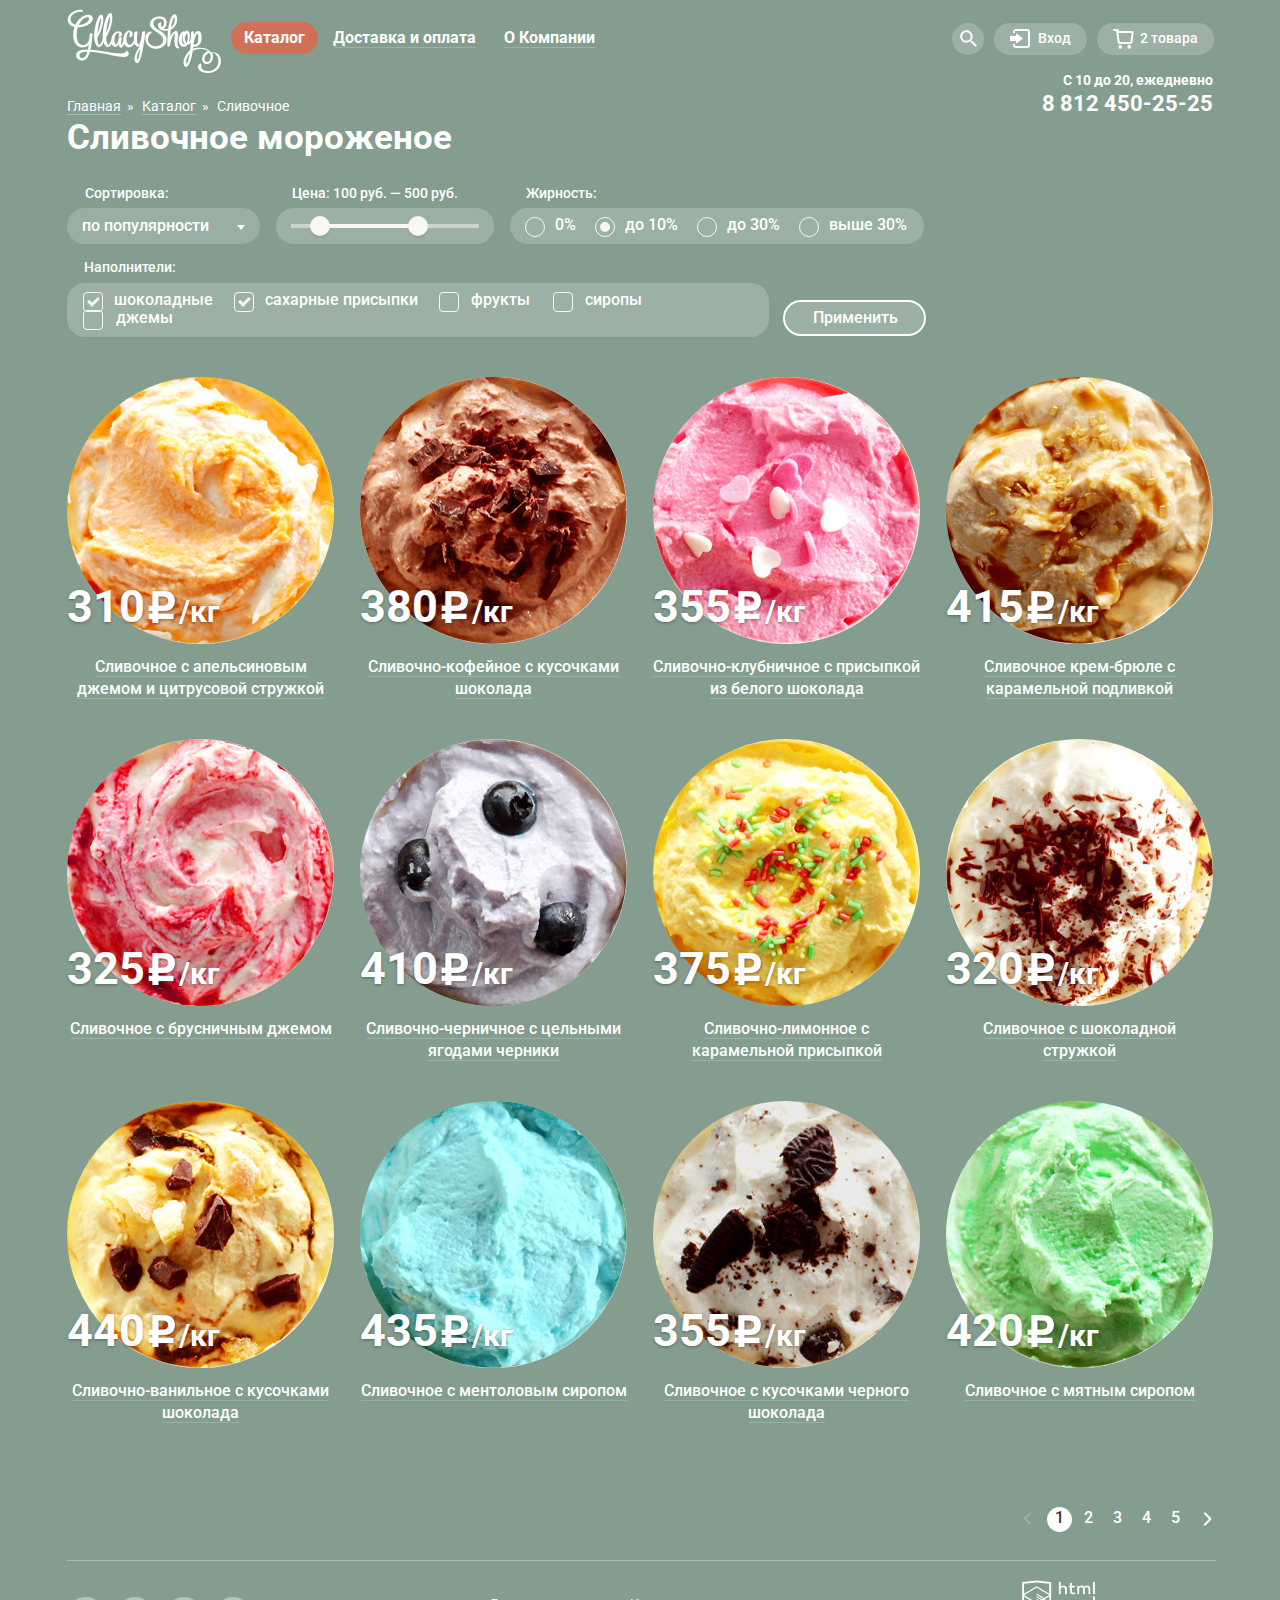
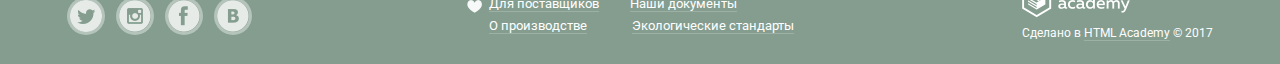
==== commit bacd8e5e: "Оживление формы через JS" ====
--- a/catalog.html
+++ b/catalog.html
@@ -11,36 +11,36 @@
   	<div class="container">
 	  	<header class="main-header clearfix">
 	  		<div class="index-logo">
-		  		<a href="#"><img src="img/logo_gllacy.png" width="154" height="64" alt="Gllacy Shop"></a>
+		  		<a href="index.html"><img src="img/logo_gllacy.png" width="154" height="64" alt="Gllacy Shop"></a>
 			</div>
 	  		<nav class="main-navigation">
 			  	<ul class="menu-header">
-				  	<li class="menu-header-item menu-active-page">
-				  		<a class="menu-active menu-header-link" href="#">Каталог</a>
+				  	<li class="menu-element menu-header-item menu-active-page">
+				  		<a class="menu-header-link menu-active " href="#">Каталог</a>
 				  		<div class="menu-catalog-hide">
 					  		<ul class="menu-catalog">
-						  		<li class="menu-catalog-title">
-						  			<a href="#">Новинки</a>
+						  		<li class="menu-catalog-item menu-catalog-title">
+						  			<a class="menu-catalog-link" href="#">Новинки</a>
 						  		</li>
 						  		<li class="menu-catalog-item">
-						  			<a class="menu-catalog-item-active" href="#">Сливочное</a>
+						  			<a class="menu-catalog-link menu-catalog-link-active" href="#">Сливочное</a>
 						  		</li>
 						  		<li class="menu-catalog-item">
-						  			<a href="#">Щербеты</a>
+						  			<a class="menu-catalog-link" href="#">Щербеты</a>
 						  		</li>
 						  		<li class="menu-catalog-item">
-						  			<a href="#">Фруктовый</a>
+						  			<a class="menu-catalog-link" href="#">Фруктовый</a>
 						  		</li>
 						  		<li class="menu-catalog-item">
-						  			<a href="#">Мелорин</a>
+						  			<a class="menu-catalog-link" href="#">Мелорин</a>
 						  		</li>
 						  	</ul>
 						</div>
 				 	</li>
-				  	<li>
+				  	<li class="menu-element">
 				  		<a class="menu-header-link" href="#">Доставка и оплата</a>
 				  	</li>
-				  	<li>
+				  	<li class="menu-element">
 				  		<a class="menu-header-link" href="#">О Компании</a>
 				  	</li>
 			  	</ul>
@@ -124,7 +124,7 @@
 	  		<div class="heading-title">
 			  	<ul class="breadcrumbs">
 			  		<li class="breadcrumbs-element">
-			  			<a href="#">Главная</a>
+			  			<a href="index.html">Главная</a>
 			  		</li>
 			  		<li class="breadcrumbs-element">
 			  			<a href="#">Каталог</a>
@@ -177,15 +177,15 @@
 			  			<legend class="form-topping-title">Наполнители:</legend>
 			  			<div class="form-topping-check">
 				  			<input class="form-topping-input" checked type="checkbox" name="topping" id="topping-1">
-							<label class="form-topping-label" for="topping-1">шоколадные</label>
+							<label class="form-topping-label topping-1" for="topping-1">шоколадные</label>
 							<input class="form-topping-input" checked type="checkbox" name="topping" id="topping-2">
-							<label class="form-topping-label" for="topping-2">сахарные присыпки</label>
+							<label class="form-topping-label topping-2" for="topping-2">сахарные присыпки</label>
 							<input class="form-topping-input" type="checkbox" name="topping" id="topping-3">
-							<label class="form-topping-label" for="topping-3">фрукты</label>
+							<label class="form-topping-label topping-3" for="topping-3">фрукты</label>
 							<input class="form-topping-input" type="checkbox" name="topping" id="topping-4">
-							<label class="form-topping-label" for="topping-4">сиропы</label>
+							<label class="form-topping-label topping-4" for="topping-4">сиропы</label>
 							<input class="form-topping-input" type="checkbox" name="topping" id="topping-5">
-							<label class="form-topping-label" for="topping-5">джемы</label>
+							<label class="form-topping-label topping-5" for="topping-5">джемы</label>
 						</div>
 			  		</fieldset>
 			  		<div class="form-btn">
@@ -389,11 +389,11 @@
 			</section>
 			<div class="paginator">
 				<a class="paginator-element prev disabled">Назад</a>
-				<span class="paginator-element page-active current">1</span>
-				<a class="paginator-element page" href="#">2</a>
-				<a class="paginator-element page" href="#">3</a>
-				<a class="paginator-element page" href="#">4</a>
-				<a class="paginator-element page" href="#">5</a>
+				<a class="paginator-element page-active current">1</a>
+				<a class="paginator-element page-2" href="#">2</a>
+				<a class="paginator-element page-3" href="#">3</a>
+				<a class="paginator-element page-4" href="#">4</a>
+				<a class="paginator-element page-5" href="#">5</a>
 				<a class="paginator-element next" href="#">Вперёд</a>
 			</div>
 		</main>
--- a/css/style.css
+++ b/css/style.css
@@ -76,7 +76,7 @@
 	list-style: none;
 }
 
-.menu-header > li {
+.menu-element {
 	margin: 0;
 	padding: 0;
 	display: inline-block;
@@ -103,19 +103,19 @@
 	border-bottom: 1px solid rgba(255, 255, 255, 0.2);
 }
 
-.menu-header > li:hover a {
+.menu-element:hover .menu-header-link {
 	font-family: "Roboto", "Arial", sans-serif;
 	color: rgb(50, 50, 50);
 	text-decoration: none;
 }
 
-.menu-header > li:hover {
+.menu-element:hover {
 	background: rgb(247, 246, 243);
 }
 
-.menu-header > li:active {
-	background-color: rgba(248, 247, 244, 0.988);
- 	box-shadow: inset 0px 2px 1px 0px #696969;
+.menu-element:active {
+	background: rgba(248, 247, 244, 0.988);
+ 	box-shadow: inset 0px 2px 1px 0px rgba(105, 105, 105, 1);
 }
 
 .menu-header-item {
@@ -148,7 +148,7 @@
 	overflow: hidden;
 }
 
-.menu-catalog li {
+.menu-catalog-item {
 	margin: 0;
 	padding: 0;
 	font-family: "Roboto", "Arial", sans-serif;
@@ -183,7 +183,7 @@
 	font-weight: bold;
 }
 
-.menu-catalog-item a {
+.menu-catalog-link {
 	display: block;
 	text-decoration: none;
 	padding-top: 10px;
@@ -197,7 +197,7 @@
 	color: rgb(50, 50, 50);
 }
 
-.menu-catalog-item a:last-child {
+.menu-catalog-link:last-child {
 	padding-bottom: 13px;
 }
 
@@ -205,13 +205,11 @@
 	display: block;
 }
 
-.menu-catalog-item a:hover,
-.menu-catalog-title a:hover {
+.menu-catalog-link:hover {
 	background-color: rgb(251, 222, 215);
 }
 
-.menu-catalog-item a:active,
-.menu-catalog-title a:active {
+.menu-catalog-link:active {
 	background-color: rgb(246, 181, 165);
 }
 
@@ -219,11 +217,11 @@
 	background: rgb(208, 112, 88);
 }
 
-.menu-active-page a {
+.menu-active {
 	border-bottom: none;
 }
 
-.menu-catalog-item .menu-catalog-item-active {
+.menu-catalog-link-active {
 	background-color: rgb(208, 112, 88);
 	color: rgb(255, 255, 255);
 }
@@ -1076,8 +1074,8 @@
 }
 
 .form-topping-label {
-	margin-right: 20px;
-    padding-left: 33px;
+	margin-right: 21px;
+    padding-left: 31px;
 }
 
 .form-fat-label:last-child,
@@ -1103,12 +1101,28 @@
     background-color: rgb(248, 247, 244);
 }
 
-.form-fat-label:hover .form-fat-label::before {
-	border: 2px solid rgb(248, 247, 244);
+.form-fat-label:hover::before {
+	border: 1px solid rgb(255, 255, 255);
+	box-shadow: inset 0 0 0 1px rgb(255, 255, 255);
 }
 
 .form-topping {
 	width: 702px;
+	margin-right: 10px;
+}
+
+.topping-3 {
+	padding-left: 32px;
+	margin-right: 23px;
+}
+
+.topping-4 {
+	padding-left: 32px;
+	margin-right: 20px;
+}
+
+.topping-5 {
+	padding-left: 33px;
 }
 
 .form-topping-title {
@@ -1159,7 +1173,17 @@
 }
 
 .form-topping-input:checked+ .form-topping-label::after {
-  opacity: 1;
+ 	opacity: 1;
+}
+
+.form-topping-label:hover::before {
+	border: 1px solid rgb(255, 255, 255);
+	box-shadow: inset 0 0 0 1px rgb(255, 255, 255);
+}
+
+.form-topping-label:hover::after {
+	border-bottom: 3px solid rgb(255, 255, 255);
+    border-right: 3px solid rgb(255, 255, 255);
 }
 
 .form-btn {
@@ -1387,7 +1411,7 @@
 	padding-top: 13px;
 	padding-right: 0px;
 	padding-bottom: 10px;
-	padding-left: 56px;
+	padding-left: 57px;
 	vertical-align: top;
 }
 
@@ -1561,7 +1585,7 @@
 	text-align: left;
 	background-color: rgba(255, 255, 255, 0.98);
 	border-radius: 15px;
-	z-index: 1;
+	z-index: 3;
 	float: right;
 }
 
@@ -1590,6 +1614,7 @@
 }
 
 .map-img {
+	box-sizing: border-box;
 	position: absolute;
 	left: -27px;
 	width: 1200px;
@@ -1599,9 +1624,21 @@
  	background-position-y: -108px;
 }
 
+.map-img-i {
+	position: absolute;
+	box-sizing: border-box;
+	left: -67px;
+	top: -16px;
+	width: 1200px;
+	min-height: 428px;
+	z-index: 2;
+}
+
+
 .paginator {
 	margin: 0;
 	padding: 0;
+	margin-right: -3px;
 	padding-top: 44px;
 	padding-bottom: 28px;
 	text-align: right;
@@ -1631,29 +1668,49 @@
 .next {
 	position: relative;
 	text-indent: -3000px;
-}
-
-.prev::before,
+	margin-right: -1px;
+}
+
+.prev::before {
+	content: "";
+ 	position: absolute;
+ 	top: 13px;
+ 	left: 5px;
+ 	width: 9px;
+ 	height: 2px;
+ 	background-color: rgb(255, 255, 255);
+}
+
 .next::after {
 	content: "";
  	position: absolute;
  	top: 14px;
- 	left: 6px;
+ 	left: 11px;
  	width: 9px;
  	height: 2px;
  	background-color: rgb(255, 255, 255);
 }
 
-.prev::after,
- .next::before {
+.prev::after {
 	content: "";
  	position: absolute;
- 	top: 9px;
- 	left: 6px;
+ 	top: 8px;
+ 	left: 5px;
  	width: 9px;
  	height: 2px;
  	background-color: rgb(255, 255, 255);
 }
+
+.next::before {
+	content: "";
+ 	position: absolute;
+ 	top: 8px;
+ 	left: 11px;
+ 	width: 9px;
+ 	height: 2px;
+ 	background-color: rgb(255, 255, 255);
+}
+
 
 .prev::before,
 .next::before{
@@ -1837,10 +1894,37 @@
 	border-bottom: 1px solid rgba(255, 188, 158, 0.3);
 }
 
+@keyframes bounce {
+  0%   {
+    transform: translateY(-2000px);
+  }
+  70%  {
+    transform: translateY(30px);
+  }
+  90%  {
+    transform: translateY(-10px);
+  }
+  100% {
+    transform: translateY(0);
+  }
+}
+
+@keyframes shake {
+  0%, 100% {
+    transform: translateX(0);
+  }
+  10%, 30%, 50%, 70%, 90% {
+    transform: translateX(-10px);
+  }
+  20%, 40%, 60%, 80% {
+    transform: translateX(10px);
+  }
+}
+
 .modal-content {
 	display: none;
 	box-sizing: border-box;
-	position: absolute;
+	position: fixed;
 	top: 338px;
 	left: 50%;
 	margin-left: -250px;
@@ -1855,6 +1939,15 @@
 	z-index: 25;
 }
 
+.modal-content-show {
+ 	display: block;
+ 	animation: bounce 0.6s;
+}
+
+.modal-error {
+  animation: shake 0.6s;
+}
+
 .modal-content-close {
 	position: absolute;
  	top: 15px;
@@ -1963,7 +2056,8 @@
  .search-field input:hover,
  .login-field input:hover,
  .password-field input:hover {
- 	box-shadow: 0 0 0 2px rgb(154, 154, 154)
+ 	border: 1px solid rgb(154, 154, 154);
+ 	box-shadow: 0 0 0 1px rgb(154, 154, 154);
  }
 
 .feedback-name input:focus,
@@ -1975,8 +2069,21 @@
 .password-field input:focus {
 	outline: none;
 	background-color: rgba(255, 255, 255, 0.52);
-	box-shadow: none;
-	box-shadow: 0 0 0 2px rgb(46, 136, 228);
+	border: 1px solid rgb(46, 136, 228);
+	box-shadow: 0 0 0 1px rgb(46, 136, 228);
+}
+
+.login-field input:valid+.login-placeholder,
+.password-field input:valid+.password-placeholder,
+.search-field input:valid+.search-placeholder,
+.email-field input:valid+.email-field-label,
+.feedback-name input:valid+.feedback-name-label,
+.feedback-email input:valid+.feedback-email-label,
+.question:valid+.feedback-question-label {
+	font-size: 10px;
+	color: rgb(153, 153, 153);
+	line-height: 1.182;
+	transform: translateY(-20px);
 }
 
 .login-field input:focus+.login-placeholder,
@@ -1989,7 +2096,7 @@
 	font-size: 10px;
 	color: rgb(91, 157, 223);
 	line-height: 1.182;
-	transform: translateY(-24px);
+	transform: translateY(-20px);
 }
 
 .modal-content-close:focus {
@@ -2005,6 +2112,10 @@
  	height: 100%;
  	background: rgba(0, 0, 0, 0.302);
  	display: none;
+}
+
+.modal-overlay-show {
+	display: block;
 }
 
 .btn {
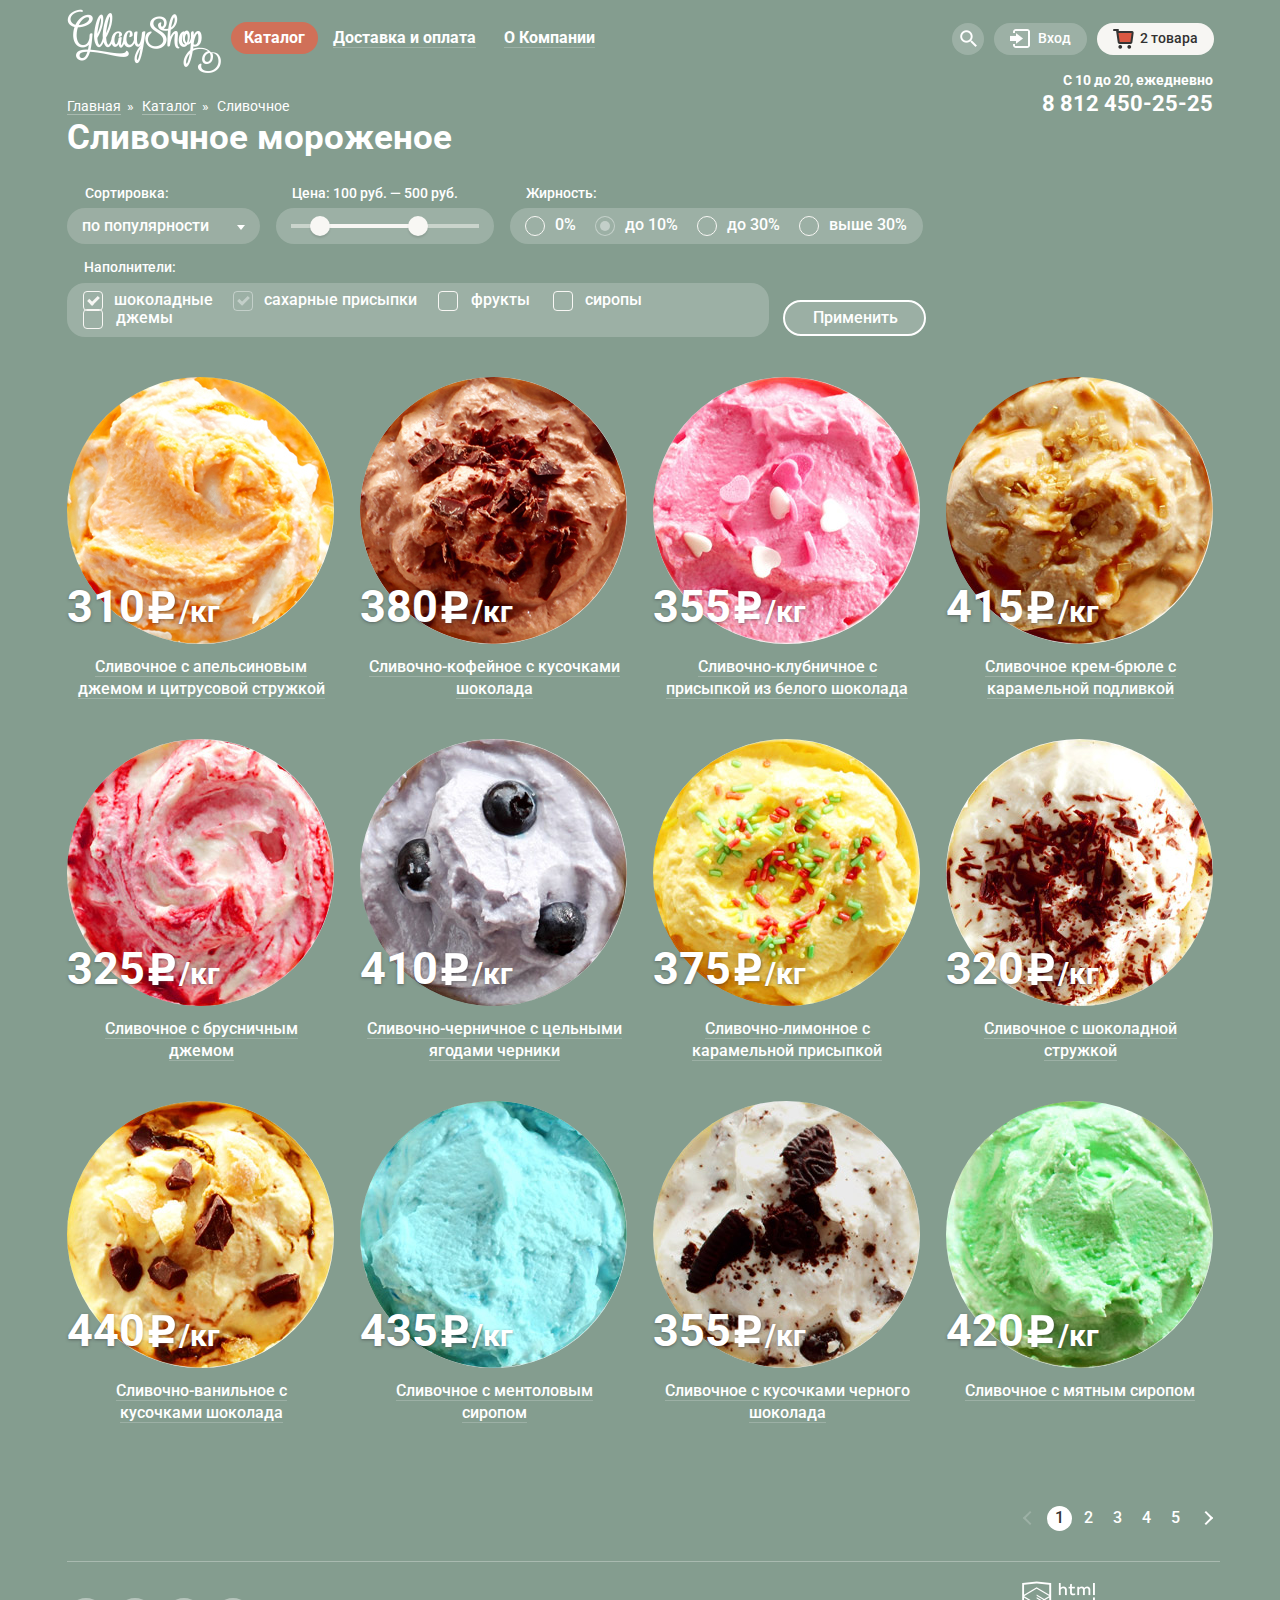
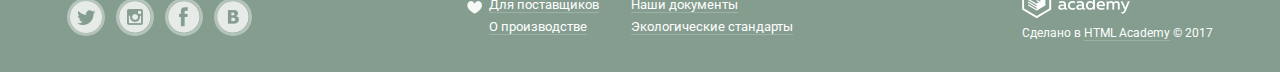
==== commit 91a49387: "Вторая проверка" ====
--- a/catalog.html
+++ b/catalog.html
@@ -1,432 +1,432 @@
 <!DOCTYPE html>
 <html lang="ru">
-  <head>
-    <meta charset="utf-8">
-    <title>Gllacy Shop</title>
-    <link rel="stylesheet" href="https://necolas.github.io/normalize.css/6.0.0/normalize.css">
-    <link rel="stylesheet" type="text/css" href="ttps://fonts.googleapis.com/css?family=Roboto:400,500,700&amp;subset=cyrillic">
-    <link rel="stylesheet" type="text/css" href="css/style.css">
-  </head>
-  <body>
-  	<div class="container">
-	  	<header class="main-header clearfix">
-	  		<div class="index-logo">
-		  		<a href="index.html"><img src="img/logo_gllacy.png" width="154" height="64" alt="Gllacy Shop"></a>
-			</div>
-	  		<nav class="main-navigation">
-			  	<ul class="menu-header">
-				  	<li class="menu-element menu-header-item menu-active-page">
-				  		<a class="menu-header-link menu-active " href="#">Каталог</a>
-				  		<div class="menu-catalog-hide">
-					  		<ul class="menu-catalog">
-						  		<li class="menu-catalog-item menu-catalog-title">
-						  			<a class="menu-catalog-link" href="#">Новинки</a>
-						  		</li>
-						  		<li class="menu-catalog-item">
-						  			<a class="menu-catalog-link menu-catalog-link-active" href="#">Сливочное</a>
-						  		</li>
-						  		<li class="menu-catalog-item">
-						  			<a class="menu-catalog-link" href="#">Щербеты</a>
-						  		</li>
-						  		<li class="menu-catalog-item">
-						  			<a class="menu-catalog-link" href="#">Фруктовый</a>
-						  		</li>
-						  		<li class="menu-catalog-item">
-						  			<a class="menu-catalog-link" href="#">Мелорин</a>
-						  		</li>
-						  	</ul>
-						</div>
-				 	</li>
-				  	<li class="menu-element">
-				  		<a class="menu-header-link" href="#">Доставка и оплата</a>
-				  	</li>
-				  	<li class="menu-element">
-				  		<a class="menu-header-link" href="#">О Компании</a>
-				  	</li>
-			  	</ul>
-		  	</nav>
-		  	<div class="user-block user-block-catalog">
-		  		<div class="actions">
-		  			<div class="action-search">
-			  			<a class="user-block-btn action-search-btn" href="#">Поиск</a>
-			  			<div class="search-hide">
-				  			<div class="search">
-				  				<form class="search-form" action="#" method="post">
-				  					<div class="search-field">
-				  						<input type="search" name="search" id="search" required>
-				  						<label class="search-placeholder" for="search">Что ищем?</label>
-				  					</div>
-				  				</form>
-				  			</div>
-				  		</div>
-			  		</div>
-			  		<div class="action-enter">
-			  			<a class="user-block-btn action-enter-btn" href="#">Вход</a>
-			  			<div class="enter-hide">
-				  			<div class="enter">
-				  				<form class="enter-form" action="#" method="post">
-				  					<div class="login-field">
-				  						<input type="email" name="login" id="login" required>
-				  						<label class="login-placeholder" for="login">Электронная почта</label>
-				  					</div>
-				  					<div class="password-field">
-				  						<input type="password" name="password" id="password" required>
-				  						<label class="password-placeholder" for="password">Пароль</label>
-				  					</div>
-				  					<div class="enter-help">
-				  						<input class="btn enter-form-btn" type="submit" value="Войти">
-				  						<div class="help">
-				  							<a class="new-password" href="#">Забыли пароль?</a>
-				  							<a class="new-user" href="#">Новая регистрация</a>
-				  						</div>
-				  					</div>
-				  				</form>
-				  			</div>
-				  		</div>
-			  		</div>
-			  		<div class="action-basket">
-			  			<a class="user-block-btn action-basket-btn" href="#">2 товара</a>
-			  			<div class="basket-hide">
-				  			<div class="basket">
-				  				<table class="basket-product">
-				  					<tr>
-				  						<td class="basket-product-remove"><button class="basket-product-close" type="button" title="Закрыть">Закрыть</button></td>
-				  						<td class="basket-product-img"><img src="img/ice_1.jpg" width="33" height="33" alt="фотография мороженого"></td>
-				  						<td class="basket-product-name">Пломбир с апельсиновым джемом</td>
-				  						<td class="basket-product-price">1,5 кг х <span>200 руб.</span></td>
-				  						<td class="basket-product-total">300 руб.</td>
-				  					</tr>
-				  					<tr>
-				  						<td class="basket-product-remove"><button class="basket-product-close" type="button" title="Закрыть">Закрыть</button></td>
-				  						<td class="basket-product-img"><img src="img/ice_3.jpg" width="33" height="33" alt="фотография мороженого"></td>
-				  						<td class="basket-product-name">Клубничный пломбир с присыпкой из белого шоколада</td>
-				  						<td class="basket-product-price">1,5 кг х <span>300 руб.</span></td>
-				  						<td class="basket-product-total">450 руб.</td>
-				  					</tr>
-				  					<tr>
-				  						<td class="total" colspan="5">Итого: 750 руб.</td>
-				  					</tr>
-				  				</table>
-				  				<div class="basket-checkout">
-				  					<a href="#" class="btn basket-btn">Оформить заказ</a>
-				  				</div>
-				  			</div>
-				  		</div>
-			  		</div>
-		  		</div>
-		  		<div class="connect">
-		  			<p class="time">С 10 до 20, ежедневно</p>
-		  			<p class="phone">8 812 450-25-25</p>
-		  		</div>
-		  	</div>
-	  	</header>
-	  	<main>
-	  		<div class="heading-title">
-			  	<ul class="breadcrumbs">
-			  		<li class="breadcrumbs-element">
-			  			<a href="index.html">Главная</a>
-			  		</li>
-			  		<li class="breadcrumbs-element">
-			  			<a href="#">Каталог</a>
-			  		</li>
-			  		<li class="breadcrumbs-element">
-			  			<span class="breadcrumbs-active">Сливочное</span>
-			  		</li>
-			  	</ul>
-			  	<h1 class="catalog-title">Сливочное мороженое</h1>
-		  	</div>
-		  	<aside class="topbar">
-		  		<form class="filters" action="#" method="post">
-			  		<fieldset class="filters-item form-sorting">
-			  			<legend class="form-sorting-title">Сортировка:</legend>
-			  			<div class="form-sorting-select">
-				  			<select class="select" name="sorting">
-				  				<option value="top">по популярности</option>
-				  				<option value="low">сначала недорогие</option>
-				  				<option value="high">сначала дорогие</option>
-				  				<option value="fat">по жирности</option>
-				  			</select>
-				  			<i class="select-icon"></i>
-				  		</div>
-			  		</fieldset>
-			  		<fieldset class="filters-item form-price">
-			  			<legend class="form-price-title">Цена: 100 руб. &mdash; 500 руб.</legend>
-			  			<div class="price-sorting">
-			  				<div class="price-scale">
-			  					<div class="price-range">
-			  						<div class="price-toggle price-toggle-min"></div>
-			  						<div class="price-toggle price-toggle-max"></div>
-			  					</div>
-			  				</div>	  					
-			  			</div>
-			  		</fieldset>
-			  		<fieldset class="filters-item form-fat">
-			  			<legend class="form-fat-title">Жирность:</legend>
-			  			<div class="form-fat-radio">
-				  			<input class="form-fat-input" type="radio" name="fat" value="pin-1" id="fat-1"> 
-							<label class="form-fat-label" for="fat-1">0%</label>
-							<input class="form-fat-input" checked type="radio" name="fat" value="pin-2" id="fat-2">
-							<label class="form-fat-label" for="fat-2">до 10%</label>
-							<input  class="form-fat-input" type="radio" name="fat" value="pin-3" id="fat-3">
-							<label class="form-fat-label" for="fat-3">до 30%</label>
-							<input  class="form-fat-input" type="radio" name="fat" value="pin-4" id="fat-4">
-							<label class="form-fat-label" for="fat-4">выше 30%</label>
-						</div>
-			  		</fieldset>
-			  		<fieldset class="filters-item form-topping">
-			  			<legend class="form-topping-title">Наполнители:</legend>
-			  			<div class="form-topping-check">
-				  			<input class="form-topping-input" checked type="checkbox" name="topping" id="topping-1">
-							<label class="form-topping-label topping-1" for="topping-1">шоколадные</label>
-							<input class="form-topping-input" checked type="checkbox" name="topping" id="topping-2">
-							<label class="form-topping-label topping-2" for="topping-2">сахарные присыпки</label>
-							<input class="form-topping-input" type="checkbox" name="topping" id="topping-3">
-							<label class="form-topping-label topping-3" for="topping-3">фрукты</label>
-							<input class="form-topping-input" type="checkbox" name="topping" id="topping-4">
-							<label class="form-topping-label topping-4" for="topping-4">сиропы</label>
-							<input class="form-topping-input" type="checkbox" name="topping" id="topping-5">
-							<label class="form-topping-label topping-5" for="topping-5">джемы</label>
-						</div>
-			  		</fieldset>
-			  		<div class="form-btn">
-					  	<input type="submit" value="Применить">
+	<head>
+		<meta charset="utf-8">
+		<title>Gllacy Shop</title>
+		<link rel="stylesheet" href="https://necolas.github.io/normalize.css/6.0.0/normalize.css">
+		<link rel="stylesheet" type="text/css" href="ttps://fonts.googleapis.com/css?family=Roboto:400,500,700&amp;subset=cyrillic">
+		<link rel="stylesheet" type="text/css" href="css/style.min.css">
+	</head>
+	<body>
+		<div class="container">
+			<header class="main-header clearfix">
+				<div class="index-logo">
+					<a href="index.html"><img src="img/logo_gllacy.png" width="154" height="64" alt="Gllacy Shop"></a>
+				</div>
+				<nav class="main-navigation">
+					<ul class="menu-header">
+						<li class="menu-element menu-header-item menu-active-page">
+							<a class="menu-header-link menu-active " href="#">Каталог</a>
+							<ul class="menu-catalog">
+								<li class="menu-catalog-item menu-catalog-title">
+									<a class="menu-catalog-link" href="#">Новинки</a>
+								</li>
+								<li class="menu-catalog-item menu-catalog-item-active">
+									<a class="menu-catalog-link menu-catalog-active" href="#">Сливочное</a>
+								</li>
+								<li class="menu-catalog-item">
+									<a class="menu-catalog-link" href="#">Щербеты</a>
+								</li>
+								<li class="menu-catalog-item">
+									<a class="menu-catalog-link" href="#">Фруктовый</a>
+								</li>
+								<li class="menu-catalog-item">
+									<a class="menu-catalog-link" href="#">Мелорин</a>
+								</li>
+							</ul>
+						</li>
+						<li class="menu-element">
+							<a class="menu-header-link" href="#">Доставка и оплата</a>
+						</li>
+						<li class="menu-element">
+							<a class="menu-header-link" href="#">О Компании</a>
+						</li>
+					</ul>
+				</nav>
+				<div class="user-block user-block-catalog">
+					<div class="actions">
+						<div class="action-search">
+							<a class="user-block-btn action-search-btn" href="#">Поиск</a>
+							<div class="search-hide">
+								<div class="search">
+									<form class="search-form" action="#" method="post">
+										<div class="search-field">
+											<input type="search" name="search" id="search" required>
+											<label class="search-placeholder" for="search">Что ищем?</label>
+										</div>
+									</form>
+								</div>
+							</div>
+						</div>
+						<div class="action-enter">
+							<a class="user-block-btn action-enter-btn" href="#">Вход</a>
+							<div class="enter-hide">
+								<div class="enter">
+									<form class="enter-form" action="#" method="post">
+										<div class="login-field">
+											<input type="email" name="login" id="login" required>
+											<label class="login-placeholder" for="login">Электронная почта</label>
+										</div>
+										<div class="password-field">
+											<input type="password" name="password" id="password" required>
+											<label class="password-placeholder" for="password">Пароль</label>
+										</div>
+										<div class="enter-help">
+											<input class="btn enter-form-btn" type="submit" value="Войти">
+											<div class="help">
+												<a class="new-password" href="#">Забыли пароль?</a>
+												<a class="new-user" href="#">Новая регистрация</a>
+											</div>
+										</div>
+									</form>
+								</div>
+							</div>
+						</div>
+						<div class="action-basket">
+							<a class="user-block-btn action-basket-btn-full" href="#">2 товара</a>
+							<div class="basket-hide">
+								<div class="basket">
+									<table class="basket-product">
+										<tr>
+											<td class="basket-product-remove"><button class="basket-product-close" type="button" title="Закрыть">Закрыть</button></td>
+											<td class="basket-product-img"><img src="img/ice_1.jpg" width="33" height="33" alt="фотография мороженого"></td>
+											<td class="basket-product-name">Пломбир с апельсиновым джемом</td>
+											<td class="basket-product-price">1,5 кг х <span>200 руб.</span></td>
+											<td class="basket-product-total">300 руб.</td>
+										</tr>
+										<tr>
+											<td class="basket-product-remove"><button class="basket-product-close" type="button" title="Закрыть">Закрыть</button></td>
+											<td class="basket-product-img"><img src="img/ice_3.jpg" width="33" height="33" alt="фотография мороженого"></td>
+											<td class="basket-product-name">Клубничный пломбир с присыпкой из белого шоколада</td>
+											<td class="basket-product-price">1,5 кг х <span>300 руб.</span></td>
+											<td class="basket-product-total">450 руб.</td>
+										</tr>
+										<tr>
+											<td class="total" colspan="5">Итого: 750 руб.</td>
+										</tr>
+									</table>
+									<div class="basket-checkout">
+										<a href="#" class="btn basket-btn">Оформить заказ</a>
+									</div>
+							</div>
+							</div>
+						</div>
 					</div>
-				</form>
-		  	</aside>
-		  	<section class="catalog clearfix">
-				<article class="card-product">
-					<div class="img-product">
-						<a href="#"><img src="img/ice_1.jpg" width="267" height="267" alt="фотография мороженого"></a>
-						<div class="price-product">
-							310
-							<span class="rub">руб.</span>
-							<span class="kg">/кг</span>
-						</div>
+					<div class="connect">
+						<p class="time">С 10 до 20, ежедневно</p>
+						<p class="phone">8 812 450-25-25</p>
 					</div>
-					<p class="name-product">
-					  	<a href="#">Сливочное с апельсиновым джемом и цитрусовой стружкой</a>
+				</div>
+			</header>
+			<main>
+				<div class="heading-title">
+					<ul class="breadcrumbs">
+						<li class="breadcrumbs-element">
+							<a href="index.html">Главная</a>
+						</li>
+						<li class="breadcrumbs-element">
+							<a href="#">Каталог</a>
+						</li>
+						<li class="breadcrumbs-element">
+							<span class="breadcrumbs-active">Сливочное</span>
+						</li>
+					</ul>
+					<h1 class="catalog-title">Сливочное мороженое</h1>
+				</div>
+				<aside class="topbar">
+					<form class="filters" action="#" method="post">
+						<fieldset class="filters-item form-sorting">
+							<legend class="form-sorting-title">Сортировка:</legend>
+							<div class="form-sorting-select">
+								<select class="select" name="sorting">
+									<option value="top">по популярности</option>
+									<option value="low">сначала недорогие</option>
+									<option value="high">сначала дорогие</option>
+									<option value="fat">по жирности</option>
+								</select>
+								<i class="select-icon"></i>
+							</div>
+						</fieldset>
+						<fieldset class="filters-item form-price">
+							<legend class="form-price-title">Цена: 100 руб. &mdash; 500 руб.</legend>
+								<div class="price-sorting">
+									<div class="price-scale">
+										<div class="price-range">
+											<div class="price-toggle price-toggle-min"></div>
+											<div class="price-toggle price-toggle-max"></div>
+										</div>
+									</div>
+								</div>
+						</fieldset>
+						<fieldset class="filters-item form-fat">
+							<legend class="form-fat-title">Жирность:</legend>
+							<div class="form-fat-radio">
+								<input class="form-fat-input" type="radio" name="fat" value="pin-1" id="fat-1"> 
+								<label class="form-fat-label" for="fat-1">0%</label>
+								<input class="form-fat-input" checked type="radio" disabled="disabled" name="fat" value="pin-2" id="fat-2">
+								<label class="form-fat-label" for="fat-2">до 10%</label>
+								<input  class="form-fat-input" type="radio" name="fat" value="pin-3" id="fat-3">
+								<label class="form-fat-label" for="fat-3">до 30%</label>
+								<input  class="form-fat-input" type="radio" name="fat" value="pin-4" id="fat-4">
+								<label class="form-fat-label" for="fat-4">выше 30%</label>
+							</div>
+						</fieldset>
+						<fieldset class="filters-item form-topping">
+							<legend class="form-topping-title">Наполнители:</legend>
+							<div class="form-topping-check">
+								<input class="form-topping-input" checked type="checkbox" name="topping" id="topping-1">
+								<label class="form-topping-label topping-1" for="topping-1">шоколадные</label>
+								<input class="form-topping-input" checked type="checkbox" disabled="disabled" name="topping" id="topping-2">
+								<label class="form-topping-label topping-2" for="topping-2">сахарные присыпки</label>
+								<input class="form-topping-input" type="checkbox" name="topping" id="topping-3">
+								<label class="form-topping-label topping-3" for="topping-3">фрукты</label>
+								<input class="form-topping-input" type="checkbox" name="topping" id="topping-4">
+								<label class="form-topping-label topping-4" for="topping-4">сиропы</label>
+								<input class="form-topping-input" type="checkbox" name="topping" id="topping-5">
+								<label class="form-topping-label topping-5" for="topping-5">джемы</label>
+							</div>
+						</fieldset>
+						<div class="form-btn">
+							<input type="submit" value="Применить">
+						</div>
+					</form>
+				</aside>
+				<section class="catalog clearfix">
+					<article class="card-product">
+						<div class="img-product">
+							<a href="#"><img src="img/ice_1.jpg" width="267" height="267" alt="фотография мороженого"></a>
+							<div class="price-product">
+								310
+								<span class="rub">руб.</span>
+								<span class="kg">/кг</span>
+							</div>
+						</div>
+						<p class="name-product">
+							<a href="#">Сливочное с апельсиновым джемом и цитрусовой стружкой</a>
+						</p>
+							<div class="action-product">
+							<a class="btn action-product-btn" href="#">Быстрый просмотр</a>
+						</div>
+					</article>
+					<article class="card-product">
+						<div class="img-product">
+							<a href="#"><img src="img/ice_2.jpg" width="267" height="267" alt="фотография мороженого"></a>
+							<div class="price-product">
+								380
+								<span class="rub">руб.</span>
+								<span class="kg">/кг</span>
+							</div>
+						</div>
+						<p class="name-product">
+							<a href="#">Сливочно-кофейное с кусочками шоколада</a>
+						</p>
+						<div class="action-product">
+							<a class="btn action-product-btn" href="#">Быстрый просмотр</a>
+						</div>
+					</article>
+					<article class="card-product">
+						<div class="img-product">
+							<a href="#"><img src="img/ice_3.jpg" width="267" height="267" alt="фотография мороженого"></a>
+							<div class="price-product">
+								355
+								<span class="rub">руб.</span>
+								<span class="kg">/кг</span>
+							</div>
+						</div>
+						<p class="name-product">
+							<a href="#">Сливочно-клубничное с присыпкой из белого шоколада</a>
+						</p>
+						<div class="action-product">
+							<a class="btn action-product-btn" href="#">Быстрый просмотр</a>
+						</div>
+					</article>
+					<article class="card-product">
+						<div class="img-product">
+							<a href="#"><img src="img/ice_4.jpg" width="267" height="267" alt="фотография мороженого"></a>
+							<div class="price-product">
+								415
+								<span class="rub">руб.</span>
+								<span class="kg">/кг</span>
+							</div>
+						</div>
+						<p class="name-product">
+						  	<a href="#">Сливочное крем-брюле с карамельной подливкой</a>
+						</p>
+						<div class="action-product">
+							<a class="btn action-product-btn" href="#">Быстрый просмотр</a>
+						</div>
+					</article>
+					<article class="card-product">
+						<div class="img-product">
+							<a href="#"><img src="img/ice_5.jpg" width="267" height="267" alt="фотография мороженого"></a>
+							<div class="price-product">
+								325
+								<span class="rub">руб.</span>
+								<span class="kg">/кг</span>
+							</div>
+						</div>
+						<p class="name-product">
+						  	<a href="#">Сливочное с брусничным джемом</a>
+						</p>
+						<div class="action-product">
+							<a class="btn action-product-btn" href="#">Быстрый просмотр</a>
+						</div>
+					</article>
+					<article class="card-product">
+						<div class="img-product">
+							<a href="#"><img src="img/ice_6.jpg" width="267" height="267" alt="фотография мороженого"></a>
+							<div class="price-product">
+								410
+								<span class="rub">руб.</span>
+								<span class="kg">/кг</span>
+							</div>
+						</div>
+						<p class="name-product">
+							<a href="#">Сливочно-черничное с цельными ягодами черники</a>
+						</p>
+						<div class="action-product">
+							<a class="btn action-product-btn" href="#">Быстрый просмотр</a>
+						</div>
+					</article>
+					<article class="card-product">
+						<div class="img-product">
+							<a href="#"><img src="img/ice_7.jpg" width="267" height="267" alt="фотография мороженого"></a>
+							<div class="price-product">
+								375
+								<span class="rub">руб.</span>
+								<span class="kg">/кг</span>
+							</div>
+						</div>
+						<p class="name-product">
+							<a href="#">Сливочно-лимонное с карамельной присыпкой</a>
+						</p>
+						<div class="action-product">
+							<a class="btn action-product-btn" href="#">Быстрый просмотр</a>
+						</div>
+					</article>
+					<article class="card-product">
+						<div class="img-product">
+							<a href="#"><img src="img/ice_8.jpg" width="267" height="267" alt="фотография мороженого"></a>
+							<div class="price-product">
+								320
+								<span class="rub">руб.</span>
+								<span class="kg">/кг</span>
+							</div>
+						</div>
+						<p class="name-product">
+							<a href="#">Сливочное с шоколадной стружкой</a>
+						</p>
+						<div class="action-product">
+							<a class="btn action-product-btn" href="#">Быстрый просмотр</a>
+						</div>
+					</article>
+					<article class="card-product">
+						<div class="img-product">
+							<a href="#"><img src="img/ice_9.jpg" width="267" height="267" alt="фотография мороженого"></a>
+							<div class="price-product">
+								440
+								<span class="rub">руб.</span>
+								<span class="kg">/кг</span>
+							</div>
+						</div>
+						<p class="name-product">
+							<a href="#">Сливочно-ванильное с кусочками шоколада</a>
+						</p>
+						<div class="action-product">
+							<a class="btn action-product-btn" href="#">Быстрый просмотр</a>
+						</div>
+					</article>
+					<article class="card-product">
+						<div class="img-product">
+							<a href="#"><img src="img/ice_10.jpg" width="267" height="267" alt="фотография мороженого"></a>
+							<div class="price-product">
+								435
+								<span class="rub">руб.</span>
+								<span class="kg">/кг</span>
+							</div>
+						</div>
+						<p class="name-product">
+							<a href="#">Сливочное с ментоловым сиропом</a>
+						</p>
+						<div class="action-product">
+							<a class="btn action-product-btn" href="#">Быстрый просмотр</a>
+						</div>
+					</article>
+					<article class="card-product">
+						<div class="img-product">
+							<a href="#"><img src="img/ice_11.jpg" width="267" height="267" alt="фотография мороженого"></a>
+							<div class="price-product">
+								355
+								<span class="rub">руб.</span>
+								<span class="kg">/кг</span>
+							</div>
+						</div>
+						<p class="name-product">
+							<a href="#">Сливочное с кусочками черного шоколада</a>
+						</p>
+						<div class="action-product">
+							<a class="btn action-product-btn" href="#">Быстрый просмотр</a>
+						</div>
+					</article>
+					<article class="card-product">
+						<div class="img-product">
+							<a href="#"><img src="img/ice_12.jpg" width="267" height="267" alt="фотография мороженого"></a>
+							<div class="price-product">
+								420
+								<span class="rub">руб.</span>
+								<span class="kg">/кг</span>
+							</div>
+						</div>
+						<p class="name-product">
+							<a href="#">Сливочное с мятным сиропом</a>
+						</p>
+						<div class="action-product">
+							<a class="btn action-product-btn" href="#">Быстрый просмотр</a>
+						</div>
+					</article>
+				</section>
+				<div class="paginator">
+					<a class="paginator-element prev disabled">Назад</a>
+					<a class="paginator-element page-active current">1</a>
+					<a class="paginator-element page-2" href="#">2</a>
+					<a class="paginator-element page-3" href="#">3</a>
+					<a class="paginator-element page-4" href="#">4</a>
+					<a class="paginator-element page-5" href="#">5</a>
+					<a class="paginator-element next" href="#">Вперёд</a>
+				</div>
+			</main>
+			<footer class="main-footer clearfix">
+				<section class="footer-social">
+					<a class="social-btn social-tw" href="#">Твиттер</a>
+					<a class="social-btn social-inst" href="#">Instagram</a>
+					<a class="social-btn social-fb" href="#">Facebook</a>
+					<a class="social-btn social-vk" href="#">Вконтакте</a>
+				</section>
+				<nav class="footer-navigation">
+					<ul class="footer-menu">
+						<li>
+							<a class="heart" href="#">Для поставщиков</a>
+						</li>
+						<li>
+							<a href="#">Наши документы</a>
+						</li>
+						<li>
+							<a href="#">О производстве</a>
+						</li>
+						<li>
+							<a href="#">Экологические стандарты</a>
+						</li>
+					</ul>
+				</nav>
+				<section class="footer-copyright"> 
+					<a class="footer-logo" href="https://htmlacademy.ru/intensive/htmlcss">
+						<img src="img/logo_academy.png" width="108" height="38" alt="Логотип академии">
+					</a>
+					<p>
+						Сделано в <a class="link" href="https://htmlacademy.ru/intensive/htmlcss">HTML Academy</a> &#169; 2017
 					</p>
-						<div class="action-product">
-						<a class="btn action-product-btn" href="#">Быстрый просмотр</a>
-					</div>
-				</article>
-				<article class="card-product">
-					<div class="img-product">
-						<a href="#"><img src="img/ice_2.jpg" width="267" height="267" alt="фотография мороженого"></a>
-						<div class="price-product">
-							380
-							<span class="rub">руб.</span>
-							<span class="kg">/кг</span>
-						</div>
-					</div>
-					<p class="name-product">
-					  	<a href="#">Сливочно-кофейное с кусочками шоколада</a>
-					</p>
-					<div class="action-product">
-						<a class="btn action-product-btn" href="#">Быстрый просмотр</a>
-					</div>
-				</article>
-				<article class="card-product">
-					<div class="img-product">
-						<a href="#"><img src="img/ice_3.jpg" width="267" height="267" alt="фотография мороженого"></a>
-						<div class="price-product">
-							355
-							<span class="rub">руб.</span>
-							<span class="kg">/кг</span>
-						</div>
-					</div>
-					<p class="name-product">
-					  	<a href="#">Сливочно-клубничное с присыпкой из белого шоколада</a>
-					</p>
-					<div class="action-product">
-						<a class="btn action-product-btn" href="#">Быстрый просмотр</a>
-					</div>
-				</article>
-				<article class="card-product">
-					<div class="img-product">
-						<a href="#"><img src="img/ice_4.jpg" width="267" height="267" alt="фотография мороженого"></a>
-						<div class="price-product">
-							415
-							<span class="rub">руб.</span>
-							<span class="kg">/кг</span>
-						</div>
-					</div>
-					<p class="name-product">
-					  	<a href="#">Сливочное крем-брюле с карамельной подливкой</a>
-					</p>
-					<div class="action-product">
-						<a class="btn action-product-btn" href="#">Быстрый просмотр</a>
-					</div>
-				</article>
-				<article class="card-product">
-					<div class="img-product">
-						<a href="#"><img src="img/ice_5.jpg" width="267" height="267" alt="фотография мороженого"></a>
-						<div class="price-product">
-							325
-							<span class="rub">руб.</span>
-							<span class="kg">/кг</span>
-						</div>
-					</div>
-					<p class="name-product">
-					  	<a href="#">Сливочное с брусничным джемом</a>
-					</p>
-					<div class="action-product">
-						<a class="btn action-product-btn" href="#">Быстрый просмотр</a>
-					</div>
-				</article>
-				<article class="card-product">
-					<div class="img-product">
-						<a href="#"><img src="img/ice_6.jpg" width="267" height="267" alt="фотография мороженого"></a>
-						<div class="price-product">
-							410
-							<span class="rub">руб.</span>
-							<span class="kg">/кг</span>
-						</div>
-					</div>
-					<p class="name-product">
-					  	<a href="#">Сливочно-черничное с цельными ягодами черники</a>
-					</p>
-					<div class="action-product">
-						<a class="btn action-product-btn" href="#">Быстрый просмотр</a>
-					</div>
-				</article>
-				<article class="card-product">
-					<div class="img-product">
-						<a href="#"><img src="img/ice_7.jpg" width="267" height="267" alt="фотография мороженого"></a>
-						<div class="price-product">
-							375
-							<span class="rub">руб.</span>
-							<span class="kg">/кг</span>
-						</div>
-					</div>
-					<p class="name-product">
-					  	<a href="#">Сливочно-лимонное с карамельной присыпкой</a>
-					</p>
-					<div class="action-product">
-						<a class="btn action-product-btn" href="#">Быстрый просмотр</a>
-					</div>
-				</article>
-				<article class="card-product">
-					<div class="img-product">
-						<a href="#"><img src="img/ice_8.jpg" width="267" height="267" alt="фотография мороженого"></a>
-						<div class="price-product">
-							320
-							<span class="rub">руб.</span>
-							<span class="kg">/кг</span>
-						</div>
-					</div>
-					<p class="name-product">
-					  	<a href="#">Сливочное с шоколадной стружкой</a>
-					</p>
-					<div class="action-product">
-						<a class="btn action-product-btn" href="#">Быстрый просмотр</a>
-					</div>
-				</article>
-				<article class="card-product">
-					<div class="img-product">
-						<a href="#"><img src="img/ice_9.jpg" width="267" height="267" alt="фотография мороженого"></a>
-						<div class="price-product">
-							440
-							<span class="rub">руб.</span>
-							<span class="kg">/кг</span>
-						</div>
-					</div>
-					<p class="name-product">
-					  	<a href="#">Сливочно-ванильное с кусочками шоколада</a>
-					</p>
-					<div class="action-product">
-						<a class="btn action-product-btn" href="#">Быстрый просмотр</a>
-					</div>
-				</article>
-				<article class="card-product">
-					<div class="img-product">
-						<a href="#"><img src="img/ice_10.jpg" width="267" height="267" alt="фотография мороженого"></a>
-						<div class="price-product">
-							435
-							<span class="rub">руб.</span>
-							<span class="kg">/кг</span>
-						</div>
-					</div>
-					<p class="name-product">
-					  	<a href="#">Сливочное с ментоловым сиропом</a>
-					</p>
-					<div class="action-product">
-						<a class="btn action-product-btn" href="#">Быстрый просмотр</a>
-					</div>
-				</article>
-				<article class="card-product">
-					<div class="img-product">
-						<a href="#"><img src="img/ice_11.jpg" width="267" height="267" alt="фотография мороженого"></a>
-						<div class="price-product">
-							355
-							<span class="rub">руб.</span>
-							<span class="kg">/кг</span>
-						</div>
-					</div>
-					<p class="name-product">
-					  	<a href="#">Сливочное с кусочками черного шоколада</a>
-					</p>
-					<div class="action-product">
-						<a class="btn action-product-btn" href="#">Быстрый просмотр</a>
-					</div>
-				</article>
-				<article class="card-product">
-					<div class="img-product">
-						<a href="#"><img src="img/ice_12.jpg" width="267" height="267" alt="фотография мороженого"></a>
-						<div class="price-product">
-							420
-							<span class="rub">руб.</span>
-							<span class="kg">/кг</span>
-						</div>
-					</div>
-					<p class="name-product">
-					  	<a href="#">Сливочное с мятным сиропом</a>
-					</p>
-					<div class="action-product">
-						<a class="btn action-product-btn" href="#">Быстрый просмотр</a>
-					</div>
-				</article>
-			</section>
-			<div class="paginator">
-				<a class="paginator-element prev disabled">Назад</a>
-				<a class="paginator-element page-active current">1</a>
-				<a class="paginator-element page-2" href="#">2</a>
-				<a class="paginator-element page-3" href="#">3</a>
-				<a class="paginator-element page-4" href="#">4</a>
-				<a class="paginator-element page-5" href="#">5</a>
-				<a class="paginator-element next" href="#">Вперёд</a>
-			</div>
-		</main>
-		<footer class="main-footer clearfix">
-			<section class="footer-social">
-			  	<a class="social-btn social-tw" href="#"></a>
-			  	<a class="social-btn social-inst" href="#"></a>
-			  	<a class="social-btn social-fb" href="#"></a>
-			  	<a class="social-btn social-vk" href="#"></a>
-			</section>
-			<nav class="footer-navigation">
-				<ul class="footer-menu">
-				  	<li>
-				  		<a class="heart" href="#">Для поставщиков</a>
-				  	</li>
-				  	<li>
-				  		<a href="#">Наши документы</a>
-				  	</li>
-				  	<li>
-				  		<a href="#">О производстве</a>
-				  	</li>
-				  	<li>
-				  		<a href="#">Экологические стандарты</a>
-				  	</li>
-				</ul>
-			</nav>
-			<section class="footer-copyright"> 
-			  	<a class="footer-logo" href="https://htmlacademy.ru/intensive/htmlcss"><img src="img/logo_academy.png" width="108" height="38" alt="Логотип академии"></a>
-			  	<p>
-			  		Сделано в <a class="link" href="https://htmlacademy.ru/intensive/htmlcss">HTML Academy</a> &#169; 2017
-			  	</p>
-			</section>
-		</footer>
-	</div>
-  </body>
+				</section>
+			</footer>
+		</div>
+	</body>
 </html>--- a/css/style.min.css
+++ b/css/style.min.css
@@ -0,0 +1 @@
+body{font-family:"Roboto","Arial",sans-serif;font-size:16px;font-weight:400;color:#323232;line-height:1.375;background-color:#849d8f;margin:0;padding:0}body > input[type="radio"]{display:none}.site-wrapper{min-width:900px;background-color:#849d8f;background-image:url(../img/background_1.png);background-repeat:no-repeat;background-position:top center;transition:background-image .5s ease,background-color .5s ease}.site-wrapper::before,.site-wrapper::after{content:"";visibility:hidden}.site-wrapper::before{background-image:url(../img/background_2.png)}.site-wrapper::after{background-image:url(../img/background_3.png)}.clearfix::after{content:"";display:table;clear:both}.container{margin:0;padding:0;width:1146px;padding:0 27px;margin:0 auto}.index-logo{margin:0;padding:0;width:154px;min-height:64px;padding-top:9px;float:left}.main-navigation{margin:0;padding:0;width:685px;margin-left:10px;padding-top:22px;float:left}.menu-header{margin:0;padding:0;font-size:0;line-height:0;list-style:none}.menu-element{margin:0;padding:0;display:inline-block;font-family:"Roboto","Arial",sans-serif;font-size:16px;line-height:1.125;font-weight:700;color:#fff;margin-right:2px;padding-top:7.2px;padding-right:13px;padding-bottom:6.8px;padding-left:13px;border-radius:40px;cursor:pointer}.menu-header-link{font-family:"Roboto","Arial",sans-serif;font-size:16px;line-height:1.125;color:#fff;text-decoration:none;border-bottom:1px solid rgba(255,255,255,0.2)}.menu-element:hover .menu-header-link{font-family:"Roboto","Arial",sans-serif;color:#323232;text-decoration:none}.menu-element:hover{background:#f7f6f3}.menu-element:active{background:rgba(248,247,244,0.988);box-shadow:inset 0 2px 1px 0 rgba(105,105,105,1)}.menu-header-item{position:relative}.menu-catalog{box-sizing:border-box;margin:0;padding:0;display:none;position:absolute;top:0;left:-7px;width:143px;padding-top:37px;z-index:1;font-size:0;line-height:0;list-style:none}.menu-catalog-item{margin:0;padding:0;margin-bottom:-1px;padding-top:8px;padding-bottom:8px;padding-left:20px;font-family:"Roboto","Arial",sans-serif;font-size:14px;line-height:1.143;font-weight:400;color:#323232;text-align:left;background-color:#f8f7f4;box-shadow:0 20px 20px 0 rgba(0,0,0,0.4);overflow:hidden}.menu-catalog-title{border-radius:5px 5px 0 0;margin-bottom:1px;padding-top:11px;padding-bottom:12px}.menu-catalog li:nth-child(2){padding-top:9px}.menu-catalog li:last-child{padding-bottom:13px;border-radius:0 0 5px 5px}.menu-catalog-title:before{content:"";position:absolute;top:76px;left:0;height:1px;width:143px;background-color:#f8f7f4}.menu-catalog-title:after{content:"";position:absolute;top:76px;right:9px;left:6px;height:1px;width:128px;background-color:#d1d0ce}.menu-catalog-title a{display:block;text-decoration:none;font-family:"Roboto","Arial",sans-serif;font-size:14px;line-height:1.143;color:#323232;font-weight:700}.menu-catalog-link{display:block;text-decoration:none;font-family:"Roboto","Arial",sans-serif;font-size:14px;line-height:1.143;font-weight:400;color:#323232}.menu-header-item:hover .menu-catalog{display:block}.menu-catalog-item:hover{background-color:#fbded7}.menu-catalog-item:active{background-color:#f6b5a5}.menu-active-page{background:#d07058}.menu-active{border-bottom:none}.menu-catalog-item-active{background-color:#d07058}.menu-catalog-active{color:#fff}.user-block{margin:0;padding:0;font-size:0;line-height:0;width:267px;float:right;padding-top:23px}.user-block-catalog{margin-bottom:-18px}.actions{display:flex;margin-bottom:17px}.action-search{position:relative;margin-left:5.5px}.user-block-btn{display:block;position:relative;text-decoration:none;background:rgba(255,255,255,0.2);border-radius:40px;font-family:"Roboto","Arial",sans-serif;font-size:14px;line-height:1.143;font-weight:500;color:#fff;z-index:5}.action-search-btn{width:32px;min-height:32px;border-radius:50%;text-indent:-3000px}.action-search-btn::before{content:"";position:absolute;top:7px;left:8px;width:17px;height:17px;background:transparent url(../img/sprite.png) no-repeat;background-position:-10px -759px}.search-hide{box-sizing:border-box;display:none;position:absolute;top:0;right:0;width:341px;padding-top:36px;z-index:3}.search{box-sizing:border-box;width:341px;padding:20px 15px;border-radius:6px;background-color:#f8f7f4;box-shadow:0 20px 20px 0 rgba(0,0,0,0.4);text-align:center}.search-field{position:relative}.search-field input{width:311px;border:1px solid #d3d3d2;border-radius:5px;background-color:#fff;padding:13px}.search-placeholder{position:absolute;top:8px;left:14px;font-family:"Roboto","Arial",sans-serif;font-size:14px;line-height:1.714;font-weight:400;color:#999;text-align:left}.action-search:hover .search-hide{display:block}.action-search:hover .action-search-btn::before{content:"";position:absolute;top:7px;left:8px;width:17px;height:17px;background:transparent url(../img/sprite.png) no-repeat;background-position:-10px -796px}.action-search:hover .action-search-btn{background-color:#f8f7f4;border-radius:50%}.action-enter-btn{position:relative;padding:7px 16px 9px 44px}.action-enter-btn::before{content:"";position:absolute;top:6px;left:16px;width:20px;height:19px;background:transparent url(../img/sprite.png) no-repeat;background-position:-10px -309px}.action-enter{position:relative;margin-left:10px}.enter-hide{box-sizing:border-box;display:none;position:absolute;top:0;right:0;width:277px;padding-top:36px;z-index:2}.enter{box-sizing:border-box;width:277px;border-radius:6px;background-color:#f8f7f4;box-shadow:0 20px 20px 0 rgba(0,0,0,0.4);padding:20px 17px 22px 19px}.action-enter:hover .enter-hide{display:block}.action-enter:hover .action-enter-btn::before{content:"";position:absolute;top:6px;left:16px;width:20px;height:19px;background:transparent url(../img/sprite.png) no-repeat;background-position:-10px -348px}.action-enter:hover .action-enter-btn{color:#323232;background-color:#f8f7f4;border-radius:40px}.login-field,.password-field{position:relative;margin-bottom:20px}.login-field input,.password-field input{box-sizing:border-box;width:241px;border:1px solid #d3d3d2;border-radius:5px;background-color:#fff;padding:13px 14px}.login-placeholder,.password-placeholder{position:absolute;top:8px;left:14px;font-family:"Roboto","Arial",sans-serif;font-size:14px;line-height:1.714;font-weight:400;color:#999;text-align:left;z-index:2}.enter-help{display:flex}.new-password,.new-user{font-family:"Roboto","Arial",sans-serif;font-size:13px;line-height:1.846;font-weight:400;color:#323232;text-align:left;text-decoration:none;border-bottom:1px solid rgba(50,50,50,0.302)}.new-password:hover,.new-user:hover{color:#ffbc9e;border-bottom:1px solid rgba(255,188,158,0.3)}.new-password:active,.new-user:active{color:#ffbc9e;border-bottom:1px solid rgba(255,188,158,0.3)}.action-basket{position:relative;margin-left:10px}.action-basket-btn,.action-basket-btn-full{box-sizing:border-box;width:117px;padding:7px 16px 9px 43px}.action-basket-btn-full{color:#323232;background-color:rgba(248,247,244,0.988);border-radius:40px}.action-basket-btn::before{content:"";position:absolute;top:6px;left:16px;width:21px;height:20px;background:transparent url(../img/sprite.png) no-repeat;background-position:-10px -10px}.action-basket-btn-full::before{content:"";position:absolute;top:6px;left:16px;width:21px;height:20px;background:transparent url(../img/sprite.png) no-repeat;background-position:-10px -50px}.basket-hide{box-sizing:border-box;position:absolute;display:none;top:0;right:0;width:540px;padding-top:36px;z-index:1}.basket{box-sizing:border-box;width:540px;border-radius:5px;background-color:#f8f7f4;box-shadow:0 20px 20px 0 rgba(0,0,0,0.4);text-align:right;padding:20px 14px 21px 15px}.action-basket:hover .basket-hide{display:block}.action-basket:hover .action-basket-btn::before{content:"";position:absolute;top:6px;left:16px;width:21px;height:20px;background:transparent url(../img/sprite.png) no-repeat;background-position:-10px -50px}.action-basket:hover .action-basket-btn{color:#323232;background-color:rgba(248,247,244,0.988);border-radius:40px}.basket-product{font-family:"Roboto","Arial",sans-serif;color:#323232;font-size:13px;line-height:1.231;font-weight:400;margin-bottom:13px;border-collapse:collapse;text-align:left}.basket-product-img img{border-radius:50%}.basket-product span{color:#999}.total{font-family:"Roboto","Arial",sans-serif;border-top:1px solid #cacac7;padding-top:12px;font-size:15px;line-height:1.2;font-weight:700;text-align:right}.basket-product-remove{vertical-align:top;padding-top:6px;padding-right:11px;padding-left:2px;width:10px}.basket-product-img{vertical-align:top;width:39px;padding-bottom:18px}.basket-product-name{vertical-align:top;width:48%;padding:10px 10px 15px}.basket-product-price{vertical-align:top;padding:10px 10px 15px}.basket-product-total{vertical-align:top;padding:10px 10px 15px}.basket-product-close{position:relative;margin:0;padding:0;border:none;outline:none;font-size:0;width:10px;height:10px;cursor:pointer;background-color:#f8f7f4}.basket-product-close::before,.basket-product-close::after{content:"";position:absolute;top:4px;left:-1px;width:12px;height:1px;background-color:#323232;border-radius:1px}.basket-product-close::before{transform:rotate(45deg)}.basket-product-close::after{transform:rotate(-45deg)}.connect{font-weight:700;color:#fff;text-align:right}.time{font-family:"Roboto","Arial",sans-serif;margin:0;font-size:14px;line-height:1.143;margin-bottom:4px}.phone{font-family:"Roboto","Arial",sans-serif;margin:0;font-size:22px;line-height:1.091}.carousel{position:relative;margin-bottom:43px;padding-top:274px;text-align:center;color:#fff}.slide{display:none}.slide-title{width:700px;font-family:"Roboto","Arial",sans-serif;font-size:60px;line-height:1.006;font-weight:700;margin:0 auto;margin-bottom:31px}.carousel-controls{position:absolute;bottom:19px;left:0;z-index:20;font-size:0}.carousel-controls label{display:inline-block;width:17px;height:17px;margin-right:8px;vertical-align:top;background-color:transparent;border:2px solid #fff;border-radius:50%;cursor:pointer}.carousel-controls label:hover{background-color:rgba(248,247,244,0.4)}.carousel-controls label:active{background-color:#fff}#slide-1:checked ~ .site-wrapper #carousel-slide-1,#slide-2:checked ~ .site-wrapper #carousel-slide-2,#slide-3:checked ~ .site-wrapper #carousel-slide-3{display:block}#slide-1:checked ~ .site-wrapper{background-color:#849d8f;background-image:url(../img/background_1.png)}#slide-2:checked ~ .site-wrapper{background-color:#8996a6;background-image:url(../img/background_2.png)}#slide-3:checked ~ .site-wrapper{background-color:#9d8b84;background-image:url(../img/background_3.png)}#slide-1:checked ~ .site-wrapper label[for="slide-1"],#slide-2:checked ~ .site-wrapper label[for="slide-2"],#slide-3:checked ~ .site-wrapper label[for="slide-3"]{background-color:#fff}.special-offers{padding:0;margin:0;margin-bottom:40px}.offer{box-sizing:border-box;margin:0;padding:0;margin-right:26px;padding-top:14px;padding-right:21px;padding-bottom:23px;padding-left:18px;width:560px;float:left;font-family:"Roboto","Arial",sans-serif;font-weight:700;color:#fff;background-position:center;background-repeat:no-repeat;background-size:cover;border-radius:15px;text-align:left}.offer:last-child{margin-right:0}.offer-title{margin:0;margin-bottom:16px;font-family:"Roboto","Arial",sans-serif;font-size:35px;line-height:41px}.offer p{margin:0;margin-bottom:44.7px;font-family:"Roboto","Arial",sans-serif;font-size:18px;line-height:22px}.offer-1{background-color:#530111;background-image:url(../img/rasp_background.jpg)}.offer-2{background-color:#5f381e;background-image:url(../img/choco_background.jpg)}.heading-title{margin:0;padding:0;margin-bottom:28px}.breadcrumbs{margin:0;padding:0;margin-bottom:2.5px;font-family:"Roboto","Arial",sans-serif;font-size:0;line-height:0;list-style:none}.breadcrumbs-element{margin:0;padding:0;display:inline-block;position:relative;margin-right:21px;font-family:"Roboto","Arial",sans-serif;font-size:14px;line-height:1.143;font-weight:400;color:#fff;text-align:left}.breadcrumbs-element a:after{content:"\00BB";position:absolute;left:60px}.breadcrumbs-element a{color:#fff;text-decoration:none;border-bottom:1px solid rgba(255,255,255,0.3)}.breadcrumbs-element:hover a{color:#ffbc9e;border-bottom:1px solid rgba(255,188,158,0.3)}.breadcrumbs-element:hover a:after{color:#fff}.breadcrumbs-element:active a{color:#ffbc9e;border-bottom:1px solid rgba(255,188,158,0.3)}.catalog-title{margin:0;font-family:"Roboto","Arial",sans-serif;font-size:35px;line-height:1.171;font-weight:700;color:#fff;text-align:left}.topbar{margin-bottom:25px}.filters-item{display:inline-block;margin:0;padding:0;border:none;margin-right:12px;margin-bottom:15px;padding:0;vertical-align:top}.form-sorting{width:193px}.form-sorting-title{margin-bottom:7px;margin-left:16px;font-family:"Roboto","Arial",sans-serif;font-size:14px;line-height:1.143;font-weight:500;color:#fff;text-align:left}.form-sorting-select{position:relative;box-sizing:border-box;margin:0;padding:0;width:100%;min-height:36px;background-color:rgba(248,247,244,0.2);border-radius:30px;font-weight:500;cursor:pointer}.select{box-sizing:border-box;margin:0;padding:0;outline:none;border:0;width:100%;min-height:36px;padding-top:5px;padding-right:25px;padding-bottom:5px;padding-left:15px;background-color:transparent;border-radius:30px;cursor:pointer;-webkit-appearance:none;-moz-appearance:none;appearance:none;text-transform:none;font-family:"Roboto","Arial",sans-serif;font-size:16px;line-height:1.125;font-weight:500;color:#fff;text-align:left}.select-icon:after{content:"";position:absolute;top:17px;right:15px;width:0;height:0;pointer-events:none;border-top:5px solid;border-right:4px solid transparent;border-bottom:5px solid transparent;border-left:4px solid transparent;color:#fff}.form-sorting-select:hover .select,.form-sorting-select:hover .select-icon:after{background-color:rgba(255,255,255,1);color:#323232}.form-price{width:218px}.form-price-title{margin-bottom:7px;margin-left:14px;font-family:"Roboto","Arial",sans-serif;font-size:14px;line-height:1.143;color:#fff;font-weight:500;text-align:left}.price-sorting{align-items:center;width:100%;height:36px;box-sizing:border-box;font-family:"Roboto","Arial",sans-serif;line-height:1;font-weight:500;border-radius:30px;background-color:rgba(255,255,255,0.2);padding:16px 15px 15px}.price-scale{box-sizing:border-box;width:100%;height:4px;background-color:rgba(248,247,244,0.502);cursor:pointer}.price-range{position:relative;margin-left:20%;width:51%;height:inherit;background-color:#f8f7f4}.price-toggle{position:absolute;top:50%;width:20px;height:20px;background-color:#f8f7f4;border-radius:50%;box-shadow:0 2px 2px 0 rgba(0,0,0,0.1)}.price-toggle-min{left:-9px;transform:translateX(-50%) translateY(-50%)}.price-toggle-max{right:6px;transform:translateX(50%) translateY(-50%)}.form-fat-title{margin-bottom:7px;margin-left:14px;font-family:"Roboto","Arial",sans-serif;font-size:14px;line-height:1.143;font-weight:500;color:#fff;text-align:left}.form-fat-radio{font-size:0;border-radius:18px;background-color:rgba(255,255,255,0.2);padding:8px 16px 10px 15px}.form-fat-input{display:none;padding:0;margin:0;vertical-align:middle;width:21px;height:22px}.form-fat-label,.form-topping-label{display:inline-block;position:relative;font-family:"Roboto","Arial",sans-serif;font-size:16px;line-height:1.125;font-weight:500;color:#fff;vertical-align:middle;cursor:pointer}.form-fat-label{margin-right:19px;padding-left:30px}.form-fat-label:last-child,.form-topping-label:last-child{margin:0}.form-fat-label::before{content:"";position:absolute;top:0;left:0;padding:4px;width:10px;height:10px;border:1px solid #f8f7f4;border-radius:50px;background-clip:content-box}.form-fat-input:checked+.form-fat-label::before{background-color:#f8f7f4}.form-fat-input:disabled+.form-fat-label::before{border:1px solid rgba(255,255,255,0.4);background-color:rgba(255,255,255,0.4);box-shadow:inset 0 0 0 0 rgba(255,255,255,0.4)}.form-fat-label:hover::before{border:1px solid #fff;box-shadow:inset 0 0 0 1px #fff}.form-topping{width:702px;margin-right:10px}.form-topping-title{margin-bottom:7px;margin-left:15px;font-family:"Roboto","Arial",sans-serif;font-size:14px;line-height:1.2;font-weight:500;color:#fff;text-align:left}.form-topping-check{box-sizing:border-box;width:702px;font-size:0;border-radius:18px;background-color:rgba(255,255,255,0.2);padding:8px 18px 10px 16px}.form-topping-input{display:none;padding:0;margin:0;vertical-align:middle;width:20px;height:20px}.form-topping-label{margin-right:22px;padding-left:31px}.form-topping-label::before{content:"";position:absolute;top:0;left:0;width:18px;height:18px;border:1px solid #f8f7f4;border-radius:4px}.form-topping-label::after{content:"";position:absolute;top:3px;left:7px;width:4px;height:8px;border-bottom:3px solid #f8f7f4;border-right:3px solid #f8f7f4;transform:rotate(45deg);opacity:0}.topping-1{margin-right:20px}.topping-2{margin-right:21px}.topping-3{padding-left:33px;margin-right:23px}.topping-4{padding-left:32px;margin-right:20px}.topping-5{padding-left:33px}.form-topping-input:checked+.form-topping-label::after{opacity:1}.form-topping-input:disabled+.form-topping-label::before{border:1px solid rgba(255,255,255,0.4);box-shadow:inset 0 0 0 0 rgba(255,255,255,0.4)}.form-topping-input:disabled+.form-topping-label::after{border-bottom:3px solid rgba(255,255,255,0.4);border-right:3px solid rgba(255,255,255,0.4)}.form-topping-label:hover::before{border:1px solid #fff;box-shadow:inset 0 0 0 1px #fff}.form-topping-label:hover::after{border-bottom:3px solid #fff;border-right:3px solid #fff}.form-btn{display:inline-block;vertical-align:bottom;margin-bottom:16px;cursor:pointer}.form-btn input{width:143px;border:none;outline:none;text-decoration:none;padding:7px 28px;font-family:"Roboto","Arial",sans-serif;font-size:16px;line-height:1.125;font-weight:500;color:#fff;text-align:left;border-radius:30px;border:2px solid #fff;background-color:rgba(255,255,255,0.188);cursor:pointer}.form-btn:hover input{color:#323232;background-color:rgba(255,255,255,1)}.form-btn:active input{border-color:#ededed;color:#323232;background-color:#ededed;box-shadow:inset 0 2px 1px 0 #696969}.catalog{margin:0;padding:0;font-size:0}.card-product{position:relative;display:inline-block;width:267px;min-height:333px;margin-right:26px;margin-bottom:29px;vertical-align:top;font-family:"Roboto","Arial",sans-serif;font-size:16px;line-height:22px;font-weight:500;color:#fff;text-align:center}.card-product:nth-child(4n){margin-right:0}.img-product{position:relative;margin-bottom:12px}.hit{position:absolute;top:0;left:0;width:61px;min-height:61px;background:transparent url(../img/sprite.png) no-repeat;background-position:-5px -467px;border-radius:50%;text-align:center}.img-product a{display:block;margin:0;padding:0;font-size:0;line-height:0;border-radius:50%;overflow:hidden}.price-product{margin:0;padding:0;position:absolute;top:207px;font-family:"Roboto","Arial",sans-serif;font-size:45px;line-height:1;font-weight:700;color:#fff;text-align:left;text-shadow:0 1px 3px rgba(49,50,53,0.5)}.rub{position:relative;width:26px;min-height:31px;font-size:0}.rub::before{content:"";position:absolute;top:-32px;left:-9px;width:31px;height:36px;background:transparent url(../img/sprite.png) no-repeat;background-position:-5px -708px}.kg{font-size:30px;margin-left:12px}.name-product{margin:0;padding:0 5px;padding-left:6px;text-align:center}.name-product a{margin:0;padding:0;text-decoration:none;font-family:"Roboto","Arial",sans-serif;color:#fff;line-height:1.375;font-weight:500;border-bottom:1px solid rgba(255,255,255,0.2);text-align:center}.action-product{box-sizing:border-box;display:none;position:absolute;bottom:-65px;left:-12px;width:293px;min-height:405px;padding-top:339px;padding-bottom:22px;border-radius:5px;background:rgba(248,247,244,0.302);box-shadow:0 20px 20px 0 rgba(0,0,0,0.4);text-align:center;z-index:2}.card-product:hover .action-product{display:block}.card-product:hover .name-product a{border-bottom:none}.card-product:hover .img-product{border-bottom:none;z-index:3}.main-info{margin:0;padding:0;margin-bottom:40px;padding-top:22.9px;padding-left:19.4px;padding-right:20px;padding-bottom:14px;background-color:#ece2cc;background-image:url(../img/wafer_background.jpg);background-position:center;background-repeat:repeat;overflow:hidden;background-position-x:10px;background-position-y:-2px;border-radius:15px;font-family:"Roboto","Arial",sans-serif;font-size:16px;line-height:1.375;font-weight:400;color:#323232;text-align:left}.info-title{margin:0;padding:0;margin-bottom:9px;font-family:"Roboto","Arial",sans-serif;font-size:24px;line-height:1.25;font-weight:500;text-align:left}.advantages{margin:0}.advantages-product{display:inline-block;box-sizing:border-box;margin:0;position:relative;width:540px;vertical-align:top;padding:13px 0 10px 57px}.advantages-product:nth-child(2n){float:right}.advantages-product::before{content:"";position:absolute;top:0;left:0;width:49px;height:49px;background:transparent url(../img/sprite.png) no-repeat;background-position:-5px -538px}.advantage-2::before{background-position:-5px -245px}.advantage-3::before{background-position:-5px -649px}.advantage-4::before{background-position:-5px -828px}.spamming{padding:0;margin:0;margin-bottom:40px}.spamming-block{box-sizing:border-box;padding:0;margin:0;margin-right:26px;padding-top:22px;padding-right:21px;padding-bottom:25px;padding-left:19px;width:560px;min-height:220px;background-position:center;background-repeat:no-repeat;overflow:hidden;border-radius:15px;float:left}.spamming-block:last-child{margin-right:0}.new{background-color:#fff;background-image:url(../img/straw_background.jpg);background-position-x:-52px;background-position-y:-224px;font-family:"Roboto","Arial",sans-serif;font-size:16px;line-height:1.375;font-weight:500;color:#323232;text-align:left}.new-title{margin:0;padding:0;margin-bottom:4px}.new-article{margin:0;padding:0;width:290px}.new-article a{margin:0;padding:0;font-family:"Roboto","Arial",sans-serif;font-size:24px;line-height:1.25;font-weight:700;color:#323232;text-align:left}.email{position:relative;padding-top:33px;padding-left:26px;background:url(../img/mail_background.jpg) no-repeat;background-color:#f8f7f4;font-family:"Roboto","Arial",sans-serif;font-size:16px;line-height:1.375;font-weight:400;color:#5a5a5a;background-size:100% 100%}.email-title{margin:0;padding:0;margin-bottom:37px}.email-form{display:flex}.email-field{position:relative;margin-right:11px}.email-field > input{box-sizing:border-box;padding:12px;width:368px;min-height:44px;border:none;border-radius:5px;background-color:rgba(255,255,255,0.52);opacity:.52;border:1px solid #b2b2b2}.email-field label{position:absolute;top:9px;left:14px;font-family:"Roboto","Arial",sans-serif;font-size:16px;line-height:1.5;color:#999;text-align:left}.address-contacts{box-sizing:border-box;padding:0;margin:0;margin-top:62px;margin-bottom:62px;position:relative;padding-top:28px;padding-right:25px;padding-bottom:31px;padding-left:25px;font-style:normal;width:302px;font-family:"Roboto","Arial",sans-serif;font-size:14px;line-height:20px;font-weight:400;color:#323232;text-align:left;background-color:rgba(255,255,255,0.98);border-radius:15px;z-index:3;float:right}.address-contacts p{margin:0;padding:0;margin-bottom:19px}.address{font-family:"Roboto","Arial",sans-serif;font-size:18px;line-height:24px;font-weight:700}.address-phone{font-family:"Roboto","Arial",sans-serif;font-size:18px;font-weight:700;line-height:31px}.map{position:relative}.map-img{box-sizing:border-box;position:absolute;left:-27px;width:1200px;min-height:428px;background-color:#ece5c8;background:url(../img/map.jpg) no-repeat;overflow:hidden;background-position-y:-108px}.map-img-i{position:absolute;box-sizing:border-box;left:-267px;min-height:428px;z-index:2}.map-img-i iframe{border:0}.paginator{box-sizing:border-box;margin:0;margin-right:-7px;padding:0;padding-top:43px;padding-bottom:30px;text-align:right;white-space:nowrap;border-bottom:1px solid rgba(255,255,255,0.302)}.paginator-element{box-sizing:border-box;display:inline-block;margin:0;min-width:25px;height:25px;font-family:"Roboto","Arial",sans-serif;font-size:16px;font-weight:500;color:#fff;text-decoration:none;border-radius:50%;line-height:24px;text-align:center;vertical-align:middle;padding:0 8px}.prev{position:relative;text-indent:-3000px;margin-right:3px}.next{position:relative;text-indent:-3000px;margin-left:3px}.prev::before{content:"";position:absolute;top:7px;left:10px;width:8px;height:8px;border-bottom:2px solid #fff;border-left:2px solid #fff;transform:rotate(45deg)}.next::before{content:"";position:absolute;top:7px;left:6px;width:8px;height:8px;border-bottom:2px solid #fff;border-left:2px solid #fff;transform:rotate(225deg)}.current{background-color:#fff;color:#323232}.disabled{opacity:.2}.paginator a:hover{background:rgba(255,255,255,0.2)}.paginator a:active{background:rgba(255,255,255,1);color:#323232}.next:active::before{border-bottom:2px solid #323232;border-left:2px solid #323232}.main-footer{min-height:103px}.footer-social{width:267px;float:left;margin-right:26px}.social-btn{display:inline-block;margin-top:36px;margin-right:7px;margin-bottom:29px;width:32px;min-height:32px;background:url(../img/sprite.png) no-repeat;opacity:.8;vertical-align:middle;border:3px solid rgba(255,255,255,0.502);border-radius:50%;text-indent:-3000px}.social-tw{background-position:-10px -892px}.social-inst{background-position:-10px -602px}.social-fb{background-position:-10px -387px}.social-vk{background-position:-10px -944px}.social-btn:hover{opacity:1;border:3px solid rgba(255,255,255,0.7)}.social-btn:active{opacity:.7;box-shadow:inset 0 2px 1px 0 #888}.footer-navigation{box-sizing:border-box;margin:0;padding:0;margin-right:26px;padding-top:36px;padding-right:126px;padding-bottom:30px;padding-left:129px;width:560px;float:left}.footer-menu{margin:0;padding:0;list-style:none;font-size:0;line-height:0}.footer-menu li{display:inline-block;min-width:138px;margin-right:4px;margin-bottom:8px}.footer-menu a{padding:0;margin:0;text-decoration:none;font-family:"Roboto","Arial",sans-serif;font-size:13px;line-height:14px;font-weight:400;color:#fff;border-bottom:1px solid rgba(255,255,255,0.2);text-align:left}.footer-menu li:last-child{margin-right:0}.heart{font-weight:700;position:relative}.heart::before{content:"";position:absolute;width:15px;height:13px;left:-22px;top:4px;background:transparent url(../img/sprite.png) no-repeat;background-position:-10px -439px}.footer-menu li:hover a{color:#ffbc9e;border-bottom:1px solid rgba(255,188,158,0.3)}.footer-menu li:active a{color:#ffbc9e;border-bottom:1px solid rgba(255,188,158,0.3)}.footer-copyright{margin:0;padding:0;float:right;margin-top:19px}.footer-logo{margin:0;padding:0;line-height:0;font-size:0}.footer-copyright p{margin:0;padding:0;margin-top:-1px;font-family:"Roboto","Arial",sans-serif;font-size:12px;line-height:1.5;font-weight:400;color:#fefefe;text-align:left}.link{text-decoration:none;color:#fefefe;border-bottom:1px solid rgba(255,255,255,0.2)}.link:hover{color:#ffbc9e;border-bottom:1px solid rgba(255,188,158,0.3)}.link:active{color:#ffbc9e;border-bottom:1px solid rgba(255,188,158,0.3)}@keyframes bounce{0%{transform:translateY(-2000px)}70%{transform:translateY(30px)}90%{transform:translateY(-10px)}100%{transform:translateY(0)}}@keyframes shake{0%,100%{transform:translateX(0)}10%,30%,50%,70%,90%{transform:translateX(-10px)}20%,40%,60%,80%{transform:translateX(10px)}}.modal-content{display:none;box-sizing:border-box;position:fixed;top:30%;left:50%;margin-left:-250px;width:477px;border-radius:10px;background-color:#f8f7f4;font-family:"Roboto","Arial",sans-serif;z-index:25;padding:15px 25px 27px 24px}.modal-content-show{display:block;animation:bounce .6s}.modal-error{animation:shake .6s}.modal-content-close{position:absolute;top:15px;right:16px;width:16px;height:16px;font-size:0;background-color:#f8f7f4;border:0;cursor:pointer}.modal-content-close::before,.modal-content-close::after{content:"";position:absolute;top:7px;left:-3px;width:22px;height:2px;background-color:#000}.modal-content-close::before{transform:rotate(45deg)}.modal-content-close::after{transform:rotate(-45deg)}.feedback-form fieldset{border:none;margin:0;padding:0}.feedback-form legend{margin-bottom:18px;font-family:"Roboto","Arial",sans-serif;font-size:24px;line-height:1.167;line-height:28px;font-weight:500;color:#323232;text-align:left}.feedback-name-label,.feedback-email-label,.feedback-question-label{position:absolute;top:8px;left:12px;font-family:"Roboto","Arial",sans-serif;font-size:16px;line-height:1.5;font-weight:400;color:#999;text-align:left;z-index:1}.feedback-name,.feedback-email{position:relative;margin-bottom:20px}.feedback-name input,.feedback-email input{box-sizing:border-box;width:267px;border:1px solid #b2b2b2;border-radius:5px;background-color:rgba(255,255,255,0.52);padding:13px 14px}.feedback-question{position:relative;margin-bottom:25px}.question{box-sizing:border-box;width:428px;min-height:155px;resize:none;border:1px solid #b2b2b2;border-radius:5px;background-color:#fff;padding:13px 14px}.feedback-name input:hover,.feedback-email input:hover,.question:hover,.email-field input:hover,.search-field input:hover,.login-field input:hover,.password-field input:hover{border:1px solid #9a9a9a;box-shadow:0 0 0 1px #9a9a9a}.feedback-name input:focus,.feedback-email input:focus,.question:focus,.email-field input:focus,.search-field input:focus,.login-field input:focus,.password-field input:focus{outline:none;background-color:rgba(255,255,255,0.52);border:1px solid #2e88e4;box-shadow:0 0 0 1px #2e88e4}.login-field input:valid+.login-placeholder,.password-field input:valid+.password-placeholder,.search-field input:valid+.search-placeholder,.email-field input:valid+.email-field-label,.feedback-name input:valid+.feedback-name-label,.feedback-email input:valid+.feedback-email-label,.question:valid+.feedback-question-label{font-size:10px;color:#999;line-height:1.182;transform:translateY(-24px)}.login-field input:focus+.login-placeholder,.password-field input:focus+.password-placeholder,.search-field input:focus+.search-placeholder,.email-field input:focus+.email-field-label,.feedback-name input:focus+.feedback-name-label,.feedback-email input:focus+.feedback-email-label,.question:focus+.feedback-question-label{font-size:10px;color:#5b9ddf;line-height:1.182;transform:translateY(-24px)}.modal-content-close:focus{outline:none}.modal-overlay{position:fixed;top:0;left:0;z-index:20;width:100%;height:100%;background:rgba(0,0,0,0.302);display:none}.modal-overlay-show{display:block}.btn{display:inline-block;box-sizing:border-box;text-decoration:none;border:none;outline:none;background-color:#000;padding:10px;font-family:"Roboto","Arial",sans-serif;font-size:18px;line-height:1.333;font-weight:700;color:#fefefe;vertical-align:top;text-align:center;background-color:#f26843;background:-moz-linear-gradient(top,#f26843 0%,#e74a35 100%);background:-webkit-linear-gradient(top,#f26843 0%,#e74a35 100%);background:linear-gradient(to bottom,#f26843 0%,#e74a35 100%);border-radius:100px;box-shadow:0 2px 2px 0 rgba(172,16,0,0.64);cursor:pointer}.btn:hover{background:-moz-linear-gradient(top,#f58669 0%,#ec6f5e 100%);background:-webkit-linear-gradient(top,#f58669 0%,#ec6f5e 100%);background:linear-gradient(to bottom,#f58669 0%,#ec6f5e 100%);box-shadow:0 2px 2px rgba(172,16,0,1)}.btn:active{background:-moz-linear-gradient(top,#d84732 0%,#e1613e 100%);background:-webkit-linear-gradient(top,#d84732 0%,#e1613e 100%);background:linear-gradient(to bottom,#d84732 0%,#e1613e 100%);box-shadow:inset 0 2px 2px rgba(172,16,0,1)}.slide-btn{font-size:32px;line-height:44px;text-shadow:0 2px 5px rgba(160,32,11,0.76);padding:9px 40px 10px}.enter-form-btn{width:100px;margin-right:21px;padding:13px 25px 10px 24px}.basket-btn{padding:10px 15px 10px 14px}.action-product-btn{padding-right:15px;padding-left:16px}.offer-btn{float:right;font-style:bold;padding:10px 21px 13px}.offer-btn-1{padding:10px 23px 13px 22px}.email-btn{width:128px;background-image:-moz-linear-gradient(90deg,#e74a35 0%,#f26843 100%);background-image:-webkit-linear-gradient(90deg,#e74a35 0%,#f26843 100%);background-image:-ms-linear-gradient(90deg,#e74a35 0%,#f26843 100%);padding:7px 16px 9px 17px}.address-contacts-btn{margin-top:5px;padding-top:10px;padding-right:27px;padding-left:28px}.feedback-btn{float:right;padding-right:23px;padding-left:24px}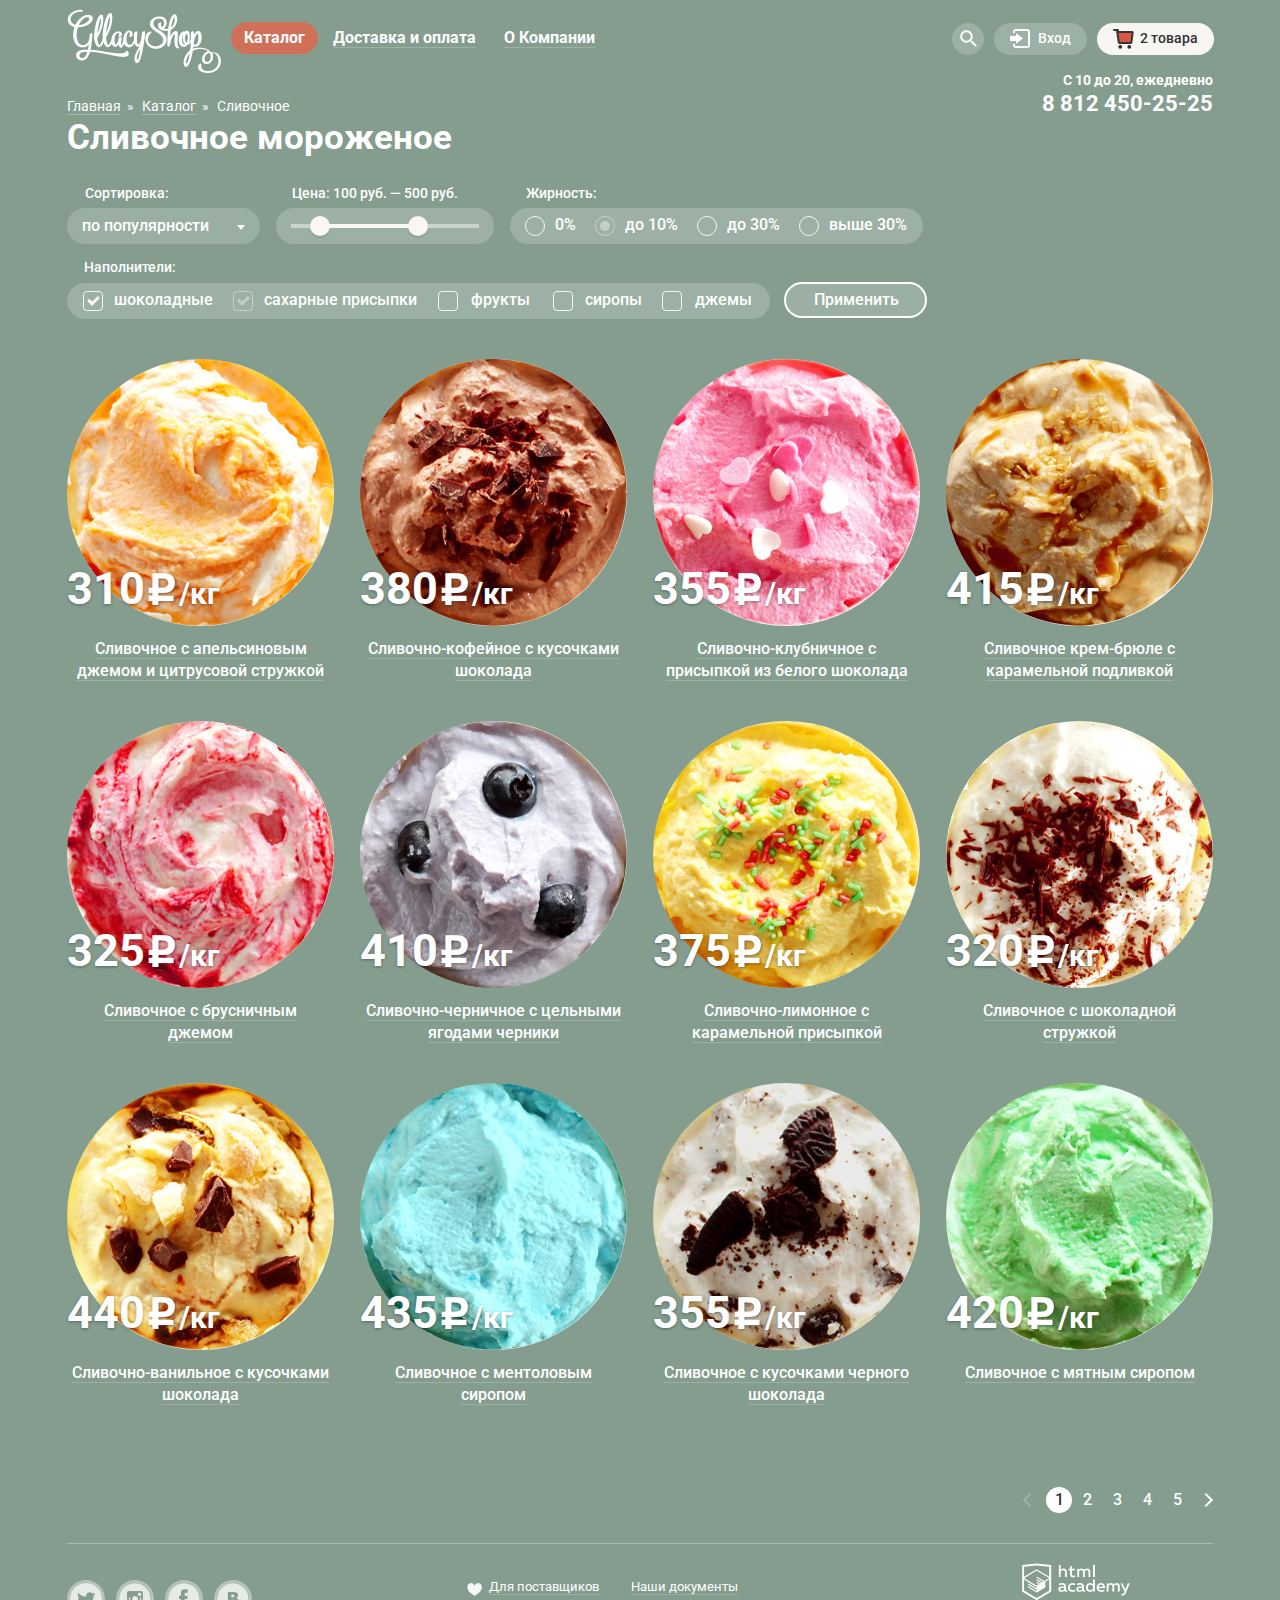
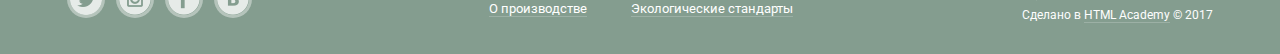
==== commit 7eab673b: "финал" ====
--- a/catalog.html
+++ b/catalog.html
@@ -4,7 +4,7 @@
 		<meta charset="utf-8">
 		<title>Gllacy Shop</title>
 		<link rel="stylesheet" href="https://necolas.github.io/normalize.css/6.0.0/normalize.css">
-		<link rel="stylesheet" type="text/css" href="ttps://fonts.googleapis.com/css?family=Roboto:400,500,700&amp;subset=cyrillic">
+		<link rel="stylesheet" type="text/css" href="https://fonts.googleapis.com/css?family=Roboto:400,500,700&amp;subset=cyrillic">
 		<link rel="stylesheet" type="text/css" href="css/style.min.css">
 	</head>
 	<body>
@@ -386,13 +386,13 @@
 					</article>
 				</section>
 				<div class="paginator">
-					<a class="paginator-element prev disabled">Назад</a>
+					<a class="prev disabled">Назад</a>
 					<a class="paginator-element page-active current">1</a>
 					<a class="paginator-element page-2" href="#">2</a>
 					<a class="paginator-element page-3" href="#">3</a>
 					<a class="paginator-element page-4" href="#">4</a>
 					<a class="paginator-element page-5" href="#">5</a>
-					<a class="paginator-element next" href="#">Вперёд</a>
+					<a class="next" href="#">Вперёд</a>
 				</div>
 			</main>
 			<footer class="main-footer clearfix">
--- a/css/style.min.css
+++ b/css/style.min.css
@@ -1 +1 @@
-body{font-family:"Roboto","Arial",sans-serif;font-size:16px;font-weight:400;color:#323232;line-height:1.375;background-color:#849d8f;margin:0;padding:0}body > input[type="radio"]{display:none}.site-wrapper{min-width:900px;background-color:#849d8f;background-image:url(../img/background_1.png);background-repeat:no-repeat;background-position:top center;transition:background-image .5s ease,background-color .5s ease}.site-wrapper::before,.site-wrapper::after{content:"";visibility:hidden}.site-wrapper::before{background-image:url(../img/background_2.png)}.site-wrapper::after{background-image:url(../img/background_3.png)}.clearfix::after{content:"";display:table;clear:both}.container{margin:0;padding:0;width:1146px;padding:0 27px;margin:0 auto}.index-logo{margin:0;padding:0;width:154px;min-height:64px;padding-top:9px;float:left}.main-navigation{margin:0;padding:0;width:685px;margin-left:10px;padding-top:22px;float:left}.menu-header{margin:0;padding:0;font-size:0;line-height:0;list-style:none}.menu-element{margin:0;padding:0;display:inline-block;font-family:"Roboto","Arial",sans-serif;font-size:16px;line-height:1.125;font-weight:700;color:#fff;margin-right:2px;padding-top:7.2px;padding-right:13px;padding-bottom:6.8px;padding-left:13px;border-radius:40px;cursor:pointer}.menu-header-link{font-family:"Roboto","Arial",sans-serif;font-size:16px;line-height:1.125;color:#fff;text-decoration:none;border-bottom:1px solid rgba(255,255,255,0.2)}.menu-element:hover .menu-header-link{font-family:"Roboto","Arial",sans-serif;color:#323232;text-decoration:none}.menu-element:hover{background:#f7f6f3}.menu-element:active{background:rgba(248,247,244,0.988);box-shadow:inset 0 2px 1px 0 rgba(105,105,105,1)}.menu-header-item{position:relative}.menu-catalog{box-sizing:border-box;margin:0;padding:0;display:none;position:absolute;top:0;left:-7px;width:143px;padding-top:37px;z-index:1;font-size:0;line-height:0;list-style:none}.menu-catalog-item{margin:0;padding:0;margin-bottom:-1px;padding-top:8px;padding-bottom:8px;padding-left:20px;font-family:"Roboto","Arial",sans-serif;font-size:14px;line-height:1.143;font-weight:400;color:#323232;text-align:left;background-color:#f8f7f4;box-shadow:0 20px 20px 0 rgba(0,0,0,0.4);overflow:hidden}.menu-catalog-title{border-radius:5px 5px 0 0;margin-bottom:1px;padding-top:11px;padding-bottom:12px}.menu-catalog li:nth-child(2){padding-top:9px}.menu-catalog li:last-child{padding-bottom:13px;border-radius:0 0 5px 5px}.menu-catalog-title:before{content:"";position:absolute;top:76px;left:0;height:1px;width:143px;background-color:#f8f7f4}.menu-catalog-title:after{content:"";position:absolute;top:76px;right:9px;left:6px;height:1px;width:128px;background-color:#d1d0ce}.menu-catalog-title a{display:block;text-decoration:none;font-family:"Roboto","Arial",sans-serif;font-size:14px;line-height:1.143;color:#323232;font-weight:700}.menu-catalog-link{display:block;text-decoration:none;font-family:"Roboto","Arial",sans-serif;font-size:14px;line-height:1.143;font-weight:400;color:#323232}.menu-header-item:hover .menu-catalog{display:block}.menu-catalog-item:hover{background-color:#fbded7}.menu-catalog-item:active{background-color:#f6b5a5}.menu-active-page{background:#d07058}.menu-active{border-bottom:none}.menu-catalog-item-active{background-color:#d07058}.menu-catalog-active{color:#fff}.user-block{margin:0;padding:0;font-size:0;line-height:0;width:267px;float:right;padding-top:23px}.user-block-catalog{margin-bottom:-18px}.actions{display:flex;margin-bottom:17px}.action-search{position:relative;margin-left:5.5px}.user-block-btn{display:block;position:relative;text-decoration:none;background:rgba(255,255,255,0.2);border-radius:40px;font-family:"Roboto","Arial",sans-serif;font-size:14px;line-height:1.143;font-weight:500;color:#fff;z-index:5}.action-search-btn{width:32px;min-height:32px;border-radius:50%;text-indent:-3000px}.action-search-btn::before{content:"";position:absolute;top:7px;left:8px;width:17px;height:17px;background:transparent url(../img/sprite.png) no-repeat;background-position:-10px -759px}.search-hide{box-sizing:border-box;display:none;position:absolute;top:0;right:0;width:341px;padding-top:36px;z-index:3}.search{box-sizing:border-box;width:341px;padding:20px 15px;border-radius:6px;background-color:#f8f7f4;box-shadow:0 20px 20px 0 rgba(0,0,0,0.4);text-align:center}.search-field{position:relative}.search-field input{width:311px;border:1px solid #d3d3d2;border-radius:5px;background-color:#fff;padding:13px}.search-placeholder{position:absolute;top:8px;left:14px;font-family:"Roboto","Arial",sans-serif;font-size:14px;line-height:1.714;font-weight:400;color:#999;text-align:left}.action-search:hover .search-hide{display:block}.action-search:hover .action-search-btn::before{content:"";position:absolute;top:7px;left:8px;width:17px;height:17px;background:transparent url(../img/sprite.png) no-repeat;background-position:-10px -796px}.action-search:hover .action-search-btn{background-color:#f8f7f4;border-radius:50%}.action-enter-btn{position:relative;padding:7px 16px 9px 44px}.action-enter-btn::before{content:"";position:absolute;top:6px;left:16px;width:20px;height:19px;background:transparent url(../img/sprite.png) no-repeat;background-position:-10px -309px}.action-enter{position:relative;margin-left:10px}.enter-hide{box-sizing:border-box;display:none;position:absolute;top:0;right:0;width:277px;padding-top:36px;z-index:2}.enter{box-sizing:border-box;width:277px;border-radius:6px;background-color:#f8f7f4;box-shadow:0 20px 20px 0 rgba(0,0,0,0.4);padding:20px 17px 22px 19px}.action-enter:hover .enter-hide{display:block}.action-enter:hover .action-enter-btn::before{content:"";position:absolute;top:6px;left:16px;width:20px;height:19px;background:transparent url(../img/sprite.png) no-repeat;background-position:-10px -348px}.action-enter:hover .action-enter-btn{color:#323232;background-color:#f8f7f4;border-radius:40px}.login-field,.password-field{position:relative;margin-bottom:20px}.login-field input,.password-field input{box-sizing:border-box;width:241px;border:1px solid #d3d3d2;border-radius:5px;background-color:#fff;padding:13px 14px}.login-placeholder,.password-placeholder{position:absolute;top:8px;left:14px;font-family:"Roboto","Arial",sans-serif;font-size:14px;line-height:1.714;font-weight:400;color:#999;text-align:left;z-index:2}.enter-help{display:flex}.new-password,.new-user{font-family:"Roboto","Arial",sans-serif;font-size:13px;line-height:1.846;font-weight:400;color:#323232;text-align:left;text-decoration:none;border-bottom:1px solid rgba(50,50,50,0.302)}.new-password:hover,.new-user:hover{color:#ffbc9e;border-bottom:1px solid rgba(255,188,158,0.3)}.new-password:active,.new-user:active{color:#ffbc9e;border-bottom:1px solid rgba(255,188,158,0.3)}.action-basket{position:relative;margin-left:10px}.action-basket-btn,.action-basket-btn-full{box-sizing:border-box;width:117px;padding:7px 16px 9px 43px}.action-basket-btn-full{color:#323232;background-color:rgba(248,247,244,0.988);border-radius:40px}.action-basket-btn::before{content:"";position:absolute;top:6px;left:16px;width:21px;height:20px;background:transparent url(../img/sprite.png) no-repeat;background-position:-10px -10px}.action-basket-btn-full::before{content:"";position:absolute;top:6px;left:16px;width:21px;height:20px;background:transparent url(../img/sprite.png) no-repeat;background-position:-10px -50px}.basket-hide{box-sizing:border-box;position:absolute;display:none;top:0;right:0;width:540px;padding-top:36px;z-index:1}.basket{box-sizing:border-box;width:540px;border-radius:5px;background-color:#f8f7f4;box-shadow:0 20px 20px 0 rgba(0,0,0,0.4);text-align:right;padding:20px 14px 21px 15px}.action-basket:hover .basket-hide{display:block}.action-basket:hover .action-basket-btn::before{content:"";position:absolute;top:6px;left:16px;width:21px;height:20px;background:transparent url(../img/sprite.png) no-repeat;background-position:-10px -50px}.action-basket:hover .action-basket-btn{color:#323232;background-color:rgba(248,247,244,0.988);border-radius:40px}.basket-product{font-family:"Roboto","Arial",sans-serif;color:#323232;font-size:13px;line-height:1.231;font-weight:400;margin-bottom:13px;border-collapse:collapse;text-align:left}.basket-product-img img{border-radius:50%}.basket-product span{color:#999}.total{font-family:"Roboto","Arial",sans-serif;border-top:1px solid #cacac7;padding-top:12px;font-size:15px;line-height:1.2;font-weight:700;text-align:right}.basket-product-remove{vertical-align:top;padding-top:6px;padding-right:11px;padding-left:2px;width:10px}.basket-product-img{vertical-align:top;width:39px;padding-bottom:18px}.basket-product-name{vertical-align:top;width:48%;padding:10px 10px 15px}.basket-product-price{vertical-align:top;padding:10px 10px 15px}.basket-product-total{vertical-align:top;padding:10px 10px 15px}.basket-product-close{position:relative;margin:0;padding:0;border:none;outline:none;font-size:0;width:10px;height:10px;cursor:pointer;background-color:#f8f7f4}.basket-product-close::before,.basket-product-close::after{content:"";position:absolute;top:4px;left:-1px;width:12px;height:1px;background-color:#323232;border-radius:1px}.basket-product-close::before{transform:rotate(45deg)}.basket-product-close::after{transform:rotate(-45deg)}.connect{font-weight:700;color:#fff;text-align:right}.time{font-family:"Roboto","Arial",sans-serif;margin:0;font-size:14px;line-height:1.143;margin-bottom:4px}.phone{font-family:"Roboto","Arial",sans-serif;margin:0;font-size:22px;line-height:1.091}.carousel{position:relative;margin-bottom:43px;padding-top:274px;text-align:center;color:#fff}.slide{display:none}.slide-title{width:700px;font-family:"Roboto","Arial",sans-serif;font-size:60px;line-height:1.006;font-weight:700;margin:0 auto;margin-bottom:31px}.carousel-controls{position:absolute;bottom:19px;left:0;z-index:20;font-size:0}.carousel-controls label{display:inline-block;width:17px;height:17px;margin-right:8px;vertical-align:top;background-color:transparent;border:2px solid #fff;border-radius:50%;cursor:pointer}.carousel-controls label:hover{background-color:rgba(248,247,244,0.4)}.carousel-controls label:active{background-color:#fff}#slide-1:checked ~ .site-wrapper #carousel-slide-1,#slide-2:checked ~ .site-wrapper #carousel-slide-2,#slide-3:checked ~ .site-wrapper #carousel-slide-3{display:block}#slide-1:checked ~ .site-wrapper{background-color:#849d8f;background-image:url(../img/background_1.png)}#slide-2:checked ~ .site-wrapper{background-color:#8996a6;background-image:url(../img/background_2.png)}#slide-3:checked ~ .site-wrapper{background-color:#9d8b84;background-image:url(../img/background_3.png)}#slide-1:checked ~ .site-wrapper label[for="slide-1"],#slide-2:checked ~ .site-wrapper label[for="slide-2"],#slide-3:checked ~ .site-wrapper label[for="slide-3"]{background-color:#fff}.special-offers{padding:0;margin:0;margin-bottom:40px}.offer{box-sizing:border-box;margin:0;padding:0;margin-right:26px;padding-top:14px;padding-right:21px;padding-bottom:23px;padding-left:18px;width:560px;float:left;font-family:"Roboto","Arial",sans-serif;font-weight:700;color:#fff;background-position:center;background-repeat:no-repeat;background-size:cover;border-radius:15px;text-align:left}.offer:last-child{margin-right:0}.offer-title{margin:0;margin-bottom:16px;font-family:"Roboto","Arial",sans-serif;font-size:35px;line-height:41px}.offer p{margin:0;margin-bottom:44.7px;font-family:"Roboto","Arial",sans-serif;font-size:18px;line-height:22px}.offer-1{background-color:#530111;background-image:url(../img/rasp_background.jpg)}.offer-2{background-color:#5f381e;background-image:url(../img/choco_background.jpg)}.heading-title{margin:0;padding:0;margin-bottom:28px}.breadcrumbs{margin:0;padding:0;margin-bottom:2.5px;font-family:"Roboto","Arial",sans-serif;font-size:0;line-height:0;list-style:none}.breadcrumbs-element{margin:0;padding:0;display:inline-block;position:relative;margin-right:21px;font-family:"Roboto","Arial",sans-serif;font-size:14px;line-height:1.143;font-weight:400;color:#fff;text-align:left}.breadcrumbs-element a:after{content:"\00BB";position:absolute;left:60px}.breadcrumbs-element a{color:#fff;text-decoration:none;border-bottom:1px solid rgba(255,255,255,0.3)}.breadcrumbs-element:hover a{color:#ffbc9e;border-bottom:1px solid rgba(255,188,158,0.3)}.breadcrumbs-element:hover a:after{color:#fff}.breadcrumbs-element:active a{color:#ffbc9e;border-bottom:1px solid rgba(255,188,158,0.3)}.catalog-title{margin:0;font-family:"Roboto","Arial",sans-serif;font-size:35px;line-height:1.171;font-weight:700;color:#fff;text-align:left}.topbar{margin-bottom:25px}.filters-item{display:inline-block;margin:0;padding:0;border:none;margin-right:12px;margin-bottom:15px;padding:0;vertical-align:top}.form-sorting{width:193px}.form-sorting-title{margin-bottom:7px;margin-left:16px;font-family:"Roboto","Arial",sans-serif;font-size:14px;line-height:1.143;font-weight:500;color:#fff;text-align:left}.form-sorting-select{position:relative;box-sizing:border-box;margin:0;padding:0;width:100%;min-height:36px;background-color:rgba(248,247,244,0.2);border-radius:30px;font-weight:500;cursor:pointer}.select{box-sizing:border-box;margin:0;padding:0;outline:none;border:0;width:100%;min-height:36px;padding-top:5px;padding-right:25px;padding-bottom:5px;padding-left:15px;background-color:transparent;border-radius:30px;cursor:pointer;-webkit-appearance:none;-moz-appearance:none;appearance:none;text-transform:none;font-family:"Roboto","Arial",sans-serif;font-size:16px;line-height:1.125;font-weight:500;color:#fff;text-align:left}.select-icon:after{content:"";position:absolute;top:17px;right:15px;width:0;height:0;pointer-events:none;border-top:5px solid;border-right:4px solid transparent;border-bottom:5px solid transparent;border-left:4px solid transparent;color:#fff}.form-sorting-select:hover .select,.form-sorting-select:hover .select-icon:after{background-color:rgba(255,255,255,1);color:#323232}.form-price{width:218px}.form-price-title{margin-bottom:7px;margin-left:14px;font-family:"Roboto","Arial",sans-serif;font-size:14px;line-height:1.143;color:#fff;font-weight:500;text-align:left}.price-sorting{align-items:center;width:100%;height:36px;box-sizing:border-box;font-family:"Roboto","Arial",sans-serif;line-height:1;font-weight:500;border-radius:30px;background-color:rgba(255,255,255,0.2);padding:16px 15px 15px}.price-scale{box-sizing:border-box;width:100%;height:4px;background-color:rgba(248,247,244,0.502);cursor:pointer}.price-range{position:relative;margin-left:20%;width:51%;height:inherit;background-color:#f8f7f4}.price-toggle{position:absolute;top:50%;width:20px;height:20px;background-color:#f8f7f4;border-radius:50%;box-shadow:0 2px 2px 0 rgba(0,0,0,0.1)}.price-toggle-min{left:-9px;transform:translateX(-50%) translateY(-50%)}.price-toggle-max{right:6px;transform:translateX(50%) translateY(-50%)}.form-fat-title{margin-bottom:7px;margin-left:14px;font-family:"Roboto","Arial",sans-serif;font-size:14px;line-height:1.143;font-weight:500;color:#fff;text-align:left}.form-fat-radio{font-size:0;border-radius:18px;background-color:rgba(255,255,255,0.2);padding:8px 16px 10px 15px}.form-fat-input{display:none;padding:0;margin:0;vertical-align:middle;width:21px;height:22px}.form-fat-label,.form-topping-label{display:inline-block;position:relative;font-family:"Roboto","Arial",sans-serif;font-size:16px;line-height:1.125;font-weight:500;color:#fff;vertical-align:middle;cursor:pointer}.form-fat-label{margin-right:19px;padding-left:30px}.form-fat-label:last-child,.form-topping-label:last-child{margin:0}.form-fat-label::before{content:"";position:absolute;top:0;left:0;padding:4px;width:10px;height:10px;border:1px solid #f8f7f4;border-radius:50px;background-clip:content-box}.form-fat-input:checked+.form-fat-label::before{background-color:#f8f7f4}.form-fat-input:disabled+.form-fat-label::before{border:1px solid rgba(255,255,255,0.4);background-color:rgba(255,255,255,0.4);box-shadow:inset 0 0 0 0 rgba(255,255,255,0.4)}.form-fat-label:hover::before{border:1px solid #fff;box-shadow:inset 0 0 0 1px #fff}.form-topping{width:702px;margin-right:10px}.form-topping-title{margin-bottom:7px;margin-left:15px;font-family:"Roboto","Arial",sans-serif;font-size:14px;line-height:1.2;font-weight:500;color:#fff;text-align:left}.form-topping-check{box-sizing:border-box;width:702px;font-size:0;border-radius:18px;background-color:rgba(255,255,255,0.2);padding:8px 18px 10px 16px}.form-topping-input{display:none;padding:0;margin:0;vertical-align:middle;width:20px;height:20px}.form-topping-label{margin-right:22px;padding-left:31px}.form-topping-label::before{content:"";position:absolute;top:0;left:0;width:18px;height:18px;border:1px solid #f8f7f4;border-radius:4px}.form-topping-label::after{content:"";position:absolute;top:3px;left:7px;width:4px;height:8px;border-bottom:3px solid #f8f7f4;border-right:3px solid #f8f7f4;transform:rotate(45deg);opacity:0}.topping-1{margin-right:20px}.topping-2{margin-right:21px}.topping-3{padding-left:33px;margin-right:23px}.topping-4{padding-left:32px;margin-right:20px}.topping-5{padding-left:33px}.form-topping-input:checked+.form-topping-label::after{opacity:1}.form-topping-input:disabled+.form-topping-label::before{border:1px solid rgba(255,255,255,0.4);box-shadow:inset 0 0 0 0 rgba(255,255,255,0.4)}.form-topping-input:disabled+.form-topping-label::after{border-bottom:3px solid rgba(255,255,255,0.4);border-right:3px solid rgba(255,255,255,0.4)}.form-topping-label:hover::before{border:1px solid #fff;box-shadow:inset 0 0 0 1px #fff}.form-topping-label:hover::after{border-bottom:3px solid #fff;border-right:3px solid #fff}.form-btn{display:inline-block;vertical-align:bottom;margin-bottom:16px;cursor:pointer}.form-btn input{width:143px;border:none;outline:none;text-decoration:none;padding:7px 28px;font-family:"Roboto","Arial",sans-serif;font-size:16px;line-height:1.125;font-weight:500;color:#fff;text-align:left;border-radius:30px;border:2px solid #fff;background-color:rgba(255,255,255,0.188);cursor:pointer}.form-btn:hover input{color:#323232;background-color:rgba(255,255,255,1)}.form-btn:active input{border-color:#ededed;color:#323232;background-color:#ededed;box-shadow:inset 0 2px 1px 0 #696969}.catalog{margin:0;padding:0;font-size:0}.card-product{position:relative;display:inline-block;width:267px;min-height:333px;margin-right:26px;margin-bottom:29px;vertical-align:top;font-family:"Roboto","Arial",sans-serif;font-size:16px;line-height:22px;font-weight:500;color:#fff;text-align:center}.card-product:nth-child(4n){margin-right:0}.img-product{position:relative;margin-bottom:12px}.hit{position:absolute;top:0;left:0;width:61px;min-height:61px;background:transparent url(../img/sprite.png) no-repeat;background-position:-5px -467px;border-radius:50%;text-align:center}.img-product a{display:block;margin:0;padding:0;font-size:0;line-height:0;border-radius:50%;overflow:hidden}.price-product{margin:0;padding:0;position:absolute;top:207px;font-family:"Roboto","Arial",sans-serif;font-size:45px;line-height:1;font-weight:700;color:#fff;text-align:left;text-shadow:0 1px 3px rgba(49,50,53,0.5)}.rub{position:relative;width:26px;min-height:31px;font-size:0}.rub::before{content:"";position:absolute;top:-32px;left:-9px;width:31px;height:36px;background:transparent url(../img/sprite.png) no-repeat;background-position:-5px -708px}.kg{font-size:30px;margin-left:12px}.name-product{margin:0;padding:0 5px;padding-left:6px;text-align:center}.name-product a{margin:0;padding:0;text-decoration:none;font-family:"Roboto","Arial",sans-serif;color:#fff;line-height:1.375;font-weight:500;border-bottom:1px solid rgba(255,255,255,0.2);text-align:center}.action-product{box-sizing:border-box;display:none;position:absolute;bottom:-65px;left:-12px;width:293px;min-height:405px;padding-top:339px;padding-bottom:22px;border-radius:5px;background:rgba(248,247,244,0.302);box-shadow:0 20px 20px 0 rgba(0,0,0,0.4);text-align:center;z-index:2}.card-product:hover .action-product{display:block}.card-product:hover .name-product a{border-bottom:none}.card-product:hover .img-product{border-bottom:none;z-index:3}.main-info{margin:0;padding:0;margin-bottom:40px;padding-top:22.9px;padding-left:19.4px;padding-right:20px;padding-bottom:14px;background-color:#ece2cc;background-image:url(../img/wafer_background.jpg);background-position:center;background-repeat:repeat;overflow:hidden;background-position-x:10px;background-position-y:-2px;border-radius:15px;font-family:"Roboto","Arial",sans-serif;font-size:16px;line-height:1.375;font-weight:400;color:#323232;text-align:left}.info-title{margin:0;padding:0;margin-bottom:9px;font-family:"Roboto","Arial",sans-serif;font-size:24px;line-height:1.25;font-weight:500;text-align:left}.advantages{margin:0}.advantages-product{display:inline-block;box-sizing:border-box;margin:0;position:relative;width:540px;vertical-align:top;padding:13px 0 10px 57px}.advantages-product:nth-child(2n){float:right}.advantages-product::before{content:"";position:absolute;top:0;left:0;width:49px;height:49px;background:transparent url(../img/sprite.png) no-repeat;background-position:-5px -538px}.advantage-2::before{background-position:-5px -245px}.advantage-3::before{background-position:-5px -649px}.advantage-4::before{background-position:-5px -828px}.spamming{padding:0;margin:0;margin-bottom:40px}.spamming-block{box-sizing:border-box;padding:0;margin:0;margin-right:26px;padding-top:22px;padding-right:21px;padding-bottom:25px;padding-left:19px;width:560px;min-height:220px;background-position:center;background-repeat:no-repeat;overflow:hidden;border-radius:15px;float:left}.spamming-block:last-child{margin-right:0}.new{background-color:#fff;background-image:url(../img/straw_background.jpg);background-position-x:-52px;background-position-y:-224px;font-family:"Roboto","Arial",sans-serif;font-size:16px;line-height:1.375;font-weight:500;color:#323232;text-align:left}.new-title{margin:0;padding:0;margin-bottom:4px}.new-article{margin:0;padding:0;width:290px}.new-article a{margin:0;padding:0;font-family:"Roboto","Arial",sans-serif;font-size:24px;line-height:1.25;font-weight:700;color:#323232;text-align:left}.email{position:relative;padding-top:33px;padding-left:26px;background:url(../img/mail_background.jpg) no-repeat;background-color:#f8f7f4;font-family:"Roboto","Arial",sans-serif;font-size:16px;line-height:1.375;font-weight:400;color:#5a5a5a;background-size:100% 100%}.email-title{margin:0;padding:0;margin-bottom:37px}.email-form{display:flex}.email-field{position:relative;margin-right:11px}.email-field > input{box-sizing:border-box;padding:12px;width:368px;min-height:44px;border:none;border-radius:5px;background-color:rgba(255,255,255,0.52);opacity:.52;border:1px solid #b2b2b2}.email-field label{position:absolute;top:9px;left:14px;font-family:"Roboto","Arial",sans-serif;font-size:16px;line-height:1.5;color:#999;text-align:left}.address-contacts{box-sizing:border-box;padding:0;margin:0;margin-top:62px;margin-bottom:62px;position:relative;padding-top:28px;padding-right:25px;padding-bottom:31px;padding-left:25px;font-style:normal;width:302px;font-family:"Roboto","Arial",sans-serif;font-size:14px;line-height:20px;font-weight:400;color:#323232;text-align:left;background-color:rgba(255,255,255,0.98);border-radius:15px;z-index:3;float:right}.address-contacts p{margin:0;padding:0;margin-bottom:19px}.address{font-family:"Roboto","Arial",sans-serif;font-size:18px;line-height:24px;font-weight:700}.address-phone{font-family:"Roboto","Arial",sans-serif;font-size:18px;font-weight:700;line-height:31px}.map{position:relative}.map-img{box-sizing:border-box;position:absolute;left:-27px;width:1200px;min-height:428px;background-color:#ece5c8;background:url(../img/map.jpg) no-repeat;overflow:hidden;background-position-y:-108px}.map-img-i{position:absolute;box-sizing:border-box;left:-267px;min-height:428px;z-index:2}.map-img-i iframe{border:0}.paginator{box-sizing:border-box;margin:0;margin-right:-7px;padding:0;padding-top:43px;padding-bottom:30px;text-align:right;white-space:nowrap;border-bottom:1px solid rgba(255,255,255,0.302)}.paginator-element{box-sizing:border-box;display:inline-block;margin:0;min-width:25px;height:25px;font-family:"Roboto","Arial",sans-serif;font-size:16px;font-weight:500;color:#fff;text-decoration:none;border-radius:50%;line-height:24px;text-align:center;vertical-align:middle;padding:0 8px}.prev{position:relative;text-indent:-3000px;margin-right:3px}.next{position:relative;text-indent:-3000px;margin-left:3px}.prev::before{content:"";position:absolute;top:7px;left:10px;width:8px;height:8px;border-bottom:2px solid #fff;border-left:2px solid #fff;transform:rotate(45deg)}.next::before{content:"";position:absolute;top:7px;left:6px;width:8px;height:8px;border-bottom:2px solid #fff;border-left:2px solid #fff;transform:rotate(225deg)}.current{background-color:#fff;color:#323232}.disabled{opacity:.2}.paginator a:hover{background:rgba(255,255,255,0.2)}.paginator a:active{background:rgba(255,255,255,1);color:#323232}.next:active::before{border-bottom:2px solid #323232;border-left:2px solid #323232}.main-footer{min-height:103px}.footer-social{width:267px;float:left;margin-right:26px}.social-btn{display:inline-block;margin-top:36px;margin-right:7px;margin-bottom:29px;width:32px;min-height:32px;background:url(../img/sprite.png) no-repeat;opacity:.8;vertical-align:middle;border:3px solid rgba(255,255,255,0.502);border-radius:50%;text-indent:-3000px}.social-tw{background-position:-10px -892px}.social-inst{background-position:-10px -602px}.social-fb{background-position:-10px -387px}.social-vk{background-position:-10px -944px}.social-btn:hover{opacity:1;border:3px solid rgba(255,255,255,0.7)}.social-btn:active{opacity:.7;box-shadow:inset 0 2px 1px 0 #888}.footer-navigation{box-sizing:border-box;margin:0;padding:0;margin-right:26px;padding-top:36px;padding-right:126px;padding-bottom:30px;padding-left:129px;width:560px;float:left}.footer-menu{margin:0;padding:0;list-style:none;font-size:0;line-height:0}.footer-menu li{display:inline-block;min-width:138px;margin-right:4px;margin-bottom:8px}.footer-menu a{padding:0;margin:0;text-decoration:none;font-family:"Roboto","Arial",sans-serif;font-size:13px;line-height:14px;font-weight:400;color:#fff;border-bottom:1px solid rgba(255,255,255,0.2);text-align:left}.footer-menu li:last-child{margin-right:0}.heart{font-weight:700;position:relative}.heart::before{content:"";position:absolute;width:15px;height:13px;left:-22px;top:4px;background:transparent url(../img/sprite.png) no-repeat;background-position:-10px -439px}.footer-menu li:hover a{color:#ffbc9e;border-bottom:1px solid rgba(255,188,158,0.3)}.footer-menu li:active a{color:#ffbc9e;border-bottom:1px solid rgba(255,188,158,0.3)}.footer-copyright{margin:0;padding:0;float:right;margin-top:19px}.footer-logo{margin:0;padding:0;line-height:0;font-size:0}.footer-copyright p{margin:0;padding:0;margin-top:-1px;font-family:"Roboto","Arial",sans-serif;font-size:12px;line-height:1.5;font-weight:400;color:#fefefe;text-align:left}.link{text-decoration:none;color:#fefefe;border-bottom:1px solid rgba(255,255,255,0.2)}.link:hover{color:#ffbc9e;border-bottom:1px solid rgba(255,188,158,0.3)}.link:active{color:#ffbc9e;border-bottom:1px solid rgba(255,188,158,0.3)}@keyframes bounce{0%{transform:translateY(-2000px)}70%{transform:translateY(30px)}90%{transform:translateY(-10px)}100%{transform:translateY(0)}}@keyframes shake{0%,100%{transform:translateX(0)}10%,30%,50%,70%,90%{transform:translateX(-10px)}20%,40%,60%,80%{transform:translateX(10px)}}.modal-content{display:none;box-sizing:border-box;position:fixed;top:30%;left:50%;margin-left:-250px;width:477px;border-radius:10px;background-color:#f8f7f4;font-family:"Roboto","Arial",sans-serif;z-index:25;padding:15px 25px 27px 24px}.modal-content-show{display:block;animation:bounce .6s}.modal-error{animation:shake .6s}.modal-content-close{position:absolute;top:15px;right:16px;width:16px;height:16px;font-size:0;background-color:#f8f7f4;border:0;cursor:pointer}.modal-content-close::before,.modal-content-close::after{content:"";position:absolute;top:7px;left:-3px;width:22px;height:2px;background-color:#000}.modal-content-close::before{transform:rotate(45deg)}.modal-content-close::after{transform:rotate(-45deg)}.feedback-form fieldset{border:none;margin:0;padding:0}.feedback-form legend{margin-bottom:18px;font-family:"Roboto","Arial",sans-serif;font-size:24px;line-height:1.167;line-height:28px;font-weight:500;color:#323232;text-align:left}.feedback-name-label,.feedback-email-label,.feedback-question-label{position:absolute;top:8px;left:12px;font-family:"Roboto","Arial",sans-serif;font-size:16px;line-height:1.5;font-weight:400;color:#999;text-align:left;z-index:1}.feedback-name,.feedback-email{position:relative;margin-bottom:20px}.feedback-name input,.feedback-email input{box-sizing:border-box;width:267px;border:1px solid #b2b2b2;border-radius:5px;background-color:rgba(255,255,255,0.52);padding:13px 14px}.feedback-question{position:relative;margin-bottom:25px}.question{box-sizing:border-box;width:428px;min-height:155px;resize:none;border:1px solid #b2b2b2;border-radius:5px;background-color:#fff;padding:13px 14px}.feedback-name input:hover,.feedback-email input:hover,.question:hover,.email-field input:hover,.search-field input:hover,.login-field input:hover,.password-field input:hover{border:1px solid #9a9a9a;box-shadow:0 0 0 1px #9a9a9a}.feedback-name input:focus,.feedback-email input:focus,.question:focus,.email-field input:focus,.search-field input:focus,.login-field input:focus,.password-field input:focus{outline:none;background-color:rgba(255,255,255,0.52);border:1px solid #2e88e4;box-shadow:0 0 0 1px #2e88e4}.login-field input:valid+.login-placeholder,.password-field input:valid+.password-placeholder,.search-field input:valid+.search-placeholder,.email-field input:valid+.email-field-label,.feedback-name input:valid+.feedback-name-label,.feedback-email input:valid+.feedback-email-label,.question:valid+.feedback-question-label{font-size:10px;color:#999;line-height:1.182;transform:translateY(-24px)}.login-field input:focus+.login-placeholder,.password-field input:focus+.password-placeholder,.search-field input:focus+.search-placeholder,.email-field input:focus+.email-field-label,.feedback-name input:focus+.feedback-name-label,.feedback-email input:focus+.feedback-email-label,.question:focus+.feedback-question-label{font-size:10px;color:#5b9ddf;line-height:1.182;transform:translateY(-24px)}.modal-content-close:focus{outline:none}.modal-overlay{position:fixed;top:0;left:0;z-index:20;width:100%;height:100%;background:rgba(0,0,0,0.302);display:none}.modal-overlay-show{display:block}.btn{display:inline-block;box-sizing:border-box;text-decoration:none;border:none;outline:none;background-color:#000;padding:10px;font-family:"Roboto","Arial",sans-serif;font-size:18px;line-height:1.333;font-weight:700;color:#fefefe;vertical-align:top;text-align:center;background-color:#f26843;background:-moz-linear-gradient(top,#f26843 0%,#e74a35 100%);background:-webkit-linear-gradient(top,#f26843 0%,#e74a35 100%);background:linear-gradient(to bottom,#f26843 0%,#e74a35 100%);border-radius:100px;box-shadow:0 2px 2px 0 rgba(172,16,0,0.64);cursor:pointer}.btn:hover{background:-moz-linear-gradient(top,#f58669 0%,#ec6f5e 100%);background:-webkit-linear-gradient(top,#f58669 0%,#ec6f5e 100%);background:linear-gradient(to bottom,#f58669 0%,#ec6f5e 100%);box-shadow:0 2px 2px rgba(172,16,0,1)}.btn:active{background:-moz-linear-gradient(top,#d84732 0%,#e1613e 100%);background:-webkit-linear-gradient(top,#d84732 0%,#e1613e 100%);background:linear-gradient(to bottom,#d84732 0%,#e1613e 100%);box-shadow:inset 0 2px 2px rgba(172,16,0,1)}.slide-btn{font-size:32px;line-height:44px;text-shadow:0 2px 5px rgba(160,32,11,0.76);padding:9px 40px 10px}.enter-form-btn{width:100px;margin-right:21px;padding:13px 25px 10px 24px}.basket-btn{padding:10px 15px 10px 14px}.action-product-btn{padding-right:15px;padding-left:16px}.offer-btn{float:right;font-style:bold;padding:10px 21px 13px}.offer-btn-1{padding:10px 23px 13px 22px}.email-btn{width:128px;background-image:-moz-linear-gradient(90deg,#e74a35 0%,#f26843 100%);background-image:-webkit-linear-gradient(90deg,#e74a35 0%,#f26843 100%);background-image:-ms-linear-gradient(90deg,#e74a35 0%,#f26843 100%);padding:7px 16px 9px 17px}.address-contacts-btn{margin-top:5px;padding-top:10px;padding-right:27px;padding-left:28px}.feedback-btn{float:right;padding-right:23px;padding-left:24px}+body{font-family:"Roboto","Arial",sans-serif;font-size:16px;font-weight:400;color:#323232;line-height:1.375;background-color:#849d8f;margin:0;padding:0}body > input[type="radio"]{display:none}.site-wrapper{min-width:900px;background-color:#849d8f;background-image:url(../img/background_1.png);background-repeat:no-repeat;background-position:top center;-webkit-transition:background-image .5s ease,background-color .5s ease;transition:background-image .5s ease,background-color .5s ease}.site-wrapper::before,.site-wrapper::after{content:"";visibility:hidden}.site-wrapper::before{background-image:url(../img/background_2.png)}.site-wrapper::after{background-image:url(../img/background_3.png)}.clearfix::after{content:"";display:table;clear:both}.container{margin:0;padding:0;width:1146px;padding:0 27px;margin:0 auto}.index-logo{margin:0;padding:0;width:154px;min-height:64px;padding-top:9px;float:left}.main-navigation{margin:0;padding:0;width:685px;margin-left:10px;padding-top:22px;float:left}.menu-header{margin:0;padding:0;font-size:0;line-height:0;list-style:none}.menu-element{margin:0;padding:0;display:inline-block;font-family:"Roboto","Arial",sans-serif;font-size:16px;line-height:1.125;font-weight:700;color:#fff;margin-right:2px;padding-top:7.2px;padding-right:13px;padding-bottom:6.8px;padding-left:13px;border-radius:40px;vertical-align:top;cursor:pointer}.menu-header-link{font-family:"Roboto","Arial",sans-serif;font-size:16px;line-height:1.125;color:#fff;text-decoration:none;border-bottom:1px solid rgba(255,255,255,0.2)}.menu-element:hover .menu-header-link{font-family:"Roboto","Arial",sans-serif;color:#323232;text-decoration:none}.menu-element:hover{background:#f7f6f3}.menu-element:active{background:rgba(248,247,244,0.988);-webkit-box-shadow:inset 0 2px 1px 0 rgba(105,105,105,1);box-shadow:inset 0 2px 1px 0 rgba(105,105,105,1)}.menu-header-item{position:relative}.menu-catalog{-webkit-box-sizing:border-box;box-sizing:border-box;margin:0;padding:0;display:none;position:absolute;top:0;left:-7px;width:143px;padding-top:37px;z-index:1;font-size:0;line-height:0;list-style:none}.menu-catalog-item{margin:0;padding:0;margin-bottom:-1px;padding-top:8px;padding-bottom:8px;padding-left:20px;font-family:"Roboto","Arial",sans-serif;font-size:14px;line-height:1.143;font-weight:400;color:#323232;text-align:left;background-color:#f8f7f4;-webkit-box-shadow:0 20px 20px 0 rgba(0,0,0,0.4);box-shadow:0 20px 20px 0 rgba(0,0,0,0.4);overflow:hidden}.menu-catalog-title{border-radius:5px 5px 0 0;margin-bottom:1px;padding-top:11px;padding-bottom:12px}.menu-catalog li:nth-child(2){padding-top:9px}.menu-catalog li:last-child{padding-bottom:13px;border-radius:0 0 5px 5px}.menu-catalog-title:before{content:"";position:absolute;top:76px;left:0;height:1px;width:143px;background-color:#f8f7f4}.menu-catalog-title:after{content:"";position:absolute;top:76px;right:9px;left:6px;height:1px;width:128px;background-color:#d1d0ce}.menu-catalog-title a{display:block;text-decoration:none;font-family:"Roboto","Arial",sans-serif;font-size:14px;line-height:1.143;color:#323232;font-weight:700}.menu-catalog-link{display:block;text-decoration:none;font-family:"Roboto","Arial",sans-serif;font-size:14px;line-height:1.143;font-weight:400;color:#323232}.menu-header-item:hover .menu-catalog{display:block}.menu-catalog-item:hover{background-color:#fbded7}.menu-catalog-item:active{background-color:#f6b5a5}.menu-active-page{background:#d07058}.menu-active{border-bottom:none}.menu-catalog-item-active{background-color:#d07058}.menu-catalog-active{color:#fff}.user-block{margin:0;padding:0;font-size:0;line-height:0;width:267px;float:right;padding-top:23px}.user-block-catalog{margin-bottom:-18px}.actions{display:-webkit-box;display:-ms-flexbox;display:flex;margin-bottom:17px}.action-search{position:relative;margin-left:5.5px}.user-block-btn{display:block;position:relative;text-decoration:none;background:rgba(255,255,255,0.2);border-radius:40px;font-family:"Roboto","Arial",sans-serif;font-size:14px;line-height:1.143;font-weight:500;color:#fff;z-index:5}.action-search-btn{width:32px;min-height:32px;border-radius:50%;text-indent:-3000px}.action-search-btn::before{content:"";position:absolute;top:7px;left:8px;width:17px;height:17px;background:transparent url(../img/sprite.png) no-repeat;background-position:-10px -759px}.search-hide{-webkit-box-sizing:border-box;box-sizing:border-box;display:none;position:absolute;top:0;right:0;padding-top:36px;z-index:3}.search{-webkit-box-sizing:border-box;box-sizing:border-box;padding:20px 15px;border-radius:6px;background-color:#f8f7f4;-webkit-box-shadow:0 20px 20px 0 rgba(0,0,0,0.4);box-shadow:0 20px 20px 0 rgba(0,0,0,0.4);text-align:center}.search-field{position:relative}.search-field input{width:311px;border:1px solid #d3d3d2;border-radius:5px;background-color:#fff;padding:13px}.search-placeholder{position:absolute;top:8px;left:14px;font-family:"Roboto","Arial",sans-serif;font-size:14px;line-height:1.714;font-weight:400;color:#999;text-align:left}.action-search:hover .search-hide{display:block}.action-search:hover .action-search-btn::before{content:"";position:absolute;top:7px;left:8px;width:17px;height:17px;background:transparent url(../img/sprite.png) no-repeat;background-position:-10px -796px}.action-search:hover .action-search-btn{background-color:#f8f7f4;border-radius:50%}.action-enter-btn{position:relative;padding:7px 16px 9px 44px}.action-enter-btn::before{content:"";position:absolute;top:6px;left:16px;width:20px;height:19px;background:transparent url(../img/sprite.png) no-repeat;background-position:-10px -309px}.action-enter{position:relative;margin-left:10px}.enter-hide{-webkit-box-sizing:border-box;box-sizing:border-box;display:none;position:absolute;top:0;right:0;width:277px;padding-top:36px;z-index:2}.enter{-webkit-box-sizing:border-box;box-sizing:border-box;width:277px;border-radius:6px;background-color:#f8f7f4;-webkit-box-shadow:0 20px 20px 0 rgba(0,0,0,0.4);box-shadow:0 20px 20px 0 rgba(0,0,0,0.4);padding:20px 17px 22px 19px}.action-enter:hover .enter-hide{display:block}.action-enter:hover .action-enter-btn::before{content:"";position:absolute;top:6px;left:16px;width:20px;height:19px;background:transparent url(../img/sprite.png) no-repeat;background-position:-10px -348px}.action-enter:hover .action-enter-btn{color:#323232;background-color:#f8f7f4;border-radius:40px}.login-field,.password-field{position:relative;margin-bottom:20px}.login-field input,.password-field input{-webkit-box-sizing:border-box;box-sizing:border-box;width:241px;border:1px solid #d3d3d2;border-radius:5px;background-color:#fff;padding:13px 14px}.login-placeholder,.password-placeholder{position:absolute;top:8px;left:14px;font-family:"Roboto","Arial",sans-serif;font-size:14px;line-height:1.714;font-weight:400;color:#999;text-align:left;z-index:2}.enter-help{display:-webkit-box;display:-ms-flexbox;display:flex}.new-password,.new-user{font-family:"Roboto","Arial",sans-serif;font-size:13px;line-height:1.846;font-weight:400;color:#323232;text-align:left;text-decoration:none;border-bottom:1px solid rgba(50,50,50,0.302)}.new-password:hover,.new-user:hover{color:#ffbc9e;border-bottom:1px solid rgba(255,188,158,0.3)}.new-password:active,.new-user:active{color:#ffbc9e;border-bottom:1px solid rgba(255,188,158,0.3)}.action-basket{position:relative;margin-left:10px}.action-basket-btn,.action-basket-btn-full{-webkit-box-sizing:border-box;box-sizing:border-box;width:117px;padding:7px 16px 9px 43px}.action-basket-btn-full{color:#323232;background-color:rgba(248,247,244,0.988);border-radius:40px}.action-basket-btn::before{content:"";position:absolute;top:6px;left:16px;width:21px;height:20px;background:transparent url(../img/sprite.png) no-repeat;background-position:-10px -10px}.action-basket-btn-full::before{content:"";position:absolute;top:6px;left:16px;width:21px;height:20px;background:transparent url(../img/sprite.png) no-repeat;background-position:-10px -50px}.basket-hide{-webkit-box-sizing:border-box;box-sizing:border-box;position:absolute;display:none;top:0;right:0;width:540px;padding-top:36px;z-index:1}.basket{-webkit-box-sizing:border-box;box-sizing:border-box;width:540px;border-radius:5px;background-color:#f8f7f4;-webkit-box-shadow:0 20px 20px 0 rgba(0,0,0,0.4);box-shadow:0 20px 20px 0 rgba(0,0,0,0.4);text-align:right;padding:20px 14px 21px 15px}.action-basket:hover .basket-hide{display:block}.action-basket:hover .action-basket-btn::before{content:"";position:absolute;top:6px;left:16px;width:21px;height:20px;background:transparent url(../img/sprite.png) no-repeat;background-position:-10px -50px}.action-basket:hover .action-basket-btn{color:#323232;background-color:rgba(248,247,244,0.988);border-radius:40px}.basket-product{font-family:"Roboto","Arial",sans-serif;color:#323232;font-size:13px;line-height:1.231;font-weight:400;margin-bottom:13px;border-collapse:collapse;text-align:left}.basket-product-img img{border-radius:50%}.basket-product span{color:#999}.total{font-family:"Roboto","Arial",sans-serif;border-top:1px solid #cacac7;padding-top:12px;font-size:15px;line-height:1.2;font-weight:700;text-align:right}.basket-product-remove{vertical-align:top;padding-top:6px;padding-right:11px;padding-left:2px;width:10px}.basket-product-img{vertical-align:top;width:39px;padding-bottom:18px}.basket-product-name{vertical-align:top;width:48%;padding:10px 10px 15px}.basket-product-price{vertical-align:top;padding:10px 10px 15px}.basket-product-total{vertical-align:top;padding:10px 10px 15px}.basket-product-close{position:relative;margin:0;padding:0;border:none;outline:none;font-size:0;width:10px;height:10px;cursor:pointer;background-color:#f8f7f4}.basket-product-close::before,.basket-product-close::after{content:"";position:absolute;top:4px;left:-1px;width:12px;height:1px;background-color:#323232;border-radius:1px}.basket-product-close::before{-webkit-transform:rotate(45deg);transform:rotate(45deg)}.basket-product-close::after{-webkit-transform:rotate(-45deg);transform:rotate(-45deg)}.connect{font-weight:700;color:#fff;text-align:right}.time{font-family:"Roboto","Arial",sans-serif;margin:0;font-size:14px;line-height:1.143;margin-bottom:4px}.phone{font-family:"Roboto","Arial",sans-serif;margin:0;font-size:22px;line-height:1.091}.carousel{position:relative;margin-bottom:43px;padding-top:274px;text-align:center;color:#fff}.slide{display:none}.slide-title{width:700px;font-family:"Roboto","Arial",sans-serif;font-size:60px;line-height:1.006;font-weight:700;margin:0 auto;margin-bottom:31px}.carousel-controls{position:absolute;bottom:19px;left:0;z-index:20;font-size:0}.carousel-controls label{display:inline-block;width:17px;height:17px;margin-right:8px;vertical-align:top;background-color:transparent;border:2px solid #fff;border-radius:50%;cursor:pointer}.carousel-controls label:hover{background-color:rgba(248,247,244,0.4)}.carousel-controls label:active{background-color:#fff}#slide-1:checked ~ .site-wrapper #carousel-slide-1,#slide-2:checked ~ .site-wrapper #carousel-slide-2,#slide-3:checked ~ .site-wrapper #carousel-slide-3{display:block}#slide-1:checked ~ .site-wrapper{background-color:#849d8f;background-image:url(../img/background_1.png)}#slide-2:checked ~ .site-wrapper{background-color:#8996a6;background-image:url(../img/background_2.png)}#slide-3:checked ~ .site-wrapper{background-color:#9d8b84;background-image:url(../img/background_3.png)}#slide-1:checked ~ .site-wrapper label[for="slide-1"],#slide-2:checked ~ .site-wrapper label[for="slide-2"],#slide-3:checked ~ .site-wrapper label[for="slide-3"]{background-color:#fff}.special-offers{padding:0;margin:0;margin-bottom:40px}.offer{-webkit-box-sizing:border-box;box-sizing:border-box;margin:0;padding:0;margin-right:26px;padding-top:14px;padding-right:21px;padding-bottom:23px;padding-left:18px;width:560px;float:left;font-family:"Roboto","Arial",sans-serif;font-weight:700;color:#fff;background-position:center;background-repeat:no-repeat;background-size:cover;border-radius:15px;text-align:left}.offer:last-child{margin-right:0}.offer-title{margin:0;margin-bottom:16px;font-family:"Roboto","Arial",sans-serif;font-size:35px;line-height:41px}.offer p{margin:0;margin-bottom:44.7px;font-family:"Roboto","Arial",sans-serif;font-size:18px;line-height:22px}.offer-1{background-color:#530111;background-image:url(../img/rasp_background.jpg)}.offer-2{background-color:#5f381e;background-image:url(../img/choco_background.jpg)}.heading-title{margin:0;padding:0;margin-bottom:28px}.breadcrumbs{margin:0;padding:0;margin-bottom:2.5px;font-family:"Roboto","Arial",sans-serif;font-size:0;line-height:0;list-style:none}.breadcrumbs-element{margin:0;padding:0;display:inline-block;position:relative;margin-right:21px;font-family:"Roboto","Arial",sans-serif;font-size:14px;line-height:1.143;font-weight:400;color:#fff;text-align:left;vertical-align:top}.breadcrumbs-element a:after{content:"\00BB";position:absolute;left:60px}.breadcrumbs-element a{color:#fff;text-decoration:none;border-bottom:1px solid rgba(255,255,255,0.3)}.breadcrumbs-element:hover a{color:#ffbc9e;border-bottom:1px solid rgba(255,188,158,0.3)}.breadcrumbs-element:hover a:after{color:#fff}.breadcrumbs-element:active a{color:#ffbc9e;border-bottom:1px solid rgba(255,188,158,0.3)}.catalog-title{margin:0;font-family:"Roboto","Arial",sans-serif;font-size:35px;line-height:1.171;font-weight:700;color:#fff;text-align:left}.topbar{margin-bottom:25px}.filters-item{display:inline-block;margin:0;padding:0;border:none;margin-right:12px;margin-bottom:15px;padding:0;vertical-align:top}.form-sorting{width:193px}.form-sorting-title{margin-bottom:7px;margin-left:16px;font-family:"Roboto","Arial",sans-serif;font-size:14px;line-height:1.143;font-weight:500;color:#fff;text-align:left}.form-sorting-select{position:relative;-webkit-box-sizing:border-box;box-sizing:border-box;margin:0;padding:0;width:100%;min-height:36px;background-color:rgba(248,247,244,0.2);border-radius:30px;font-weight:500;cursor:pointer}.select{-webkit-box-sizing:border-box;box-sizing:border-box;margin:0;padding:0;outline:none;border:0;width:100%;min-height:36px;padding-top:5px;padding-right:25px;padding-bottom:5px;padding-left:15px;background-color:transparent;border-radius:30px;cursor:pointer;-webkit-appearance:none;-moz-appearance:none;appearance:none;text-transform:none;font-family:"Roboto","Arial",sans-serif;font-size:16px;line-height:1.125;font-weight:500;color:#fff;text-align:left}.select-icon:after{content:"";position:absolute;top:17px;right:15px;width:0;height:0;pointer-events:none;border-top:5px solid;border-right:4px solid transparent;border-bottom:5px solid transparent;border-left:4px solid transparent;color:#fff}.form-sorting-select:hover .select,.form-sorting-select:hover .select-icon:after{background-color:rgba(255,255,255,1);color:#323232}.form-price{width:218px}.form-price-title{margin-bottom:7px;margin-left:14px;font-family:"Roboto","Arial",sans-serif;font-size:14px;line-height:1.143;color:#fff;font-weight:500;text-align:left}.price-sorting{-webkit-box-align:center;-ms-flex-align:center;align-items:center;width:100%;height:36px;-webkit-box-sizing:border-box;box-sizing:border-box;font-family:"Roboto","Arial",sans-serif;line-height:1;font-weight:500;border-radius:30px;background-color:rgba(255,255,255,0.2);padding:16px 15px 15px}.price-scale{-webkit-box-sizing:border-box;box-sizing:border-box;width:100%;height:4px;background-color:rgba(248,247,244,0.502);cursor:pointer}.price-range{position:relative;margin-left:20%;width:51%;height:inherit;background-color:#f8f7f4}.price-toggle{position:absolute;top:50%;width:20px;height:20px;background-color:#f8f7f4;border-radius:50%;-webkit-box-shadow:0 2px 2px 0 rgba(0,0,0,0.1);box-shadow:0 2px 2px 0 rgba(0,0,0,0.1)}.price-toggle-min{left:-9px;-webkit-transform:translateX(-50%) translateY(-50%);transform:translateX(-50%) translateY(-50%)}.price-toggle-max{right:6px;-webkit-transform:translateX(50%) translateY(-50%);transform:translateX(50%) translateY(-50%)}.form-fat-title{margin-bottom:7px;margin-left:14px;font-family:"Roboto","Arial",sans-serif;font-size:14px;line-height:1.143;font-weight:500;color:#fff;text-align:left}.form-fat-radio{font-size:0;border-radius:18px;background-color:rgba(255,255,255,0.2);padding:8px 16px 10px 15px}.form-fat-input{display:none;padding:0;margin:0;vertical-align:middle;width:21px;height:22px}.form-fat-label,.form-topping-label{display:inline-block;position:relative;font-family:"Roboto","Arial",sans-serif;font-size:16px;line-height:1.125;font-weight:500;color:#fff;vertical-align:middle;cursor:pointer}.form-fat-label{margin-right:19px;padding-left:30px}.form-fat-label:last-child,.form-topping-label:last-child{margin:0}.form-fat-label::before{content:"";position:absolute;top:0;left:0;padding:4px;width:10px;height:10px;border:1px solid #f8f7f4;border-radius:50px;background-clip:content-box}.form-fat-input:checked+.form-fat-label::before{background-color:#f8f7f4}.form-fat-input:disabled+.form-fat-label::before{border:1px solid rgba(255,255,255,0.4);background-color:rgba(255,255,255,0.4);-webkit-box-shadow:inset 0 0 0 0 rgba(255,255,255,0.4);box-shadow:inset 0 0 0 0 rgba(255,255,255,0.4)}.form-fat-label:hover::before{border:1px solid #fff;-webkit-box-shadow:inset 0 0 0 1px #fff;box-shadow:inset 0 0 0 1px #fff}.form-topping{margin-right:10px}.form-topping-title{margin-bottom:7px;margin-left:15px;font-family:"Roboto","Arial",sans-serif;font-size:14px;line-height:1.2;font-weight:500;color:#fff;text-align:left}.form-topping-check{-webkit-box-sizing:border-box;box-sizing:border-box;font-size:0;border-radius:18px;background-color:rgba(255,255,255,0.2);padding:8px 18px 10px 16px}.form-topping-input{display:none;padding:0;margin:0;vertical-align:middle;width:20px;height:20px}.form-topping-label{margin-right:22px;padding-left:31px}.form-topping-label::before{content:"";position:absolute;top:0;left:0;width:18px;height:18px;border:1px solid #f8f7f4;border-radius:4px}.form-topping-label::after{content:"";position:absolute;top:3px;left:7px;width:4px;height:8px;border-bottom:3px solid #f8f7f4;border-right:3px solid #f8f7f4;-webkit-transform:rotate(45deg);transform:rotate(45deg);opacity:0}.topping-1{margin-right:20px}.topping-2{margin-right:21px}.topping-3{padding-left:33px;margin-right:23px}.topping-4{padding-left:32px;margin-right:20px}.topping-5{padding-left:33px}.form-topping-input:checked+.form-topping-label::after{opacity:1}.form-topping-input:disabled+.form-topping-label::before{border:1px solid rgba(255,255,255,0.4);-webkit-box-shadow:inset 0 0 0 0 rgba(255,255,255,0.4);box-shadow:inset 0 0 0 0 rgba(255,255,255,0.4)}.form-topping-input:disabled+.form-topping-label::after{border-bottom:3px solid rgba(255,255,255,0.4);border-right:3px solid rgba(255,255,255,0.4)}.form-topping-label:hover::before{border:1px solid #fff;-webkit-box-shadow:inset 0 0 0 1px #fff;box-shadow:inset 0 0 0 1px #fff}.form-topping-label:hover::after{border-bottom:3px solid #fff;border-right:3px solid #fff}.form-btn{display:inline-block;vertical-align:bottom;margin-bottom:16px;cursor:pointer}.form-btn input{width:143px;border:none;outline:none;text-decoration:none;padding:7px 28px;font-family:"Roboto","Arial",sans-serif;font-size:16px;line-height:1.125;font-weight:500;color:#fff;text-align:left;border-radius:30px;border:2px solid #fff;background-color:rgba(255,255,255,0.188);cursor:pointer}.form-btn:hover input{color:#323232;background-color:rgba(255,255,255,1)}.form-btn:active input{border-color:#ededed;color:#323232;background-color:#ededed;-webkit-box-shadow:inset 0 2px 1px 0 #696969;box-shadow:inset 0 2px 1px 0 #696969}.catalog{margin:0;padding:0;font-size:0}.card-product{position:relative;display:inline-block;width:267px;min-height:333px;margin-right:26px;margin-bottom:29px;vertical-align:top;font-family:"Roboto","Arial",sans-serif;font-size:16px;line-height:22px;font-weight:500;color:#fff;text-align:center}.card-product:nth-child(4n){margin-right:0}.img-product{position:relative;margin-bottom:12px}.hit{position:absolute;top:0;left:0;width:61px;min-height:61px;background:transparent url(../img/sprite.png) no-repeat;background-position:-5px -467px;border-radius:50%;text-align:center}.img-product a{display:block;margin:0;padding:0;font-size:0;line-height:0;border-radius:50%;overflow:hidden}.price-product{margin:0;padding:0;position:absolute;top:207px;font-family:"Roboto","Arial",sans-serif;font-size:45px;line-height:1;font-weight:700;color:#fff;text-align:left;text-shadow:0 1px 3px rgba(49,50,53,0.5)}.rub{position:relative;width:26px;min-height:31px;font-size:0}.rub::before{content:"";position:absolute;top:-32px;left:-9px;width:31px;height:36px;background:transparent url(../img/sprite.png) no-repeat;background-position:-5px -708px}.kg{font-size:30px;margin-left:12px}.name-product{margin:0;padding:0 5px;text-align:center}.name-product a{margin:0;padding:0;text-decoration:none;font-family:"Roboto","Arial",sans-serif;color:#fff;line-height:1.375;font-weight:500;border-bottom:1px solid rgba(255,255,255,0.2);text-align:center}.action-product{-webkit-box-sizing:border-box;box-sizing:border-box;display:none;position:absolute;bottom:-65px;left:-12px;width:293px;min-height:405px;padding-top:339px;padding-bottom:22px;border-radius:5px;background:rgba(248,247,244,0.302);-webkit-box-shadow:0 20px 20px 0 rgba(0,0,0,0.4);box-shadow:0 20px 20px 0 rgba(0,0,0,0.4);text-align:center;z-index:2}.card-product:hover .action-product{display:block}.card-product:hover .name-product a{border-bottom:none}.card-product:hover .img-product{border-bottom:none;z-index:3}.main-info{margin:0;padding:0;margin-bottom:40px;padding-top:22.9px;padding-left:19.4px;padding-right:20px;padding-bottom:14px;background-color:#ece2cc;background-image:url(../img/wafer_background.jpg);background-position:center;background-repeat:repeat;overflow:hidden;background-position-x:10px;background-position-y:-2px;border-radius:15px;font-family:"Roboto","Arial",sans-serif;font-size:16px;line-height:1.375;font-weight:400;color:#323232;text-align:left}.info-title{margin:0;padding:0;margin-bottom:9px;font-family:"Roboto","Arial",sans-serif;font-size:24px;line-height:1.25;font-weight:500;text-align:left}.advantages{margin:0}.advantages-product{display:inline-block;-webkit-box-sizing:border-box;box-sizing:border-box;margin:0;position:relative;width:540px;vertical-align:top;padding:13px 0 10px 57px}.advantages-product:nth-child(2n){float:right}.advantages-product::before{content:"";position:absolute;top:0;left:0;width:49px;height:49px;background:transparent url(../img/sprite.png) no-repeat;background-position:-5px -538px}.advantage-2::before{background-position:-5px -245px}.advantage-3::before{background-position:-5px -649px}.advantage-4::before{background-position:-5px -828px}.spamming{padding:0;margin:0;margin-bottom:40px}.spamming-block{-webkit-box-sizing:border-box;box-sizing:border-box;padding:0;margin:0;margin-right:26px;padding-top:22px;padding-right:21px;padding-bottom:25px;padding-left:19px;width:560px;min-height:220px;background-position:center;background-repeat:no-repeat;overflow:hidden;border-radius:15px;float:left}.spamming-block:last-child{margin-right:0}.new{background-color:#fff;background-image:url(../img/straw_background.jpg);background-position-x:-52px;background-position-y:-224px;font-family:"Roboto","Arial",sans-serif;font-size:16px;line-height:1.375;font-weight:500;color:#323232;text-align:left}.new-title{margin:0;padding:0;margin-bottom:4px}.new-article{margin:0;padding:0;width:290px}.new-article a{margin:0;padding:0;font-family:"Roboto","Arial",sans-serif;font-size:24px;line-height:1.25;font-weight:700;color:#323232;text-align:left}.email{position:relative;padding-top:33px;padding-left:26px;background:url(../img/mail_background.jpg) no-repeat;background-color:#f8f7f4;font-family:"Roboto","Arial",sans-serif;font-size:16px;line-height:1.375;font-weight:400;color:#5a5a5a;background-size:100% 100%}.email-title{margin:0;padding:0;margin-bottom:37px}.email-form{display:-webkit-box;display:-ms-flexbox;display:flex}.email-field{position:relative;margin-right:11px}.email-field > input{-webkit-box-sizing:border-box;box-sizing:border-box;padding:12px;width:368px;min-height:44px;border:none;border-radius:5px;background-color:rgba(255,255,255,0.52);opacity:.52;border:1px solid #b2b2b2}.email-field label{position:absolute;top:9px;left:14px;font-family:"Roboto","Arial",sans-serif;font-size:16px;line-height:1.5;color:#999;text-align:left}.address-contacts{-webkit-box-sizing:border-box;box-sizing:border-box;padding:0;margin:0;margin-top:62px;margin-bottom:62px;position:relative;padding-top:28px;padding-right:25px;padding-bottom:31px;padding-left:25px;font-style:normal;width:302px;font-family:"Roboto","Arial",sans-serif;font-size:14px;line-height:20px;font-weight:400;color:#323232;text-align:left;background-color:rgba(255,255,255,0.98);border-radius:15px;z-index:3;float:right}.address-contacts p{margin:0;padding:0;margin-bottom:19px}.address{font-family:"Roboto","Arial",sans-serif;font-size:18px;line-height:24px;font-weight:700}.address-phone{font-family:"Roboto","Arial",sans-serif;font-size:18px;font-weight:700;line-height:31px}.map{position:relative}.map-img{-webkit-box-sizing:border-box;box-sizing:border-box;position:absolute;left:-27px;width:1200px;min-height:428px;background-color:#ece5c8;background:url(../img/map.jpg) no-repeat;overflow:hidden;background-position-y:-108px}.map-img-i{position:absolute;-webkit-box-sizing:border-box;box-sizing:border-box;width:100%;top:1884px;left:0;min-height:428px;z-index:2}.map-img-i iframe{border:0;width:100%;height:428px}.paginator{-webkit-box-sizing:border-box;box-sizing:border-box;margin:0;padding:0;padding-top:42px;padding-bottom:30px;text-align:right;white-space:nowrap;border-bottom:1px solid rgba(255,255,255,0.302)}.paginator-element{-webkit-box-sizing:border-box;box-sizing:border-box;display:inline-block;margin:0;min-width:26px;height:26px;font-family:"Roboto","Arial",sans-serif;font-size:16px;font-weight:500;color:#fff;text-decoration:none;border-radius:50%;line-height:18px;text-align:center;vertical-align:middle;padding:4px 2px}.prev,.next{-webkit-box-sizing:border-box;box-sizing:border-box;display:inline-block;position:relative;margin:0;width:9px;height:26px;text-indent:-10000px;color:#fff;text-decoration:none;text-align:center;vertical-align:middle}.prev{margin-right:10px}.next{margin-left:10px}.prev::before{content:"";position:absolute;top:8px;left:2px;width:8px;height:8px;border-bottom:2px solid #fff;border-left:2px solid #fff;-webkit-transform:rotate(45deg);transform:rotate(45deg)}.next::before{content:"";position:absolute;top:8px;left:-3px;width:8px;height:8px;border-bottom:2px solid #fff;border-left:2px solid #fff;-webkit-transform:rotate(225deg);transform:rotate(225deg)}.current{background-color:#fff;color:#323232;margin-right:-2px}.disabled{opacity:.2}.paginator .paginator-element:hover{background:rgba(255,255,255,0.2)}.paginator .current:hover{background:#fff}.paginator .paginator-element:active{background:rgba(255,255,255,1);color:#323232}.main-footer{min-height:103px}.footer-social{width:267px;float:left;margin-right:26px}.social-btn{display:inline-block;margin-top:36px;margin-right:7px;margin-bottom:29px;width:32px;min-height:32px;background:url(../img/sprite.png) no-repeat;opacity:.8;vertical-align:middle;border:3px solid rgba(255,255,255,0.502);border-radius:50%;text-indent:-10000px}.social-tw{background-position:-10px -892px}.social-inst{background-position:-10px -602px}.social-fb{background-position:-10px -387px}.social-vk{background-position:-10px -944px}.social-btn:hover{opacity:1;border:3px solid rgba(255,255,255,0.7)}.social-btn:active{opacity:.7;-webkit-box-shadow:inset 0 2px 1px 0 #888;box-shadow:inset 0 2px 1px 0 #888}.footer-navigation{-webkit-box-sizing:border-box;box-sizing:border-box;margin:0;padding:0;margin-right:26px;padding-top:36px;padding-right:126px;padding-bottom:30px;padding-left:129px;width:560px;float:left}.footer-menu{margin:0;padding:0;list-style:none;font-size:0;line-height:0}.footer-menu li{display:inline-block;min-width:138px;margin-right:4px;margin-bottom:8px;vertical-align:top}.footer-menu a{padding:0;margin:0;text-decoration:none;font-family:"Roboto","Arial",sans-serif;font-size:13px;line-height:14px;font-weight:400;color:#fff;border-bottom:1px solid rgba(255,255,255,0.2);text-align:left}.footer-menu li:last-child{margin-right:0}.heart{font-weight:700;position:relative}.heart::before{content:"";position:absolute;width:15px;height:13px;left:-22px;top:4px;background:transparent url(../img/sprite.png) no-repeat;background-position:-10px -439px}.footer-menu li:hover a{color:#ffbc9e;border-bottom:1px solid rgba(255,188,158,0.3)}.footer-menu li:active a{color:#ffbc9e;border-bottom:1px solid rgba(255,188,158,0.3)}.footer-copyright{margin:0;padding:0;float:right;margin-top:19px}.footer-logo{margin:0;padding:0;line-height:0;font-size:0}.footer-copyright p{margin:0;padding:0;margin-top:-1px;font-family:"Roboto","Arial",sans-serif;font-size:12px;line-height:1.5;font-weight:400;color:#fefefe;text-align:left}.link{text-decoration:none;color:#fefefe;border-bottom:1px solid rgba(255,255,255,0.2)}.link:hover{color:#ffbc9e;border-bottom:1px solid rgba(255,188,158,0.3)}.link:active{color:#ffbc9e;border-bottom:1px solid rgba(255,188,158,0.3)}@-webkit-keyframes bounce{0%{-webkit-transform:translate(-50%,-2000px);transform:translate(-50%,-2000px)}70%{-webkit-transform:translate(-50%,30px);transform:translate(-50%,30px)}90%{-webkit-transform:translate(-50%,-10px);transform:translate(-50%,-10px)}100%{-webkit-transform:translate(-50%,-50%);transform:translate(-50%,-50%)}}@keyframes bounce{0%{-webkit-transform:translate(-50%,-2000px);transform:translate(-50%,-2000px)}70%{-webkit-transform:translate(-50%,30px);transform:translate(-50%,30px)}90%{-webkit-transform:translate(-50%,-10px);transform:translate(-50%,-10px)}100%{-webkit-transform:translate(-50%,-50%);transform:translate(-50%,-50%)}}@-webkit-keyframes shake{0%,100%{-webkit-transform:translateX(0);transform:translateX(0)}10%,30%,50%,70%,90%{-webkit-transform:translateX(-10px);transform:translateX(-10px)}20%,40%,60%,80%{-webkit-transform:translateX(10px);transform:translateX(10px)}}@keyframes shake{0%,100%{-webkit-transform:translateX(0);transform:translateX(0)}10%,30%,50%,70%,90%{-webkit-transform:translateX(-10px);transform:translateX(-10px)}20%,40%,60%,80%{-webkit-transform:translateX(10px);transform:translateX(10px)}}.modal-content{display:none;-webkit-box-sizing:border-box;box-sizing:border-box;position:fixed;top:50%;left:50%;width:477px;border-radius:10px;background-color:#f8f7f4;font-family:"Roboto","Arial",sans-serif;z-index:25;-webkit-transform:translate(-50%,-50%);transform:translate(-50%,-50%);-webkit-animation:fade .3s both;animation:fade .3s both;padding:15px 25px 27px 24px}.modal-content-show{display:block;-webkit-animation:bounce .5s;animation:bounce .5s}.modal-error{-webkit-animation:shake .5s;animation:shake .5s}.modal-content-close{position:absolute;top:15px;right:16px;width:16px;height:16px;font-size:0;background-color:#f8f7f4;border:0;cursor:pointer}.modal-content-close::before,.modal-content-close::after{content:"";position:absolute;top:7px;left:-3px;width:22px;height:2px;background-color:#000}.modal-content-close::before{-webkit-transform:rotate(45deg);transform:rotate(45deg)}.modal-content-close::after{-webkit-transform:rotate(-45deg);transform:rotate(-45deg)}.feedback-form fieldset{border:none;margin:0;padding:0}.feedback-form legend{margin-bottom:18px;font-family:"Roboto","Arial",sans-serif;font-size:24px;line-height:1.167;line-height:28px;font-weight:500;color:#323232;text-align:left}.feedback-name-label,.feedback-email-label,.feedback-question-label{position:absolute;top:8px;left:12px;font-family:"Roboto","Arial",sans-serif;font-size:16px;line-height:1.5;font-weight:400;color:#999;text-align:left;z-index:1}.feedback-name,.feedback-email{position:relative;margin-bottom:20px}.feedback-name input,.feedback-email input{-webkit-box-sizing:border-box;box-sizing:border-box;width:267px;border:1px solid #b2b2b2;border-radius:5px;background-color:rgba(255,255,255,0.52);padding:13px 14px}.feedback-question{position:relative;margin-bottom:25px}.question{-webkit-box-sizing:border-box;box-sizing:border-box;width:428px;min-height:155px;resize:none;border:1px solid #b2b2b2;border-radius:5px;background-color:#fff;padding:13px 14px}.feedback-name input:hover,.feedback-email input:hover,.question:hover,.email-field input:hover,.search-field input:hover,.login-field input:hover,.password-field input:hover{border:1px solid #9a9a9a;-webkit-box-shadow:0 0 0 1px #9a9a9a;box-shadow:0 0 0 1px #9a9a9a}.feedback-name input:focus,.feedback-email input:focus,.question:focus,.email-field input:focus,.search-field input:focus,.login-field input:focus,.password-field input:focus{outline:none;background-color:rgba(255,255,255,0.52);border:1px solid #2e88e4;-webkit-box-shadow:0 0 0 1px #2e88e4;box-shadow:0 0 0 1px #2e88e4}.login-field input:valid+.login-placeholder,.password-field input:valid+.password-placeholder,.search-field input:valid+.search-placeholder,.email-field input:valid+.email-field-label,.feedback-name input:valid+.feedback-name-label,.feedback-email input:valid+.feedback-email-label,.question:valid+.feedback-question-label{font-size:10px;color:#999;line-height:1.182;-webkit-transform:translateY(-24px);transform:translateY(-24px)}.login-field input:focus+.login-placeholder,.password-field input:focus+.password-placeholder,.search-field input:focus+.search-placeholder,.email-field input:focus+.email-field-label,.feedback-name input:focus+.feedback-name-label,.feedback-email input:focus+.feedback-email-label,.question:focus+.feedback-question-label{font-size:10px;color:#5b9ddf;line-height:1.182;-webkit-transform:translateY(-24px);transform:translateY(-24px)}.modal-content-close:focus{outline:none}.modal-overlay{position:fixed;top:0;left:0;z-index:20;width:100%;height:100%;background:rgba(0,0,0,0.302);display:none}.modal-overlay-show{display:block}.btn{display:inline-block;-webkit-box-sizing:border-box;box-sizing:border-box;text-decoration:none;border:none;outline:none;background-color:#000;padding:10px;font-family:"Roboto","Arial",sans-serif;font-size:18px;line-height:1.333;font-weight:700;color:#fefefe;vertical-align:top;text-align:center;background-color:#f26843;background:-moz-linear-gradient(top,#f26843 0%,#e74a35 100%);background:-webkit-gradient(linear,left top,left bottom,from(#f26843),to(#e74a35));background:linear-gradient(to bottom,#f26843 0%,#e74a35 100%);border-radius:100px;-webkit-box-shadow:0 2px 2px 0 rgba(172,16,0,0.64);box-shadow:0 2px 2px 0 rgba(172,16,0,0.64);cursor:pointer}.btn:hover{background:-moz-linear-gradient(top,#f58669 0%,#ec6f5e 100%);background:-webkit-gradient(linear,left top,left bottom,from(#f58669),to(#ec6f5e));background:linear-gradient(to bottom,#f58669 0%,#ec6f5e 100%);-webkit-box-shadow:0 2px 2px rgba(172,16,0,1);box-shadow:0 2px 2px rgba(172,16,0,1)}.btn:active{background:-moz-linear-gradient(top,#d84732 0%,#e1613e 100%);background:-webkit-gradient(linear,left top,left bottom,from(#d84732),to(#e1613e));background:linear-gradient(to bottom,#d84732 0%,#e1613e 100%);-webkit-box-shadow:inset 0 2px 2px rgba(172,16,0,1);box-shadow:inset 0 2px 2px rgba(172,16,0,1)}.slide-btn{font-size:32px;line-height:44px;text-shadow:0 2px 5px rgba(160,32,11,0.76);padding:9px 40px 10px}.enter-form-btn{margin-right:21px;padding:13px 25px 10px 24px}.basket-btn{padding:10px 15px 10px 14px}.action-product-btn{padding-right:15px;padding-left:16px}.offer-btn{float:right;font-style:bold;padding:10px 21px 13px}.offer-btn-1{padding:10px 23px 13px 22px}.email-btn{width:128px;background-image:-ms-linear-gradient(90deg,#e74a35 0%,#f26843 100%);padding:7px 16px 9px 17px}.address-contacts-btn{margin-top:5px;padding-top:10px;padding-right:27px;padding-left:28px}.feedback-btn{float:right;padding-right:23px;padding-left:24px}